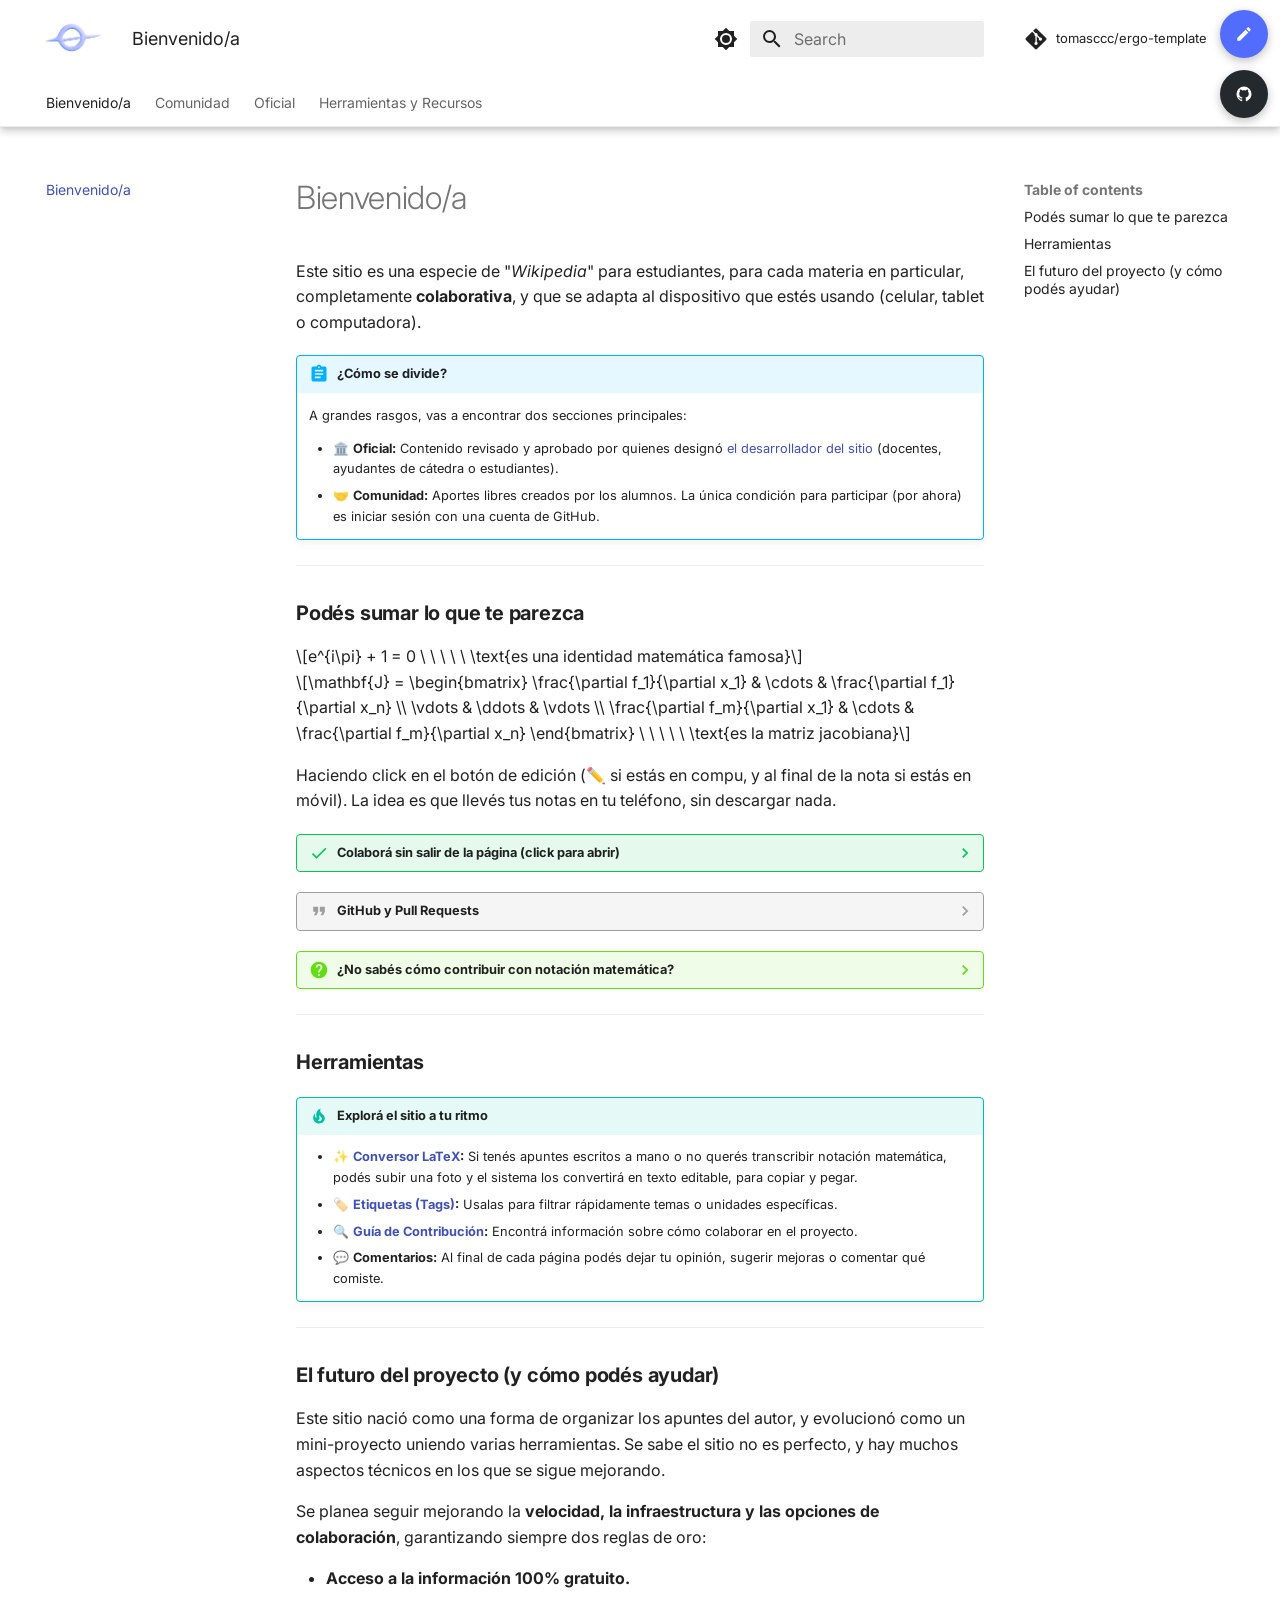
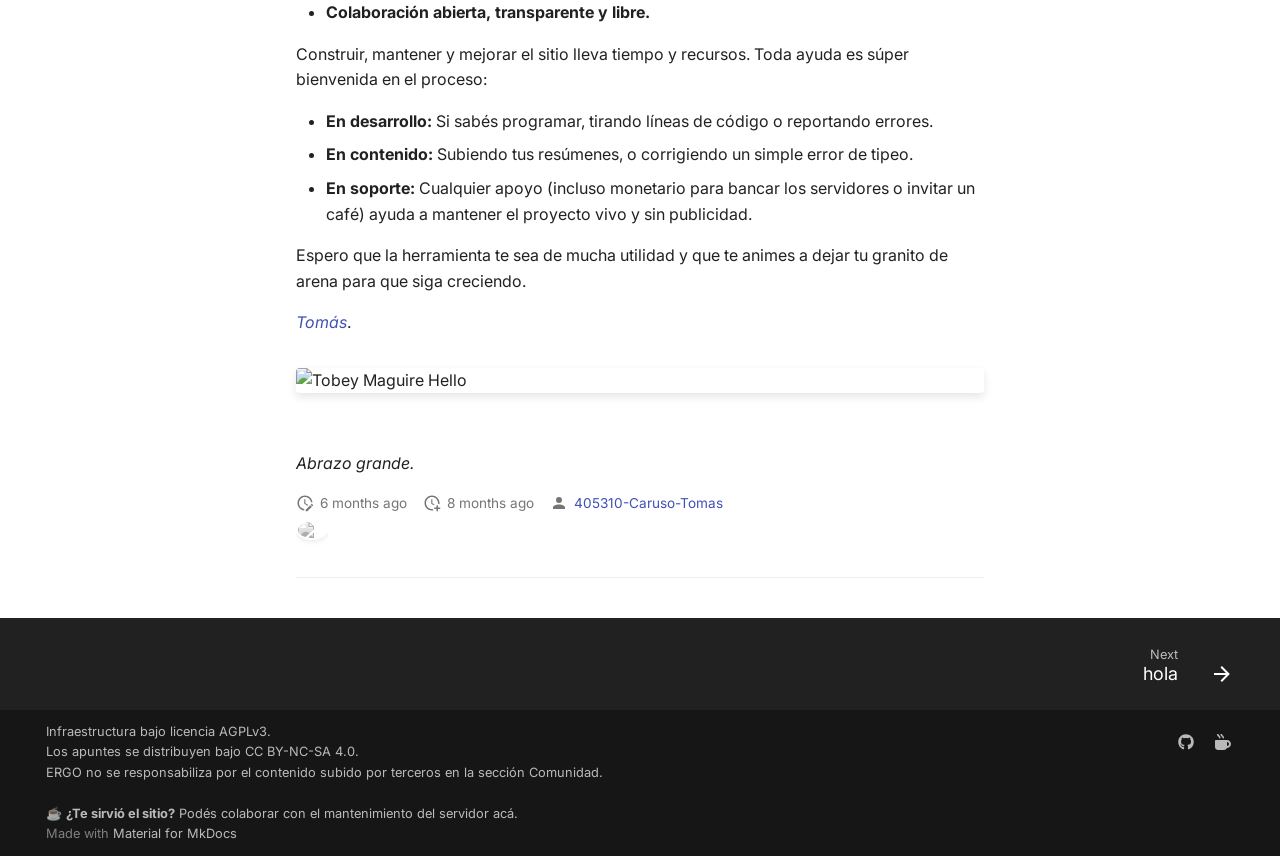
==== index.html @ b160c149 "Initialize gh-pages" ====
<!doctype html>
<html lang="en" class="no-js">
  <head>
    
      <meta charset="utf-8">
      <meta name="viewport" content="width=device-width,initial-scale=1">
      
        <meta name="description" content="Sitio estático para notas colaborativas">
      
      
      
        <link rel="canonical" href="https://tomasccc.github.io/ergo-template/">
      
      
      
        <link rel="next" href="comunidad/hola/">
      
      
        
      
      
      <link rel="icon" href="assets/logo2.png">
      <meta name="generator" content="mkdocs-1.6.1, mkdocs-material-9.7.3">
    
    
      
        <title>ERGO TEMPLATE</title>
      
    
    
      <link rel="stylesheet" href="assets/stylesheets/main.484c7ddc.min.css">
      
        
        <link rel="stylesheet" href="assets/stylesheets/palette.ab4e12ef.min.css">
      
      


    
    
      
    
    
      
        
        
        <link rel="preconnect" href="https://fonts.gstatic.com" crossorigin>
        <link rel="stylesheet" href="https://fonts.googleapis.com/css?family=Inter:300,300i,400,400i,700,700i%7CInter:400,400i,700,700i&display=fallback">
        <style>:root{--md-text-font:"Inter";--md-code-font:"Inter"}</style>
      
    
    
      <link rel="stylesheet" href="css/timeago.css">
    
      <link rel="stylesheet" href="stylesheets/extra.css">
    
    <script>__md_scope=new URL(".",location),__md_hash=e=>[...e].reduce(((e,_)=>(e<<5)-e+_.charCodeAt(0)),0),__md_get=(e,_=localStorage,t=__md_scope)=>JSON.parse(_.getItem(t.pathname+"."+e)),__md_set=(e,_,t=localStorage,a=__md_scope)=>{try{t.setItem(a.pathname+"."+e,JSON.stringify(_))}catch(e){}}</script>
    
      

    
    
  
<meta property="og:type" content="website" />
<meta property="og:title" content="ERGO TEMPLATE" />
<meta property="og:description" content="Sitio estático para notas colaborativas" />
<meta property="og:image" content="https://tomasccc.github.io/ergo-template/assets/images/social/index.png" />
<meta property="og:image:type" content="image/png" />
<meta property="og:image:width" content="1200" />
<meta property="og:image:height" content="630" />
<meta property="og:url" content="https://tomasccc.github.io/ergo-template/" />
<meta property="twitter:card" content="summary_large_image" />
<meta property="twitter:title" content="ERGO TEMPLATE" />
<meta property="twitter:description" content="Sitio estático para notas colaborativas" />
<meta property="twitter:image" content="https://tomasccc.github.io/ergo-template/assets/images/social/index.png" />
</head>
  
  
    
    
      
    
    
    
    
    <body dir="ltr" data-md-color-scheme="default" data-md-color-primary="white" data-md-color-accent="indigo">
  
    
    <input class="md-toggle" data-md-toggle="drawer" type="checkbox" id="__drawer" autocomplete="off">
    <input class="md-toggle" data-md-toggle="search" type="checkbox" id="__search" autocomplete="off">
    <label class="md-overlay" for="__drawer"></label>
    <div data-md-component="skip">
      
        
        <a href="#bienvenidoa" class="md-skip">
          Skip to content
        </a>
      
    </div>
    <div data-md-component="announce">
      
    </div>
    
    
      

  

<header class="md-header md-header--shadow md-header--lifted" data-md-component="header">
  <nav class="md-header__inner md-grid" aria-label="Header">
    <a href="." title="ERGO TEMPLATE" class="md-header__button md-logo" aria-label="ERGO TEMPLATE" data-md-component="logo">
      
  <img src="assets/logo.png" alt="logo">

    </a>
    <label class="md-header__button md-icon" for="__drawer">
      
      <svg xmlns="http://www.w3.org/2000/svg" viewBox="0 0 24 24"><path d="M3 6h18v2H3zm0 5h18v2H3zm0 5h18v2H3z"/></svg>
    </label>
    <div class="md-header__title" data-md-component="header-title">
      <div class="md-header__ellipsis">
        <div class="md-header__topic">
          <span class="md-ellipsis">
            ERGO TEMPLATE
          </span>
        </div>
        <div class="md-header__topic" data-md-component="header-topic">
          <span class="md-ellipsis">
            
              Bienvenido/a
            
          </span>
        </div>
      </div>
    </div>
    
      
        <form class="md-header__option" data-md-component="palette">
  
    
    
    
    <input class="md-option" data-md-color-media="" data-md-color-scheme="default" data-md-color-primary="white" data-md-color-accent="indigo"  aria-label="Cambiar a modo oscuro"  type="radio" name="__palette" id="__palette_0">
    
      <label class="md-header__button md-icon" title="Cambiar a modo oscuro" for="__palette_1" hidden>
        <svg xmlns="http://www.w3.org/2000/svg" viewBox="0 0 24 24"><path d="M12 8a4 4 0 0 0-4 4 4 4 0 0 0 4 4 4 4 0 0 0 4-4 4 4 0 0 0-4-4m0 10a6 6 0 0 1-6-6 6 6 0 0 1 6-6 6 6 0 0 1 6 6 6 6 0 0 1-6 6m8-9.31V4h-4.69L12 .69 8.69 4H4v4.69L.69 12 4 15.31V20h4.69L12 23.31 15.31 20H20v-4.69L23.31 12z"/></svg>
      </label>
    
  
    
    
    
    <input class="md-option" data-md-color-media="" data-md-color-scheme="slate" data-md-color-primary="black" data-md-color-accent="light-green"  aria-label="Cambiar a modo claro"  type="radio" name="__palette" id="__palette_1">
    
      <label class="md-header__button md-icon" title="Cambiar a modo claro" for="__palette_0" hidden>
        <svg xmlns="http://www.w3.org/2000/svg" viewBox="0 0 24 24"><path d="M12 18c-.89 0-1.74-.2-2.5-.55C11.56 16.5 13 14.42 13 12s-1.44-4.5-3.5-5.45C10.26 6.2 11.11 6 12 6a6 6 0 0 1 6 6 6 6 0 0 1-6 6m8-9.31V4h-4.69L12 .69 8.69 4H4v4.69L.69 12 4 15.31V20h4.69L12 23.31 15.31 20H20v-4.69L23.31 12z"/></svg>
      </label>
    
  
</form>
      
    
    
      <script>var palette=__md_get("__palette");if(palette&&palette.color){if("(prefers-color-scheme)"===palette.color.media){var media=matchMedia("(prefers-color-scheme: light)"),input=document.querySelector(media.matches?"[data-md-color-media='(prefers-color-scheme: light)']":"[data-md-color-media='(prefers-color-scheme: dark)']");palette.color.media=input.getAttribute("data-md-color-media"),palette.color.scheme=input.getAttribute("data-md-color-scheme"),palette.color.primary=input.getAttribute("data-md-color-primary"),palette.color.accent=input.getAttribute("data-md-color-accent")}for(var[key,value]of Object.entries(palette.color))document.body.setAttribute("data-md-color-"+key,value)}</script>
    
    
    
      
      
        <label class="md-header__button md-icon" for="__search">
          
          <svg xmlns="http://www.w3.org/2000/svg" viewBox="0 0 24 24"><path d="M9.5 3A6.5 6.5 0 0 1 16 9.5c0 1.61-.59 3.09-1.56 4.23l.27.27h.79l5 5-1.5 1.5-5-5v-.79l-.27-.27A6.52 6.52 0 0 1 9.5 16 6.5 6.5 0 0 1 3 9.5 6.5 6.5 0 0 1 9.5 3m0 2C7 5 5 7 5 9.5S7 14 9.5 14 14 12 14 9.5 12 5 9.5 5"/></svg>
        </label>
        <div class="md-search" data-md-component="search" role="dialog">
  <label class="md-search__overlay" for="__search"></label>
  <div class="md-search__inner" role="search">
    <form class="md-search__form" name="search">
      <input type="text" class="md-search__input" name="query" aria-label="Search" placeholder="Search" autocapitalize="off" autocorrect="off" autocomplete="off" spellcheck="false" data-md-component="search-query" required>
      <label class="md-search__icon md-icon" for="__search">
        
        <svg xmlns="http://www.w3.org/2000/svg" viewBox="0 0 24 24"><path d="M9.5 3A6.5 6.5 0 0 1 16 9.5c0 1.61-.59 3.09-1.56 4.23l.27.27h.79l5 5-1.5 1.5-5-5v-.79l-.27-.27A6.52 6.52 0 0 1 9.5 16 6.5 6.5 0 0 1 3 9.5 6.5 6.5 0 0 1 9.5 3m0 2C7 5 5 7 5 9.5S7 14 9.5 14 14 12 14 9.5 12 5 9.5 5"/></svg>
        
        <svg xmlns="http://www.w3.org/2000/svg" viewBox="0 0 24 24"><path d="M20 11v2H8l5.5 5.5-1.42 1.42L4.16 12l7.92-7.92L13.5 5.5 8 11z"/></svg>
      </label>
      <nav class="md-search__options" aria-label="Search">
        
          <a href="javascript:void(0)" class="md-search__icon md-icon" title="Share" aria-label="Share" data-clipboard data-clipboard-text="" data-md-component="search-share" tabindex="-1">
            
            <svg xmlns="http://www.w3.org/2000/svg" viewBox="0 0 24 24"><path d="M18 16.08c-.76 0-1.44.3-1.96.77L8.91 12.7c.05-.23.09-.46.09-.7s-.04-.47-.09-.7l7.05-4.11c.54.5 1.25.81 2.04.81a3 3 0 0 0 3-3 3 3 0 0 0-3-3 3 3 0 0 0-3 3c0 .24.04.47.09.7L8.04 9.81C7.5 9.31 6.79 9 6 9a3 3 0 0 0-3 3 3 3 0 0 0 3 3c.79 0 1.5-.31 2.04-.81l7.12 4.15c-.05.21-.08.43-.08.66 0 1.61 1.31 2.91 2.92 2.91s2.92-1.3 2.92-2.91A2.92 2.92 0 0 0 18 16.08"/></svg>
          </a>
        
        <button type="reset" class="md-search__icon md-icon" title="Clear" aria-label="Clear" tabindex="-1">
          
          <svg xmlns="http://www.w3.org/2000/svg" viewBox="0 0 24 24"><path d="M19 6.41 17.59 5 12 10.59 6.41 5 5 6.41 10.59 12 5 17.59 6.41 19 12 13.41 17.59 19 19 17.59 13.41 12z"/></svg>
        </button>
      </nav>
      
        <div class="md-search__suggest" data-md-component="search-suggest"></div>
      
    </form>
    <div class="md-search__output">
      <div class="md-search__scrollwrap" tabindex="0" data-md-scrollfix>
        <div class="md-search-result" data-md-component="search-result">
          <div class="md-search-result__meta">
            Initializing search
          </div>
          <ol class="md-search-result__list" role="presentation"></ol>
        </div>
      </div>
    </div>
  </div>
</div>
      
    
    
      <div class="md-header__source">
        <a href="https://github.com/tomasccc/ergo-template" title="Go to repository" class="md-source" data-md-component="source">
  <div class="md-source__icon md-icon">
    
    <svg xmlns="http://www.w3.org/2000/svg" viewBox="0 0 448 512"><!--! Font Awesome Free 7.1.0 by @fontawesome - https://fontawesome.com License - https://fontawesome.com/license/free (Icons: CC BY 4.0, Fonts: SIL OFL 1.1, Code: MIT License) Copyright 2025 Fonticons, Inc.--><path d="M439.6 236.1 244 40.5c-5.4-5.5-12.8-8.5-20.4-8.5s-15 3-20.4 8.4L162.5 81l51.5 51.5c27.1-9.1 52.7 16.8 43.4 43.7l49.7 49.7c34.2-11.8 61.2 31 35.5 56.7-26.5 26.5-70.2-2.9-56-37.3L240.3 199v121.9c25.3 12.5 22.3 41.8 9.1 55-6.4 6.4-15.2 10.1-24.3 10.1s-17.8-3.6-24.3-10.1c-17.6-17.6-11.1-46.9 11.2-56v-123c-20.8-8.5-24.6-30.7-18.6-45L142.6 101 8.5 235.1C3 240.6 0 247.9 0 255.5s3 15 8.5 20.4l195.6 195.7c5.4 5.4 12.7 8.4 20.4 8.4s15-3 20.4-8.4l194.7-194.7c5.4-5.4 8.4-12.8 8.4-20.4s-3-15-8.4-20.4"/></svg>
  </div>
  <div class="md-source__repository">
    tomasccc/ergo-template
  </div>
</a>
      </div>
    
  </nav>
  
    
      
<nav class="md-tabs" aria-label="Tabs" data-md-component="tabs">
  <div class="md-grid">
    <ul class="md-tabs__list">
      
        
  
  
  
    
  
  
    <li class="md-tabs__item md-tabs__item--active">
      <a href="." class="md-tabs__link">
        
  
  
    
  
  Bienvenido/a

      </a>
    </li>
  

      
        
  
  
  
  
    
    
      <li class="md-tabs__item">
        <a href="comunidad/hola/" class="md-tabs__link">
          
  
  
    
  
  Comunidad

        </a>
      </li>
    
  

      
        
  
  
  
  
    
    
      <li class="md-tabs__item">
        <a href="oficial/hola/" class="md-tabs__link">
          
  
  
    
  
  Oficial

        </a>
      </li>
    
  

      
        
  
  
  
  
    
    
      <li class="md-tabs__item">
        <a href="ocr/" class="md-tabs__link">
          
  
  
    
  
  Herramientas y Recursos

        </a>
      </li>
    
  

      
    </ul>
  </div>
</nav>
    
  
</header>
    
    <div class="md-container" data-md-component="container">
      
      
        
      
      <main class="md-main" data-md-component="main">
        <div class="md-main__inner md-grid">
          
            
              
              <div class="md-sidebar md-sidebar--primary" data-md-component="sidebar" data-md-type="navigation" >
                <div class="md-sidebar__scrollwrap">
                  <div class="md-sidebar__inner">
                    


  


<nav class="md-nav md-nav--primary md-nav--lifted" aria-label="Navigation" data-md-level="0">
  <label class="md-nav__title" for="__drawer">
    <a href="." title="ERGO TEMPLATE" class="md-nav__button md-logo" aria-label="ERGO TEMPLATE" data-md-component="logo">
      
  <img src="assets/logo.png" alt="logo">

    </a>
    ERGO TEMPLATE
  </label>
  
    <div class="md-nav__source">
      <a href="https://github.com/tomasccc/ergo-template" title="Go to repository" class="md-source" data-md-component="source">
  <div class="md-source__icon md-icon">
    
    <svg xmlns="http://www.w3.org/2000/svg" viewBox="0 0 448 512"><!--! Font Awesome Free 7.1.0 by @fontawesome - https://fontawesome.com License - https://fontawesome.com/license/free (Icons: CC BY 4.0, Fonts: SIL OFL 1.1, Code: MIT License) Copyright 2025 Fonticons, Inc.--><path d="M439.6 236.1 244 40.5c-5.4-5.5-12.8-8.5-20.4-8.5s-15 3-20.4 8.4L162.5 81l51.5 51.5c27.1-9.1 52.7 16.8 43.4 43.7l49.7 49.7c34.2-11.8 61.2 31 35.5 56.7-26.5 26.5-70.2-2.9-56-37.3L240.3 199v121.9c25.3 12.5 22.3 41.8 9.1 55-6.4 6.4-15.2 10.1-24.3 10.1s-17.8-3.6-24.3-10.1c-17.6-17.6-11.1-46.9 11.2-56v-123c-20.8-8.5-24.6-30.7-18.6-45L142.6 101 8.5 235.1C3 240.6 0 247.9 0 255.5s3 15 8.5 20.4l195.6 195.7c5.4 5.4 12.7 8.4 20.4 8.4s15-3 20.4-8.4l194.7-194.7c5.4-5.4 8.4-12.8 8.4-20.4s-3-15-8.4-20.4"/></svg>
  </div>
  <div class="md-source__repository">
    tomasccc/ergo-template
  </div>
</a>
    </div>
  
  <ul class="md-nav__list" data-md-scrollfix>
    
      
      
  
  
    
  
  
  
    <li class="md-nav__item md-nav__item--active">
      
      <input class="md-nav__toggle md-toggle" type="checkbox" id="__toc">
      
      
        
      
      
        <label class="md-nav__link md-nav__link--active" for="__toc">
          
  
  
  <span class="md-ellipsis">
    
  
    Bienvenido/a
  

    
  </span>
  
  

          <span class="md-nav__icon md-icon"></span>
        </label>
      
      <a href="." class="md-nav__link md-nav__link--active">
        
  
  
  <span class="md-ellipsis">
    
  
    Bienvenido/a
  

    
  </span>
  
  

      </a>
      
        

<nav class="md-nav md-nav--secondary" aria-label="Table of contents">
  
  
  
    
  
  
    <label class="md-nav__title" for="__toc">
      <span class="md-nav__icon md-icon"></span>
      Table of contents
    </label>
    <ul class="md-nav__list" data-md-component="toc" data-md-scrollfix>
      
        <li class="md-nav__item">
  <a href="#podes-sumar-lo-que-te-parezca" class="md-nav__link">
    <span class="md-ellipsis">
      
        Podés sumar lo que te parezca
      
    </span>
  </a>
  
</li>
      
        <li class="md-nav__item">
  <a href="#herramientas" class="md-nav__link">
    <span class="md-ellipsis">
      
        Herramientas
      
    </span>
  </a>
  
</li>
      
        <li class="md-nav__item">
  <a href="#el-futuro-del-proyecto-y-como-podes-ayudar" class="md-nav__link">
    <span class="md-ellipsis">
      
        El futuro del proyecto (y cómo podés ayudar)
      
    </span>
  </a>
  
</li>
      
    </ul>
  
</nav>
      
    </li>
  

    
      
      
  
  
  
  
    
    
      
        
      
    
    
    
      
      
        
      
    
    
    <li class="md-nav__item md-nav__item--nested">
      
        
        
        <input class="md-nav__toggle md-toggle " type="checkbox" id="__nav_2" >
        
          
          <label class="md-nav__link" for="__nav_2" id="__nav_2_label" tabindex="0">
            
  
  
  <span class="md-ellipsis">
    
  
    Comunidad
  

    
  </span>
  
  

            <span class="md-nav__icon md-icon"></span>
          </label>
        
        <nav class="md-nav" data-md-level="1" aria-labelledby="__nav_2_label" aria-expanded="false">
          <label class="md-nav__title" for="__nav_2">
            <span class="md-nav__icon md-icon"></span>
            
  
    Comunidad
  

          </label>
          <ul class="md-nav__list" data-md-scrollfix>
            
              
                
  
  
  
  
    <li class="md-nav__item">
      <a href="comunidad/hola/" class="md-nav__link">
        
  
  
  <span class="md-ellipsis">
    
  
    hola
  

    
  </span>
  
  

      </a>
    </li>
  

              
            
          </ul>
        </nav>
      
    </li>
  

    
      
      
  
  
  
  
    
    
      
        
      
    
    
    
      
      
        
      
    
    
    <li class="md-nav__item md-nav__item--nested">
      
        
        
        <input class="md-nav__toggle md-toggle " type="checkbox" id="__nav_3" >
        
          
          <label class="md-nav__link" for="__nav_3" id="__nav_3_label" tabindex="0">
            
  
  
  <span class="md-ellipsis">
    
  
    Oficial
  

    
  </span>
  
  

            <span class="md-nav__icon md-icon"></span>
          </label>
        
        <nav class="md-nav" data-md-level="1" aria-labelledby="__nav_3_label" aria-expanded="false">
          <label class="md-nav__title" for="__nav_3">
            <span class="md-nav__icon md-icon"></span>
            
  
    Oficial
  

          </label>
          <ul class="md-nav__list" data-md-scrollfix>
            
              
                
  
  
  
  
    <li class="md-nav__item">
      <a href="oficial/hola/" class="md-nav__link">
        
  
  
  <span class="md-ellipsis">
    
  
    Hola
  

    
  </span>
  
  

      </a>
    </li>
  

              
            
          </ul>
        </nav>
      
    </li>
  

    
      
      
  
  
  
  
    
    
      
        
      
        
      
        
      
    
    
    
      
      
        
      
    
    
    <li class="md-nav__item md-nav__item--nested">
      
        
        
        <input class="md-nav__toggle md-toggle " type="checkbox" id="__nav_4" >
        
          
          <label class="md-nav__link" for="__nav_4" id="__nav_4_label" tabindex="0">
            
  
  
  <span class="md-ellipsis">
    
  
    Herramientas y Recursos
  

    
  </span>
  
  

            <span class="md-nav__icon md-icon"></span>
          </label>
        
        <nav class="md-nav" data-md-level="1" aria-labelledby="__nav_4_label" aria-expanded="false">
          <label class="md-nav__title" for="__nav_4">
            <span class="md-nav__icon md-icon"></span>
            
  
    Herramientas y Recursos
  

          </label>
          <ul class="md-nav__list" data-md-scrollfix>
            
              
                
  
  
  
  
    <li class="md-nav__item">
      <a href="ocr/" class="md-nav__link">
        
  
  
  <span class="md-ellipsis">
    
  
    Conversor OCR
  

    
  </span>
  
  

      </a>
    </li>
  

              
            
              
                
  
  
  
  
    <li class="md-nav__item">
      <a href="contribution-guide/" class="md-nav__link">
        
  
  
  <span class="md-ellipsis">
    
  
    Guía de Contribución
  

    
  </span>
  
  

      </a>
    </li>
  

              
            
              
                
  
  
  
  
    <li class="md-nav__item">
      <a href="tags/" class="md-nav__link">
        
  
  
  <span class="md-ellipsis">
    
  
    Índice
  

    
  </span>
  
  

      </a>
    </li>
  

              
            
          </ul>
        </nav>
      
    </li>
  

    
  </ul>
</nav>
                  </div>
                </div>
              </div>
            
            
              
              <div class="md-sidebar md-sidebar--secondary" data-md-component="sidebar" data-md-type="toc" >
                <div class="md-sidebar__scrollwrap">
                  <div class="md-sidebar__inner">
                    

<nav class="md-nav md-nav--secondary" aria-label="Table of contents">
  
  
  
    
  
  
    <label class="md-nav__title" for="__toc">
      <span class="md-nav__icon md-icon"></span>
      Table of contents
    </label>
    <ul class="md-nav__list" data-md-component="toc" data-md-scrollfix>
      
        <li class="md-nav__item">
  <a href="#podes-sumar-lo-que-te-parezca" class="md-nav__link">
    <span class="md-ellipsis">
      
        Podés sumar lo que te parezca
      
    </span>
  </a>
  
</li>
      
        <li class="md-nav__item">
  <a href="#herramientas" class="md-nav__link">
    <span class="md-ellipsis">
      
        Herramientas
      
    </span>
  </a>
  
</li>
      
        <li class="md-nav__item">
  <a href="#el-futuro-del-proyecto-y-como-podes-ayudar" class="md-nav__link">
    <span class="md-ellipsis">
      
        El futuro del proyecto (y cómo podés ayudar)
      
    </span>
  </a>
  
</li>
      
    </ul>
  
</nav>
                  </div>
                </div>
              </div>
            
          
          
            <div class="md-content" data-md-component="content">
              
              <article class="md-content__inner md-typeset">
                

                  


  
  


<h1 id="bienvenidoa">Bienvenido/a<a class="headerlink" href="#bienvenidoa" title="Permanent link">&para;</a></h1>
<p>Este sitio es una especie de "<em>Wikipedia</em>" para estudiantes, para cada materia en particular, completamente <strong>colaborativa</strong>, y que se adapta al dispositivo que estés usando (celular, tablet o computadora).</p>
<div class="admonition abstract">
<p class="admonition-title"><strong>¿Cómo se divide?</strong></p>
<p>A grandes rasgos, vas a encontrar dos secciones principales:</p>
<ul>
<li>🏛️ <strong>Oficial:</strong> Contenido revisado y aprobado por quienes designó <a href="https://github.com/tomasccc">el desarrollador del sitio</a> (docentes, ayudantes de cátedra o estudiantes).</li>
<li>🤝 <strong>Comunidad:</strong> Aportes libres creados por los alumnos. La única condición para participar (por ahora) es iniciar sesión con una cuenta de GitHub.</li>
</ul>
</div>
<hr />
<h3 id="podes-sumar-lo-que-te-parezca"><strong>Podés sumar lo que te parezca</strong><a class="headerlink" href="#podes-sumar-lo-que-te-parezca" title="Permanent link">&para;</a></h3>
<div class="arithmatex">\[e^{i\pi} + 1 = 0 \ \ \ \ \  \text{es una identidad matemática famosa}\]</div>
<div class="arithmatex">\[\mathbf{J} = \begin{bmatrix} \frac{\partial f_1}{\partial x_1} &amp; \cdots &amp; \frac{\partial f_1}{\partial x_n} \\ \vdots &amp; \ddots &amp; \vdots \\ \frac{\partial f_m}{\partial x_1} &amp; \cdots &amp; \frac{\partial f_m}{\partial x_n} \end{bmatrix} \ \ \ \ \ \text{es la matriz jacobiana}\]</div>
<p>Haciendo click en el botón de edición (✏️ si estás en compu, y al final de la nota si estás en móvil).
La idea es que llevés tus notas en tu teléfono, sin descargar nada. </p>
<details class="success">
<summary><strong>Colaborá sin salir de la página</strong> (click para abrir)</summary>
<p><strong>¿No tenés idea de qué es Git y no querés descargar nada?</strong> </p>
<p>Se integró un <strong>editor web súper intuitivo</strong>, al que podés acceder tocando el botón de edición (✏️ si estás en compu, y al final de la nota si estás en móvil). Solo necesitás iniciar sesión en GitHub y vas a poder crear o editar apuntes directamente desde tu navegador. Dale vida a tus textos usando formatos atractivos:</p>
<ul>
<li><strong>Bloques desplegables</strong> (como este que estás leyendo), ideales para ocultar las respuestas de los ejercicios hasta que intentes resolverlos.</li>
<li><strong>Fórmulas matemáticas</strong> impecables.</li>
<li><strong>Alertas, resaltados, tablas, links</strong> y mucho más.</li>
</ul>
</details>
<details class="quote">
<summary>GitHub y Pull Requests</summary>
<p>Si ya estás familiarizado con Git, dentro de nuestro <strong><a href="https://github.com/tomasccc/ergo-template">repositorio oficial</a></strong> vas a encontrar todo el código fuente. Podés clonarlo, editarlo a tu gusto y enviar tus <em>Pull Requests</em>. El autor estará encantado de revisar tus aportes y fusionarlos en el código fuente del sitio, a la vez que podés decir que sos contribuyente de un proyecto open source ;) .</p>
</details>
<details class="question">
<summary>¿No sabés cómo contribuir con notación matemática?</summary>
<p>No hay problema, el sitio cuenta con un <strong>conversor de LaTeX</strong> integrado. Solo tenés que subir una foto de tus apuntes escritos a mano o una captura de pantalla de una fórmula/teorema, y el sistema los convertirá en texto editable con la notación matemática perfectamente formateada. Así, <strong>podés copiar y pegar directamente en el editor web sin tener que escribir código LaTeX manualmente</strong>.</p>
<p>Ojo que el conversor no es perfecto, así que siempre es buena idea revisar el resultado antes de pegarlo. Pero es una herramienta súper útil para agilizar la creación de contenido con fórmulas complejas sin necesidad de aprender LaTeX.</p>
</details>
<hr />
<h3 id="herramientas"><strong>Herramientas</strong><a class="headerlink" href="#herramientas" title="Permanent link">&para;</a></h3>
<div class="admonition tip">
<p class="admonition-title">Explorá el sitio a tu ritmo</p>
<ul>
<li>✨ <strong><a href="ocr/">Conversor LaTeX</a>:</strong> Si tenés apuntes escritos a mano o no querés transcribir notación matemática, podés subir una foto y el sistema los convertirá en texto editable, para copiar y pegar.</li>
<li>🏷️ <strong><a href="tags/">Etiquetas (Tags)</a>:</strong> Usalas para filtrar rápidamente temas o unidades específicas.</li>
<li>🔍 <strong><a href="contribution-guide/">Guía de Contribución</a>:</strong> Encontrá información sobre cómo colaborar en el proyecto.</li>
<li>💬 <strong>Comentarios:</strong> Al final de cada página podés dejar tu opinión, sugerir mejoras o comentar qué comiste.</li>
</ul>
</div>
<hr />
<h3 id="el-futuro-del-proyecto-y-como-podes-ayudar"><strong>El futuro del proyecto (y cómo podés ayudar)</strong><a class="headerlink" href="#el-futuro-del-proyecto-y-como-podes-ayudar" title="Permanent link">&para;</a></h3>
<p>Este sitio nació como una forma de organizar los apuntes del autor, y evolucionó como un mini-proyecto uniendo varias herramientas. Se sabe el sitio no es perfecto, y hay muchos aspectos técnicos en los que se sigue mejorando. </p>
<p>Se planea seguir mejorando la <strong>velocidad, la infraestructura y las opciones de colaboración</strong>, garantizando siempre dos reglas de oro: </p>
<ul>
<li><strong>Acceso a la información 100% gratuito.</strong></li>
<li><strong>Colaboración abierta, transparente y libre.</strong></li>
</ul>
<p>Construir, mantener y mejorar el sitio lleva tiempo y recursos. Toda ayuda es súper bienvenida en el proceso:</p>
<ul>
<li><strong>En desarrollo:</strong> Si sabés programar, tirando líneas de código o reportando errores.</li>
<li><strong>En contenido:</strong> Subiendo tus resúmenes, o corrigiendo un simple error de tipeo.</li>
<li><strong>En soporte:</strong> Cualquier apoyo (incluso monetario para bancar los servidores o invitar un café) ayuda a mantener el proyecto vivo y sin publicidad.</li>
</ul>
<p>Espero que la herramienta te sea de mucha utilidad y que te animes a dejar tu granito de arena para que siga creciendo. </p>
<p><em><a href="https://github.com/tomasccc">Tomás</a></em>.</p>
<p><img alt="Tobey Maguire Hello" src="https://media.tenor.com/N40-4WgNinAAAAAM/tobey-maguire-hello.gif" /><br />
<em>Abrazo grande.</em></p>







  
    
  
  
    
  


  <aside class="md-source-file">
    
      
  <span class="md-source-file__fact">
    <span class="md-icon" title="Last update">
      <svg xmlns="http://www.w3.org/2000/svg" viewBox="0 0 24 24"><path d="M21 13.1c-.1 0-.3.1-.4.2l-1 1 2.1 2.1 1-1c.2-.2.2-.6 0-.8l-1.3-1.3c-.1-.1-.2-.2-.4-.2m-1.9 1.8-6.1 6V23h2.1l6.1-6.1zM12.5 7v5.2l4 2.4-1 1L11 13V7zM11 21.9c-5.1-.5-9-4.8-9-9.9C2 6.5 6.5 2 12 2c5.3 0 9.6 4.1 10 9.3-.3-.1-.6-.2-1-.2s-.7.1-1 .2C19.6 7.2 16.2 4 12 4c-4.4 0-8 3.6-8 8 0 4.1 3.1 7.5 7.1 7.9l-.1.2z"/></svg>
    </span>
    <span class="git-revision-date-localized-plugin git-revision-date-localized-plugin-timeago" title="May 17, 2026 00:04:13 UTC"><span class="timeago" datetime="2026-05-17T00:04:13+00:00" locale="en"></span></span><span class="git-revision-date-localized-plugin git-revision-date-localized-plugin-iso_date" title="May 17, 2026 00:04:13 UTC">2026-05-17</span>
  </span>

    
    
      
  <span class="md-source-file__fact">
    <span class="md-icon" title="Created">
      <svg xmlns="http://www.w3.org/2000/svg" viewBox="0 0 24 24"><path d="M14.47 15.08 11 13V7h1.5v5.25l3.08 1.83c-.41.28-.79.62-1.11 1m-1.39 4.84c-.36.05-.71.08-1.08.08-4.42 0-8-3.58-8-8s3.58-8 8-8 8 3.58 8 8c0 .37-.03.72-.08 1.08.69.1 1.33.32 1.92.64.1-.56.16-1.13.16-1.72 0-5.5-4.5-10-10-10S2 6.5 2 12s4.47 10 10 10c.59 0 1.16-.06 1.72-.16-.32-.59-.54-1.23-.64-1.92M18 15v3h-3v2h3v3h2v-3h3v-2h-3v-3z"/></svg>
    </span>
    <span class="git-revision-date-localized-plugin git-revision-date-localized-plugin-timeago" title="March 7, 2026 23:27:40 UTC"><span class="timeago" datetime="2026-03-07T23:27:40+00:00" locale="en"></span></span><span class="git-revision-date-localized-plugin git-revision-date-localized-plugin-iso_date" title="March 7, 2026 23:27:40 UTC">2026-03-07</span>
  </span>

    
    
      
  
  <span class="md-source-file__fact">
    <span class="md-icon" title="Contributors">
      
        <svg xmlns="http://www.w3.org/2000/svg" viewBox="0 0 24 24"><path d="M12 4a4 4 0 0 1 4 4 4 4 0 0 1-4 4 4 4 0 0 1-4-4 4 4 0 0 1 4-4m0 10c4.42 0 8 1.79 8 4v2H4v-2c0-2.21 3.58-4 8-4"/></svg>
      
    </span>
    <nav>
      
        <a href="mailto:405310@tecnicatura.frc.utn.edu.ar">405310-Caruso-Tomas</a>
    </nav>
  </span>

    
    
      
  <span class="md-source-file__fact">
    
      
  <span class="md-icon" title="Contributors">
    <svg xmlns="http://www.w3.org/2000/svg" viewBox="0 0 24 24"><path d="M12 2A10 10 0 0 0 2 12c0 4.42 2.87 8.17 6.84 9.5.5.08.66-.23.66-.5v-1.69c-2.77.6-3.36-1.34-3.36-1.34-.46-1.16-1.11-1.47-1.11-1.47-.91-.62.07-.6.07-.6 1 .07 1.53 1.03 1.53 1.03.87 1.52 2.34 1.07 2.91.83.09-.65.35-1.09.63-1.34-2.22-.25-4.55-1.11-4.55-4.92 0-1.11.38-2 1.03-2.71-.1-.25-.45-1.29.1-2.64 0 0 .84-.27 2.75 1.02.79-.22 1.65-.33 2.5-.33s1.71.11 2.5.33c1.91-1.29 2.75-1.02 2.75-1.02.55 1.35.2 2.39.1 2.64.65.71 1.03 1.6 1.03 2.71 0 3.82-2.34 4.66-4.57 4.91.36.31.69.92.69 1.85V21c0 .27.16.59.67.5C19.14 20.16 22 16.42 22 12A10 10 0 0 0 12 2"/></svg>
  </span>
  <span>GitHub</span>

    
    <nav>
      
        <a href="https://github.com/tomasccc" class="md-author" title="@tomasccc">
          
          <img src="https://avatars.githubusercontent.com/u/143461944?v=4&size=72" alt="tomasccc">
        </a>
      
      
      
    </nav>
  </span>

    
  </aside>





                

<div class="famaf-floating-buttons">
  <a href="./admin/" 
     title="Mejorar con Decap CMS"
     class="famaf-btn-flotante decap-btn"
     target="_blank"
     rel="noopener">
    <span class="twemoji">
      <svg xmlns="http://www.w3.org/2000/svg" viewBox="0 0 24 24"><path d="M20.71,7.04C21.1,6.65 21.1,6 20.71,5.63L18.37,3.29C18,2.9 17.35,2.9 16.96,3.29L15.12,5.12L18.87,8.87M3,17.25V21H6.75L17.81,9.93L14.06,6.18L3,17.25Z"/></svg>
    </span>
  </a>

  <a href="https://github.com/tomasccc/ergo-template/edit/main/docs/index.md" 
     title="Editar en GitHub"
     class="famaf-btn-flotante github-btn"
     target="_blank"
     rel="noopener">
    <span class="twemoji">
      <svg xmlns="http://www.w3.org/2000/svg" viewBox="0 0 24 24"><path d="M12,2A10,10 0 0,0 2,12C2,16.42 4.87,20.17 8.84,21.5C9.34,21.58 9.5,21.27 9.5,21C9.5,20.77 9.5,20.14 9.5,19.31C6.73,19.91 6.14,17.97 6.14,17.97C5.68,16.81 5.03,16.5 5.03,16.5C4.12,15.88 5.1,15.9 5.1,15.9C6.1,15.97 6.63,16.93 6.63,16.93C7.5,18.45 8.97,18 9.54,17.76C9.63,17.11 9.89,16.67 10.17,16.42C7.95,16.17 5.62,15.31 5.62,11.5C5.62,10.39 6,9.5 6.65,8.79C6.55,8.54 6.2,7.5 6.75,6.15C6.75,6.15 7.59,5.88 9.5,7.17C10.29,6.95 11.15,6.84 12,6.84C12.85,6.84 13.71,6.95 14.5,7.17C16.41,5.88 17.25,6.15 17.25,6.15C17.8,7.5 17.45,8.54 17.35,8.79C18,9.5 18.38,10.39 18.38,11.5C18.38,15.32 16.04,16.16 13.81,16.41C14.17,16.72 14.5,17.33 14.5,18.26C14.5,19.6 14.5,20.68 14.5,21C14.5,21.27 14.66,21.59 15.17,21.5C19.14,20.16 22,16.42 22,12A10,10 0 0,0 12,2Z"/></svg>
    </span>
  </a>
</div>

<div class="famaf-inline-buttons">
  <a href="./admin/" class="famaf-btn-inline decap-btn-inline" target="_blank" rel="noopener">
    <svg xmlns="http://www.w3.org/2000/svg" viewBox="0 0 24 24"><path d="M20.71,7.04C21.1,6.65 21.1,6 20.71,5.63L18.37,3.29C18,2.9 17.35,2.9 16.96,3.29L15.12,5.12L18.87,8.87M3,17.25V21H6.75L17.81,9.93L14.06,6.18L3,17.25Z"/></svg>
    Editar con editor web (Decap CMS)
  </a>
  <a href="https://github.com/tomasccc/ergo-template/edit/main/docs/index.md" class="famaf-btn-inline github-btn-inline" target="_blank" rel="noopener">
    <svg xmlns="http://www.w3.org/2000/svg" viewBox="0 0 24 24"><path d="M12,2A10,10 0 0,0 2,12C2,16.42 4.87,20.17 8.84,21.5C9.34,21.58 9.5,21.27 9.5,21C9.5,20.77 9.5,20.14 9.5,19.31C6.73,19.91 6.14,17.97 6.14,17.97C5.68,16.81 5.03,16.5 5.03,16.5C4.12,15.88 5.1,15.9 5.1,15.9C6.1,15.97 6.63,16.93 6.63,16.93C7.5,18.45 8.97,18 9.54,17.76C9.63,17.11 9.89,16.67 10.17,16.42C7.95,16.17 5.62,15.31 5.62,11.5C5.62,10.39 6,9.5 6.65,8.79C6.55,8.54 6.2,7.5 6.75,6.15C6.75,6.15 7.59,5.88 9.5,7.17C10.29,6.95 11.15,6.84 12,6.84C12.85,6.84 13.71,6.95 14.5,7.17C16.41,5.88 17.25,6.15 17.25,6.15C17.8,7.5 17.45,8.54 17.35,8.79C18,9.5 18.38,10.39 18.38,11.5C18.38,15.32 16.04,16.16 13.81,16.41C14.17,16.72 14.5,17.33 14.5,18.26C14.5,19.6 14.5,20.68 14.5,21C14.5,21.27 14.66,21.59 15.17,21.5C19.14,20.16 22,16.42 22,12A10,10 0 0,0 12,2Z"/></svg>
    Editar en GitHub
  </a>
</div>

<hr>
<h2 id="__comments"></h2>
<div id="giscus-container">
  
  <script src="https://giscus.app/client.js"
        data-repo="tomasccc/ergo-template"
        data-repo-id="R_kgDOPuzt5g"
        data-category="Announcements"
        data-category-id="DIC_kwDOPuzt5s4C3jEL"
        data-mapping="title"
        data-strict="0"
        data-reactions-enabled="1"
        data-emit-metadata="0"
        data-input-position="top"
        data-theme="preferred_color_scheme"
        data-lang="es"
        data-loading="lazy"
        crossorigin="anonymous"
        async>
  </script>
  
</div>

<script>
  function updateGiscusTheme() {
    const theme = document.body.getAttribute('data-md-color-scheme') === 'slate' ? 'dark' : 'light';
    const iframe = document.querySelector('iframe.giscus-frame');
    if (iframe) {
      iframe.contentWindow.postMessage(
        { giscus: { setConfig: { theme: theme } } },
        'https://giscus.app'
      );
    }
  }

  const observer = new MutationObserver((mutations) => {
    mutations.forEach((mutation) => {
      if (mutation.attributeName === 'data-md-color-scheme') {
        updateGiscusTheme();
      }
    });
  });

  observer.observe(document.body, { attributes: true });
</script>


<div id="modal-compartir">
  <div class="modal-compartir__card">
    
    <div class="modal-compartir__icon">
      <svg xmlns="http://www.w3.org/2000/svg" viewBox="0 0 24 24">
        <path d="M18 16.08c-.76 0-1.44.3-1.96.77L8.91 12.7c.05-.23.09-.46.09-.7s-.04-.47-.09-.7l7.05-4.11c.54.5 1.25.81 2.04.81 1.66 0 3-1.34 3-3s-1.34-3-3-3-3 1.34-3 3c0 .24.04.47.09.7L8.04 9.81C7.5 9.31 6.79 9 6 9c-1.66 0-3 1.34-3 3s1.34 3 3 3c.79 0 1.5-.31 2.04-.81l7.12 4.16c-.05.21-.08.43-.08.65 0 1.61 1.31 2.92 2.92 2.92s2.92-1.31 2.92-2.92-1.31-2.92-2.92-2.92z"/>
      </svg>
    </div>

    <h3 class="modal-compartir__titulo">Compartir sección</h3>
    <p id="titulo-compartir" class="modal-compartir__seccion"></p>

    <div class="modal-compartir__grid">
      
      <button id="btn-copiar-link" class="modal-compartir__btn modal-compartir__btn--copiar">
        <svg xmlns="http://www.w3.org/2000/svg" viewBox="0 0 24 24">
          <path d="M16 1H4c-1.1 0-2 .9-2 2v14h2V3h12V1zm3 4H8c-1.1 0-2 .9-2 2v14c0 1.1.9 2 2 2h11c1.1 0 2-.9 2-2V7c0-1.1-.9-2-2-2zm0 16H8V7h11v14z"/>
        </svg>
        Copiar enlace
      </button>

      <a id="btn-wsp" class="modal-compartir__btn modal-compartir__btn--wsp" target="_blank" rel="noopener">
        <svg xmlns="http://www.w3.org/2000/svg" viewBox="0 0 24 24">
          <path d="M12.031 6.172c-3.181 0-5.767 2.586-5.768 5.766-.001 1.298.38 2.27 1.019 3.287l-.582 2.128 2.182-.573c.978.58 1.911.928 3.145.929 3.178 0 5.767-2.587 5.768-5.766.001-3.187-2.575-5.77-5.764-5.771zm3.392 8.244c-.144.405-.837.774-1.17.824-.299.045-.677.063-1.092-.069-.252-.08-.575-.187-.988-.365-1.739-.751-2.874-2.502-2.961-2.617-.087-.116-.708-.94-.708-1.793s.448-1.273.607-1.446c.159-.173.346-.217.462-.217l.332.006c.106.005.249-.04.39.298.144.347.491 1.2.534 1.287.043.087.072.188.014.304-.058.116-.087.188-.173.289l-.26.304c-.087.086-.177.18-.076.354.101.174.449.741.964 1.201.662.591 1.221.774 1.394.86s.274.072.376-.043c.101-.116.433-.506.549-.68.116-.173.231-.145.39-.087s1.011.477 1.184.564c.173.087.289.129.332.202.043.073.043.423-.101.827z"/>
        </svg>
        WhatsApp
      </a>

      <a id="btn-tg" class="modal-compartir__btn modal-compartir__btn--tg" target="_blank" rel="noopener">
        <svg xmlns="http://www.w3.org/2000/svg" viewBox="0 0 24 24">
          <path d="M11.944 0A12 12 0 0 0 0 12a12 12 0 0 0 12 12 12 12 0 0 0 12-12A12 12 0 0 0 12 0a12 12 0 0 0-.056 0zm4.962 7.224c.1-.002.321.023.465.14a.506.506 0 0 1 .171.325c.016.093.036.306.02.472-.18 1.898-.96 6.502-1.36 8.627-.168.9-.499 1.201-.82 1.23-.696.065-1.225-.46-1.9-.902-1.056-.693-1.653-1.124-2.678-1.8-1.185-.78-.417-1.21.258-1.91.177-.184 3.247-2.977 3.307-3.23.007-.032.014-.15-.056-.212s-.174-.041-.249-.024c-.106.024-1.793 1.14-5.061 3.345-.48.33-.913.49-1.302.48-.428-.008-1.252-.241-1.865-.44-.752-.245-1.349-.374-1.297-.789.027-.216.325-.437.893-.663 3.498-1.524 5.83-2.529 6.998-3.014 3.332-1.386 4.025-1.627 4.476-1.635z"/>
        </svg>
        Telegram
      </a>

      <a id="btn-tw" class="modal-compartir__btn modal-compartir__btn--tw" target="_blank" rel="noopener" style="grid-column: 1 / -1;">
        <svg xmlns="http://www.w3.org/2000/svg" viewBox="0 0 24 24" width="16" height="16">
          <path d="M18.244 2.25h3.308l-7.227 8.26 8.502 11.24H16.17l-5.214-6.817L4.99 21.75H1.68l7.73-8.835L1.254 2.25H8.08l4.713 6.231zm-1.161 17.52h1.833L7.084 4.126H5.117z"/>
        </svg>
        X (Twitter)
      </a>

    </div>

    <button id="btn-cerrar-modal" class="modal-compartir__cancelar">Cancelar</button>
  </div>
</div>

<script>
  document.addEventListener("DOMContentLoaded", function() {
    const modal = document.getElementById("modal-compartir");
    const btnCerrar = document.getElementById("btn-cerrar-modal");
    const btnCopiar = document.getElementById("btn-copiar-link");
    const btnWsp = document.getElementById("btn-wsp");
    const btnTg = document.getElementById("btn-tg");
    const btnTw = document.getElementById("btn-tw");
    
    let urlACompartir = "";

    const permalinks = document.querySelectorAll(".headerlink");
    
    permalinks.forEach(link => {
      link.addEventListener("click", function(e) {
        e.preventDefault();
        
        const href = this.getAttribute("href");
        history.pushState(null, null, href);
        document.querySelector(href).scrollIntoView({ behavior: 'smooth' });

        urlACompartir = window.location.origin + window.location.pathname + window.location.search + href;
        
        const textoTitulo = this.parentElement.textContent.replace(/[¶#∞]/g, "").trim();
        document.getElementById("titulo-compartir").innerText = textoTitulo;

        const mensaje = encodeURIComponent("¡Mirá este apunte de FAMAF! " + textoTitulo);
        const urlEncodeada = encodeURIComponent(urlACompartir);

        btnWsp.href = "https://api.whatsapp.com/send?text=" + mensaje + "%20" + urlEncodeada;
        btnTg.href = "https://t.me/share/url?url=" + urlEncodeada + "&text=" + mensaje;
        btnTw.href = "https://twitter.com/intent/tweet?text=" + mensaje + "&url=" + urlEncodeada;

        btnCopiar.classList.remove("copiado");
        btnCopiar.querySelector("svg").innerHTML = '<path d="M16 1H4c-1.1 0-2 .9-2 2v14h2V3h12V1zm3 4H8c-1.1 0-2 .9-2 2v14c0 1.1.9 2 2 2h11c1.1 0 2-.9 2-2V7c0-1.1-.9-2-2-2zm0 16H8V7h11v14z"/>';
        btnCopiar.lastChild.textContent = " Copiar enlace";

        modal.style.display = "flex";
      });
    });

    function cerrarModal() {
      modal.style.display = "none";
    }

    btnCerrar.addEventListener("click", cerrarModal);
    
    modal.addEventListener("click", (e) => {
      if (e.target === modal) cerrarModal();
    });

    document.addEventListener("keydown", (e) => {
      if (e.key === "Escape" && modal.style.display === "flex") cerrarModal();
    });

    btnCopiar.addEventListener("click", () => {
      navigator.clipboard.writeText(urlACompartir).then(() => {
        btnCopiar.classList.add("copiado");
        btnCopiar.querySelector("svg").innerHTML = '<path d="M9 16.17L4.83 12l-1.42 1.41L9 19 21 7l-1.41-1.41z"/>';
        btnCopiar.lastChild.textContent = " ¡Copiado!";
        setTimeout(cerrarModal, 1200);
      });
    });
  });
</script>


              </article>
            </div>
          
          
<script>var target=document.getElementById(location.hash.slice(1));target&&target.name&&(target.checked=target.name.startsWith("__tabbed_"))</script>
        </div>
        
          <button type="button" class="md-top md-icon" data-md-component="top" hidden>
  
  <svg xmlns="http://www.w3.org/2000/svg" viewBox="0 0 24 24"><path d="M13 20h-2V8l-5.5 5.5-1.42-1.42L12 4.16l7.92 7.92-1.42 1.42L13 8z"/></svg>
  Back to top
</button>
        
      </main>
      
        <footer class="md-footer">
  
    
      
      <nav class="md-footer__inner md-grid" aria-label="Footer" >
        
        
          
          <a href="comunidad/hola/" class="md-footer__link md-footer__link--next" aria-label="Next: hola">
            <div class="md-footer__title">
              <span class="md-footer__direction">
                Next
              </span>
              <div class="md-ellipsis">
                hola
              </div>
            </div>
            <div class="md-footer__button md-icon">
              
              <svg xmlns="http://www.w3.org/2000/svg" viewBox="0 0 24 24"><path d="M4 11v2h12l-5.5 5.5 1.42 1.42L19.84 12l-7.92-7.92L10.5 5.5 16 11z"/></svg>
            </div>
          </a>
        
      </nav>
    
  
  <div class="md-footer-meta md-typeset">
    <div class="md-footer-meta__inner md-grid">
      <div class="md-copyright">
  
    <div class="md-copyright__highlight">
      Infraestructura bajo licencia AGPLv3. <br>
Los apuntes se distribuyen bajo <a href="https://creativecommons.org/licenses/by-nc-sa/4.0/" target="_blank">CC BY-NC-SA 4.0</a>. <br>
ERGO no se responsabiliza por el contenido subido por terceros en la sección Comunidad. <br><br>
☕ <strong>¿Te sirvió el sitio?</strong> Podés <a href="https://cafecito.app/ergonotes" target="_blank">colaborar con el mantenimiento del servidor acá</a>. 

    </div>
  
  
    Made with
    <a href="https://squidfunk.github.io/mkdocs-material/" target="_blank" rel="noopener">
      Material for MkDocs
    </a>
  
</div>
      
        
<div class="md-social">
  
    
    
    
    
    <a href="https://github.com/tomasccc" target="_blank" rel="noopener" title="Mi GitHub" class="md-social__link">
      <svg xmlns="http://www.w3.org/2000/svg" viewBox="0 0 512 512"><!--! Font Awesome Free 7.1.0 by @fontawesome - https://fontawesome.com License - https://fontawesome.com/license/free (Icons: CC BY 4.0, Fonts: SIL OFL 1.1, Code: MIT License) Copyright 2025 Fonticons, Inc.--><path d="M173.9 397.4c0 2-2.3 3.6-5.2 3.6-3.3.3-5.6-1.3-5.6-3.6 0-2 2.3-3.6 5.2-3.6 3-.3 5.6 1.3 5.6 3.6m-31.1-4.5c-.7 2 1.3 4.3 4.3 4.9 2.6 1 5.6 0 6.2-2s-1.3-4.3-4.3-5.2c-2.6-.7-5.5.3-6.2 2.3m44.2-1.7c-2.9.7-4.9 2.6-4.6 4.9.3 2 2.9 3.3 5.9 2.6 2.9-.7 4.9-2.6 4.6-4.6-.3-1.9-3-3.2-5.9-2.9M252.8 8C114.1 8 8 113.3 8 252c0 110.9 69.8 205.8 169.5 239.2 12.8 2.3 17.3-5.6 17.3-12.1 0-6.2-.3-40.4-.3-61.4 0 0-70 15-84.7-29.8 0 0-11.4-29.1-27.8-36.6 0 0-22.9-15.7 1.6-15.4 0 0 24.9 2 38.6 25.8 21.9 38.6 58.6 27.5 72.9 20.9 2.3-16 8.8-27.1 16-33.7-55.9-6.2-112.3-14.3-112.3-110.5 0-27.5 7.6-41.3 23.6-58.9-2.6-6.5-11.1-33.3 2.6-67.9 20.9-6.5 69 27 69 27 20-5.6 41.5-8.5 62.8-8.5s42.8 2.9 62.8 8.5c0 0 48.1-33.6 69-27 13.7 34.7 5.2 61.4 2.6 67.9 16 17.7 25.8 31.5 25.8 58.9 0 96.5-58.9 104.2-114.8 110.5 9.2 7.9 17 22.9 17 46.4 0 33.7-.3 75.4-.3 83.6 0 6.5 4.6 14.4 17.3 12.1C436.2 457.8 504 362.9 504 252 504 113.3 391.5 8 252.8 8M105.2 352.9c-1.3 1-1 3.3.7 5.2 1.6 1.6 3.9 2.3 5.2 1 1.3-1 1-3.3-.7-5.2-1.6-1.6-3.9-2.3-5.2-1m-10.8-8.1c-.7 1.3.3 2.9 2.3 3.9 1.6 1 3.6.7 4.3-.7.7-1.3-.3-2.9-2.3-3.9-2-.6-3.6-.3-4.3.7m32.4 35.6c-1.6 1.3-1 4.3 1.3 6.2 2.3 2.3 5.2 2.6 6.5 1 1.3-1.3.7-4.3-1.3-6.2-2.2-2.3-5.2-2.6-6.5-1m-11.4-14.7c-1.6 1-1.6 3.6 0 5.9s4.3 3.3 5.6 2.3c1.6-1.3 1.6-3.9 0-6.2-1.4-2.3-4-3.3-5.6-2"/></svg>
    </a>
  
    
    
    
    
    <a href="https://cafecito.app/ergonotes" target="_blank" rel="noopener" title="Invitame un café / Colaborar" class="md-social__link">
      <svg xmlns="http://www.w3.org/2000/svg" viewBox="0 0 576 512"><!--! Font Awesome Free 7.1.0 by @fontawesome - https://fontawesome.com License - https://fontawesome.com/license/free (Icons: CC BY 4.0, Fonts: SIL OFL 1.1, Code: MIT License) Copyright 2025 Fonticons, Inc.--><path d="M152-16c-13.3 0-24 10.7-24 24 0 38.9 23.4 59.4 39.1 73.1l1.1 1C184.5 96.4 192 103.9 192 120c0 13.3 10.7 24 24 24s24-10.7 24-24c0-38.9-23.4-59.4-39.1-73.1l-1.1-1C183.5 31.7 176 24.1 176 8c0-13.3-10.7-24-24-24M96 192c-17.7 0-32 14.3-32 32v192c0 53 43 96 96 96h192c41.8 0 77.4-26.7 90.5-64h5.5c70.7 0 128-57.3 128-128s-57.3-128-128-128zm352 192V256c35.3 0 64 28.7 64 64s-28.7 64-64 64M288 8c0-13.3-10.7-24-24-24S240-5.3 240 8c0 38.9 23.4 59.4 39.1 73.1l1.1 1C296.5 96.4 304 103.9 304 120c0 13.3 10.7 24 24 24s24-10.7 24-24c0-38.9-23.4-59.4-39.1-73.1l-1.1-1C295.5 31.7 288 24.1 288 8"/></svg>
    </a>
  
</div>
      
    </div>
  </div>
</footer>
      
    </div>
    <div class="md-dialog" data-md-component="dialog">
      <div class="md-dialog__inner md-typeset"></div>
    </div>
    
    
    
      
      
      <script id="__config" type="application/json">{"annotate": null, "base": ".", "features": ["navigation.tabs", "navigation.tabs.sticky", "navigation.sections", "navigation.top", "navigation.footer", "navigation.tracking", "navigation.prerender", "search.highlight", "search.share", "search.full_text", "search.math", "search.suggest", "navigation.indexes"], "search": "assets/javascripts/workers/search.2c215733.min.js", "tags": null, "translations": {"clipboard.copied": "Copied to clipboard", "clipboard.copy": "Copy to clipboard", "search.result.more.one": "1 more on this page", "search.result.more.other": "# more on this page", "search.result.none": "No matching documents", "search.result.one": "1 matching document", "search.result.other": "# matching documents", "search.result.placeholder": "Type to start searching", "search.result.term.missing": "Missing", "select.version": "Select version"}, "version": null}</script>
    
    
      <script src="assets/javascripts/bundle.79ae519e.min.js"></script>
      
        <script src="js/timeago.min.js"></script>
      
        <script src="js/timeago_mkdocs_material.js"></script>
      
        <script src="javascripts/mathjax.js"></script>
      
        <script src="https://polyfill.io/v3/polyfill.min.js?features=es6"></script>
      
        <script src="https://cdn.jsdelivr.net/npm/mathjax@3/es5/tex-mml-chtml.js"></script>
      
    
  </body>
</html>
---- assets/stylesheets/main.484c7ddc.min.css ----
@charset "UTF-8";html{-webkit-text-size-adjust:none;-moz-text-size-adjust:none;text-size-adjust:none;box-sizing:border-box}*,:after,:before{box-sizing:inherit}@media (prefers-reduced-motion){*,:after,:before{transition:none!important}}body{margin:0}a,button,input,label{-webkit-tap-highlight-color:transparent}a{color:inherit;text-decoration:none}hr{border:0;box-sizing:initial;display:block;height:.05rem;overflow:visible;padding:0}small{font-size:80%}sub,sup{line-height:1em}img{border-style:none}table{border-collapse:initial;border-spacing:0}td,th{font-weight:400;vertical-align:top}button{background:#0000;border:0;font-family:inherit;font-size:inherit;margin:0;padding:0}input{border:0;outline:none}:root{--md-primary-fg-color:#4051b5;--md-primary-fg-color--light:#5d6cc0;--md-primary-fg-color--dark:#303fa1;--md-primary-bg-color:#fff;--md-primary-bg-color--light:#ffffffb3;--md-accent-fg-color:#526cfe;--md-accent-fg-color--transparent:#526cfe1a;--md-accent-bg-color:#fff;--md-accent-bg-color--light:#ffffffb3}[data-md-color-scheme=default]{color-scheme:light}[data-md-color-scheme=default] img[src$="#gh-dark-mode-only"],[data-md-color-scheme=default] img[src$="#only-dark"]{display:none}:root,[data-md-color-scheme=default]{--md-hue:225deg;--md-default-fg-color:#000000de;--md-default-fg-color--light:#0000008a;--md-default-fg-color--lighter:#00000052;--md-default-fg-color--lightest:#00000012;--md-default-bg-color:#fff;--md-default-bg-color--light:#ffffffb3;--md-default-bg-color--lighter:#ffffff4d;--md-default-bg-color--lightest:#ffffff1f;--md-code-fg-color:#36464e;--md-code-bg-color:#f5f5f5;--md-code-bg-color--light:#f5f5f5b3;--md-code-bg-color--lighter:#f5f5f54d;--md-code-hl-color:#4287ff;--md-code-hl-color--light:#4287ff1a;--md-code-hl-number-color:#d52a2a;--md-code-hl-special-color:#db1457;--md-code-hl-function-color:#a846b9;--md-code-hl-constant-color:#6e59d9;--md-code-hl-keyword-color:#3f6ec6;--md-code-hl-string-color:#1c7d4d;--md-code-hl-name-color:var(--md-code-fg-color);--md-code-hl-operator-color:var(--md-default-fg-color--light);--md-code-hl-punctuation-color:var(--md-default-fg-color--light);--md-code-hl-comment-color:var(--md-default-fg-color--light);--md-code-hl-generic-color:var(--md-default-fg-color--light);--md-code-hl-variable-color:var(--md-default-fg-color--light);--md-typeset-color:var(--md-default-fg-color);--md-typeset-a-color:var(--md-primary-fg-color);--md-typeset-del-color:#f5503d26;--md-typeset-ins-color:#0bd57026;--md-typeset-kbd-color:#fafafa;--md-typeset-kbd-accent-color:#fff;--md-typeset-kbd-border-color:#b8b8b8;--md-typeset-mark-color:#ffff0080;--md-typeset-table-color:#0000001f;--md-typeset-table-color--light:rgba(0,0,0,.035);--md-admonition-fg-color:var(--md-default-fg-color);--md-admonition-bg-color:var(--md-default-bg-color);--md-warning-fg-color:#000000de;--md-warning-bg-color:#ff9;--md-footer-fg-color:#fff;--md-footer-fg-color--light:#ffffffb3;--md-footer-fg-color--lighter:#ffffff73;--md-footer-bg-color:#000000de;--md-footer-bg-color--dark:#00000052;--md-shadow-z1:0 0.2rem 0.5rem #0000000d,0 0 0.05rem #0000001a;--md-shadow-z2:0 0.2rem 0.5rem #0000001a,0 0 0.05rem #00000040;--md-shadow-z3:0 0.2rem 0.5rem #0003,0 0 0.05rem #00000059}.md-icon svg{fill:currentcolor;display:block;height:1.2rem;width:1.2rem}body{-webkit-font-smoothing:antialiased;-moz-osx-font-smoothing:grayscale;--md-text-font-family:var(--md-text-font,_),-apple-system,BlinkMacSystemFont,Helvetica,Arial,sans-serif;--md-code-font-family:var(--md-code-font,_),SFMono-Regular,Consolas,Menlo,monospace}aside,body,input{font-feature-settings:"kern","liga";color:var(--md-typeset-color);font-family:var(--md-text-font-family)}code,kbd,pre{font-feature-settings:"kern";font-family:var(--md-code-font-family)}:root{--md-typeset-table-sort-icon:url('data:image/svg+xml;charset=utf-8,<svg xmlns="http://www.w3.org/2000/svg" viewBox="0 0 24 24"><path d="m18 21-4-4h3V7h-3l4-4 4 4h-3v10h3M2 19v-2h10v2M2 13v-2h7v2M2 7V5h4v2z"/></svg>');--md-typeset-table-sort-icon--asc:url('data:image/svg+xml;charset=utf-8,<svg xmlns="http://www.w3.org/2000/svg" viewBox="0 0 24 24"><path d="M19 17h3l-4 4-4-4h3V3h2M2 17h10v2H2M6 5v2H2V5m0 6h7v2H2z"/></svg>');--md-typeset-table-sort-icon--desc:url('data:image/svg+xml;charset=utf-8,<svg xmlns="http://www.w3.org/2000/svg" viewBox="0 0 24 24"><path d="M19 7h3l-4-4-4 4h3v14h2M2 17h10v2H2M6 5v2H2V5m0 6h7v2H2z"/></svg>')}.md-typeset{-webkit-print-color-adjust:exact;color-adjust:exact;font-size:.8rem;line-height:1.6;overflow-wrap:break-word}@media print{.md-typeset{font-size:.68rem}}.md-typeset blockquote,.md-typeset dl,.md-typeset figure,.md-typeset ol,.md-typeset pre,.md-typeset ul{margin-bottom:1em;margin-top:1em}.md-typeset h1{color:var(--md-default-fg-color--light);font-size:2em;line-height:1.3;margin:0 0 1.25em}.md-typeset h1,.md-typeset h2{font-weight:300;letter-spacing:-.01em}.md-typeset h2{font-size:1.5625em;line-height:1.4;margin:1.6em 0 .64em}.md-typeset h3{font-size:1.25em;font-weight:400;letter-spacing:-.01em;line-height:1.5;margin:1.6em 0 .8em}.md-typeset h2+h3{margin-top:.8em}.md-typeset h4{font-weight:700;letter-spacing:-.01em;margin:1em 0}.md-typeset h5,.md-typeset h6{color:var(--md-default-fg-color--light);font-size:.8em;font-weight:700;letter-spacing:-.01em;margin:1.25em 0}.md-typeset h5{text-transform:uppercase}.md-typeset h5 code{text-transform:none}.md-typeset hr{border-bottom:.05rem solid var(--md-default-fg-color--lightest);display:flow-root;margin:1.5em 0}.md-typeset a{color:var(--md-typeset-a-color);word-break:break-word}.md-typeset a,.md-typeset a:before{transition:color 125ms}.md-typeset a:focus,.md-typeset a:hover{color:var(--md-accent-fg-color)}.md-typeset a:focus code,.md-typeset a:hover code{background-color:var(--md-accent-fg-color--transparent);color:var(--md-accent-fg-color)}.md-typeset a code{color:var(--md-typeset-a-color)}.md-typeset a.focus-visible{outline-color:var(--md-accent-fg-color);outline-offset:.2rem}.md-typeset code,.md-typeset kbd,.md-typeset pre{color:var(--md-code-fg-color);direction:ltr;font-variant-ligatures:none;transition:background-color 125ms}@media print{.md-typeset code,.md-typeset kbd,.md-typeset pre{white-space:pre-wrap}}.md-typeset code{background-color:var(--md-code-bg-color);border-radius:.1rem;-webkit-box-decoration-break:clone;box-decoration-break:clone;font-size:.85em;padding:0 .2941176471em;transition:color 125ms,background-color 125ms;word-break:break-word}.md-typeset code:not(.focus-visible){-webkit-tap-highlight-color:transparent;outline:none}.md-typeset pre{display:flow-root;line-height:1.4;position:relative}.md-typeset pre>code{-webkit-box-decoration-break:slice;box-decoration-break:slice;box-shadow:none;display:block;margin:0;outline-color:var(--md-accent-fg-color);overflow:auto;padding:.7720588235em 1.1764705882em;scrollbar-color:var(--md-default-fg-color--lighter) #0000;scrollbar-width:thin;touch-action:auto;word-break:normal}.md-typeset pre>code:hover{scrollbar-color:var(--md-accent-fg-color) #0000}.md-typeset pre>code::-webkit-scrollbar{height:.2rem;width:.2rem}.md-typeset pre>code::-webkit-scrollbar-thumb{background-color:var(--md-default-fg-color--lighter)}.md-typeset pre>code::-webkit-scrollbar-thumb:hover{background-color:var(--md-accent-fg-color)}.md-typeset kbd{background-color:var(--md-typeset-kbd-color);border-radius:.1rem;box-shadow:0 .1rem 0 .05rem var(--md-typeset-kbd-border-color),0 .1rem 0 var(--md-typeset-kbd-border-color),0 -.1rem .2rem var(--md-typeset-kbd-accent-color) inset;color:var(--md-default-fg-color);display:inline-block;font-size:.75em;padding:0 .6666666667em;vertical-align:text-top;word-break:break-word}.md-typeset mark{background-color:var(--md-typeset-mark-color);-webkit-box-decoration-break:clone;box-decoration-break:clone;color:inherit;word-break:break-word}.md-typeset abbr{cursor:help;text-decoration:none}.md-typeset [data-preview],.md-typeset abbr{border-bottom:.05rem dotted var(--md-default-fg-color--light)}.md-typeset small{opacity:.75}[dir=ltr] .md-typeset sub,[dir=ltr] .md-typeset sup{margin-left:.078125em}[dir=rtl] .md-typeset sub,[dir=rtl] .md-typeset sup{margin-right:.078125em}[dir=ltr] .md-typeset blockquote{padding-left:.6rem}[dir=rtl] .md-typeset blockquote{padding-right:.6rem}[dir=ltr] .md-typeset blockquote{border-left:.2rem solid var(--md-default-fg-color--lighter)}[dir=rtl] .md-typeset blockquote{border-right:.2rem solid var(--md-default-fg-color--lighter)}.md-typeset blockquote{color:var(--md-default-fg-color--light);margin-left:0;margin-right:0}.md-typeset ul{list-style-type:disc}.md-typeset ul[type]{list-style-type:revert-layer}[dir=ltr] .md-typeset ol,[dir=ltr] .md-typeset ul{margin-left:.625em}[dir=rtl] .md-typeset ol,[dir=rtl] .md-typeset ul{margin-right:.625em}.md-typeset ol,.md-typeset ul{padding:0}.md-typeset ol:not([hidden]),.md-typeset ul:not([hidden]){display:flow-root}.md-typeset ol ol,.md-typeset ul ol{list-style-type:lower-alpha}.md-typeset ol ol ol,.md-typeset ul ol ol{list-style-type:lower-roman}.md-typeset ol ol ol ol,.md-typeset ul ol ol ol{list-style-type:upper-alpha}.md-typeset ol ol ol ol ol,.md-typeset ul ol ol ol ol{list-style-type:upper-roman}.md-typeset ol[type],.md-typeset ul[type]{list-style-type:revert-layer}[dir=ltr] .md-typeset ol li,[dir=ltr] .md-typeset ul li{margin-left:1.25em}[dir=rtl] .md-typeset ol li,[dir=rtl] .md-typeset ul li{margin-right:1.25em}.md-typeset ol li,.md-typeset ul li{margin-bottom:.5em}.md-typeset ol li blockquote,.md-typeset ol li p,.md-typeset ul li blockquote,.md-typeset ul li p{margin:.5em 0}.md-typeset ol li:last-child,.md-typeset ul li:last-child{margin-bottom:0}[dir=ltr] .md-typeset ol li ol,[dir=ltr] .md-typeset ol li ul,[dir=ltr] .md-typeset ul li ol,[dir=ltr] .md-typeset ul li ul{margin-left:.625em}[dir=rtl] .md-typeset ol li ol,[dir=rtl] .md-typeset ol li ul,[dir=rtl] .md-typeset ul li ol,[dir=rtl] .md-typeset ul li ul{margin-right:.625em}.md-typeset ol li ol,.md-typeset ol li ul,.md-typeset ul li ol,.md-typeset ul li ul{margin-bottom:.5em;margin-top:.5em}[dir=ltr] .md-typeset dd{margin-left:1.875em}[dir=rtl] .md-typeset dd{margin-right:1.875em}.md-typeset dd{margin-bottom:1.5em;margin-top:1em}.md-typeset img,.md-typeset svg,.md-typeset video{height:auto;max-width:100%}.md-typeset img[align=left]{margin:1em 1em 1em 0}.md-typeset img[align=right]{margin:1em 0 1em 1em}.md-typeset img[align]:only-child{margin-top:0}.md-typeset figure{display:flow-root;margin:1em auto;max-width:100%;text-align:center;width:fit-content}.md-typeset figure img{display:block;margin:0 auto}.md-typeset figcaption{font-style:italic;margin:1em auto;max-width:24rem}.md-typeset iframe{max-width:100%}.md-typeset table:not([class]){background-color:var(--md-default-bg-color);border:.05rem solid var(--md-typeset-table-color);border-radius:.1rem;display:inline-block;font-size:.64rem;max-width:100%;overflow:auto;touch-action:auto}@media print{.md-typeset table:not([class]){display:table}}.md-typeset table:not([class])+*{margin-top:1.5em}.md-typeset table:not([class]) td>:first-child,.md-typeset table:not([class]) th>:first-child{margin-top:0}.md-typeset table:not([class]) td>:last-child,.md-typeset table:not([class]) th>:last-child{margin-bottom:0}.md-typeset table:not([class]) td:not([align]),.md-typeset table:not([class]) th:not([align]){text-align:left}[dir=rtl] .md-typeset table:not([class]) td:not([align]),[dir=rtl] .md-typeset table:not([class]) th:not([align]){text-align:right}.md-typeset table:not([class]) th{font-weight:700;min-width:5rem;padding:.9375em 1.25em;vertical-align:top}.md-typeset table:not([class]) td{border-top:.05rem solid var(--md-typeset-table-color);padding:.9375em 1.25em;vertical-align:top}.md-typeset table:not([class]) tbody tr{transition:background-color 125ms}.md-typeset table:not([class]) tbody tr:hover{background-color:var(--md-typeset-table-color--light);box-shadow:0 .05rem 0 var(--md-default-bg-color) inset}.md-typeset table:not([class]) a{word-break:normal}.md-typeset table th[role=columnheader]{cursor:pointer}[dir=ltr] .md-typeset table th[role=columnheader]:after{margin-left:.5em}[dir=rtl] .md-typeset table th[role=columnheader]:after{margin-right:.5em}.md-typeset table th[role=columnheader]:after{content:"";display:inline-block;height:1.2em;-webkit-mask-image:var(--md-typeset-table-sort-icon);mask-image:var(--md-typeset-table-sort-icon);-webkit-mask-repeat:no-repeat;mask-repeat:no-repeat;-webkit-mask-size:contain;mask-size:contain;transition:background-color 125ms;vertical-align:text-bottom;width:1.2em}.md-typeset table th[role=columnheader]:hover:after{background-color:var(--md-default-fg-color--lighter)}.md-typeset table th[role=columnheader][aria-sort=ascending]:after{background-color:var(--md-default-fg-color--light);-webkit-mask-image:var(--md-typeset-table-sort-icon--asc);mask-image:var(--md-typeset-table-sort-icon--asc)}.md-typeset table th[role=columnheader][aria-sort=descending]:after{background-color:var(--md-default-fg-color--light);-webkit-mask-image:var(--md-typeset-table-sort-icon--desc);mask-image:var(--md-typeset-table-sort-icon--desc)}.md-typeset__scrollwrap{margin:1em -.8rem;overflow-x:auto;touch-action:auto}.md-typeset__table{display:inline-block;margin-bottom:.5em;padding:0 .8rem}@media print{.md-typeset__table{display:block}}html .md-typeset__table table{display:table;margin:0;overflow:hidden;width:100%}@media screen and (max-width:44.984375em){.md-content__inner>pre{margin:1em -.8rem}.md-content__inner>pre code{border-radius:0}}.md-typeset .md-author{border-radius:100%;display:block;flex-shrink:0;height:1.6rem;overflow:hidden;position:relative;transition:color 125ms,transform 125ms;width:1.6rem}.md-typeset .md-author img{display:block}.md-typeset .md-author--more{background:var(--md-default-fg-color--lightest);color:var(--md-default-fg-color--lighter);font-size:.6rem;font-weight:700;line-height:1.6rem;text-align:center}.md-typeset .md-author--long{height:2.4rem;width:2.4rem}.md-typeset a.md-author{transform:scale(1)}.md-typeset a.md-author img{border-radius:100%;filter:grayscale(100%) opacity(75%);transition:filter 125ms}.md-typeset a.md-author:focus,.md-typeset a.md-author:hover{transform:scale(1.1);z-index:1}.md-typeset a.md-author:focus img,.md-typeset a.md-author:hover img{filter:grayscale(0)}.md-banner{background-color:var(--md-footer-bg-color);color:var(--md-footer-fg-color);overflow:auto}@media print{.md-banner{display:none}}.md-banner--warning{background-color:var(--md-warning-bg-color);color:var(--md-warning-fg-color)}.md-banner__inner{font-size:.7rem;margin:.6rem auto;padding:0 .8rem}[dir=ltr] .md-banner__button{float:right}[dir=rtl] .md-banner__button{float:left}.md-banner__button{color:inherit;cursor:pointer;transition:opacity .25s}.no-js .md-banner__button{display:none}.md-banner__button:hover{opacity:.7}html{font-size:125%;height:100%;overflow-x:hidden}@media screen and (min-width:100em){html{font-size:137.5%}}@media screen and (min-width:125em){html{font-size:150%}}body{background-color:var(--md-default-bg-color);display:flex;flex-direction:column;font-size:.5rem;min-height:100%;position:relative;width:100%}@media print{body{display:block}}@media screen and (max-width:59.984375em){body[data-md-scrolllock]{position:fixed}}.md-grid{margin-left:auto;margin-right:auto;max-width:61rem}.md-container{display:flex;flex-direction:column;flex-grow:1}@media print{.md-container{display:block}}.md-main{flex-grow:1}.md-main__inner{display:flex;height:100%;margin-top:1.5rem}.md-ellipsis{overflow:hidden;text-overflow:ellipsis}.md-toggle{display:none}.md-option{height:0;opacity:0;position:absolute;width:0}.md-option:checked+label:not([hidden]){display:block}.md-option.focus-visible+label{outline-color:var(--md-accent-fg-color);outline-style:auto}.md-skip{background-color:var(--md-default-fg-color);border-radius:.1rem;color:var(--md-default-bg-color);font-size:.64rem;margin:.5rem;opacity:0;outline-color:var(--md-accent-fg-color);padding:.3rem .5rem;position:fixed;transform:translateY(.4rem);z-index:-1}.md-skip:focus{opacity:1;transform:translateY(0);transition:transform .25s cubic-bezier(.4,0,.2,1),opacity 175ms 75ms;z-index:10}@page{margin:25mm}:root{--md-clipboard-icon:url('data:image/svg+xml;charset=utf-8,<svg xmlns="http://www.w3.org/2000/svg" viewBox="0 0 24 24"><path d="M19 21H8V7h11m0-2H8a2 2 0 0 0-2 2v14a2 2 0 0 0 2 2h11a2 2 0 0 0 2-2V7a2 2 0 0 0-2-2m-3-4H4a2 2 0 0 0-2 2v14h2V3h12z"/></svg>')}.md-clipboard{border-radius:.1rem;color:var(--md-default-fg-color--lightest);cursor:pointer;height:1.5em;outline-color:var(--md-accent-fg-color);outline-offset:.1rem;transition:color .25s;width:1.5em;z-index:1}@media print{.md-clipboard{display:none}}.md-clipboard:not(.focus-visible){-webkit-tap-highlight-color:transparent;outline:none}:hover>.md-clipboard{color:var(--md-default-fg-color--light)}.md-clipboard:focus,.md-clipboard:hover{color:var(--md-accent-fg-color)}.md-clipboard:after{background-color:currentcolor;content:"";display:block;height:1.125em;margin:0 auto;-webkit-mask-image:var(--md-clipboard-icon);mask-image:var(--md-clipboard-icon);-webkit-mask-position:center;mask-position:center;-webkit-mask-repeat:no-repeat;mask-repeat:no-repeat;-webkit-mask-size:contain;mask-size:contain;width:1.125em}.md-clipboard--inline{cursor:pointer}.md-clipboard--inline code{transition:color .25s,background-color .25s}.md-clipboard--inline:focus code,.md-clipboard--inline:hover code{background-color:var(--md-accent-fg-color--transparent);color:var(--md-accent-fg-color)}:root{--md-code-select-icon:url('data:image/svg+xml;charset=utf-8,<svg xmlns="http://www.w3.org/2000/svg" viewBox="0 0 24 24"><path d="M19 19h-4v2h4c1.1 0 2-.9 2-2v-4h-2m0-12h-4v2h4v4h2V5c0-1.1-.9-2-2-2M5 5h4V3H5c-1.1 0-2 .9-2 2v4h2m0 6H3v4c0 1.1.9 2 2 2h4v-2H5zm2-4h2v2H7zm4 0h2v2h-2zm4 0h2v2h-2zM7 7h2v2H7zm4 0h2v2h-2zm4 0h2v2h-2zm-8 8h2v2H7zm4 0h2v2h-2zm4 0h2v2h-2z"/></svg>');--md-code-copy-icon:url('data:image/svg+xml;charset=utf-8,<svg xmlns="http://www.w3.org/2000/svg" viewBox="0 0 24 24"><path d="M19 21H8V7h11m0-2H8a2 2 0 0 0-2 2v14a2 2 0 0 0 2 2h11a2 2 0 0 0 2-2V7a2 2 0 0 0-2-2m-3-4H4a2 2 0 0 0-2 2v14h2V3h12z"/></svg>')}.md-typeset .md-code__content{display:grid}.md-code__nav{background-color:var(--md-code-bg-color--lighter);border-radius:.1rem;display:flex;gap:.2rem;padding:.2rem;position:absolute;right:.25em;top:.25em;transition:background-color .25s;z-index:1}:hover>.md-code__nav{background-color:var(--md-code-bg-color--light)}.md-code__button{color:var(--md-default-fg-color--lightest);cursor:pointer;display:block;height:1.5em;outline-color:var(--md-accent-fg-color);outline-offset:.1rem;transition:color .25s;width:1.5em}:hover>*>.md-code__button{color:var(--md-default-fg-color--light)}.md-code__button.focus-visible,.md-code__button:hover{color:var(--md-accent-fg-color)}.md-code__button--active{color:var(--md-default-fg-color)!important}.md-code__button:after{background-color:currentcolor;content:"";display:block;height:1.125em;margin:0 auto;-webkit-mask-position:center;mask-position:center;-webkit-mask-repeat:no-repeat;mask-repeat:no-repeat;-webkit-mask-size:contain;mask-size:contain;width:1.125em}.md-code__button[data-md-type=select]:after{-webkit-mask-image:var(--md-code-select-icon);mask-image:var(--md-code-select-icon)}.md-code__button[data-md-type=copy]:after{-webkit-mask-image:var(--md-code-copy-icon);mask-image:var(--md-code-copy-icon)}@keyframes consent{0%{opacity:0;transform:translateY(100%)}to{opacity:1;transform:translateY(0)}}@keyframes overlay{0%{opacity:0}to{opacity:1}}.md-consent__overlay{animation:overlay .25s both;-webkit-backdrop-filter:blur(.1rem);backdrop-filter:blur(.1rem);background-color:#0000008a;height:100%;opacity:1;position:fixed;top:0;width:100%;z-index:5}.md-consent__inner{animation:consent .5s cubic-bezier(.1,.7,.1,1) both;background-color:var(--md-default-bg-color);border:0;border-radius:.1rem;bottom:0;box-shadow:0 0 .2rem #0000001a,0 .2rem .4rem #0003;max-height:100%;overflow:auto;padding:0;position:fixed;width:100%;z-index:5}.md-consent__form{padding:.8rem}.md-consent__settings{display:none;margin:1em 0}input:checked+.md-consent__settings{display:block}.md-consent__controls{margin-bottom:.8rem}.md-typeset .md-consent__controls .md-button{display:inline}@media screen and (max-width:44.984375em){.md-typeset .md-consent__controls .md-button{display:block;margin-top:.4rem;text-align:center;width:100%}}.md-consent label{cursor:pointer}.md-content{flex-grow:1;min-width:0}.md-content__inner{margin:0 .8rem 1.2rem;padding-top:.6rem}@media screen and (min-width:76.25em){[dir=ltr] .md-sidebar--primary:not([hidden])~.md-content>.md-content__inner{margin-left:1.2rem}[dir=ltr] .md-sidebar--secondary:not([hidden])~.md-content>.md-content__inner,[dir=rtl] .md-sidebar--primary:not([hidden])~.md-content>.md-content__inner{margin-right:1.2rem}[dir=rtl] .md-sidebar--secondary:not([hidden])~.md-content>.md-content__inner{margin-left:1.2rem}}.md-content__inner:before{content:"";display:block;height:.4rem}.md-content__inner>:last-child{margin-bottom:0}[dir=ltr] .md-content__button{float:right}[dir=rtl] .md-content__button{float:left}[dir=ltr] .md-content__button{margin-left:.4rem}[dir=rtl] .md-content__button{margin-right:.4rem}.md-content__button{margin:.4rem 0;padding:0}@media print{.md-content__button{display:none}}.md-typeset .md-content__button{color:var(--md-default-fg-color--lighter)}.md-content__button svg{display:inline;vertical-align:top}[dir=rtl] .md-content__button svg{transform:scaleX(-1)}[dir=ltr] .md-dialog{right:.8rem}[dir=rtl] .md-dialog{left:.8rem}.md-dialog{background-color:var(--md-default-fg-color);border-radius:.1rem;bottom:.8rem;box-shadow:var(--md-shadow-z3);min-width:11.1rem;opacity:0;padding:.4rem .6rem;pointer-events:none;position:fixed;transform:translateY(100%);transition:transform 0ms .4s,opacity .4s;z-index:4}@media print{.md-dialog{display:none}}.md-dialog--active{opacity:1;pointer-events:auto;transform:translateY(0);transition:transform .4s cubic-bezier(.075,.85,.175,1),opacity .4s}.md-dialog__inner{color:var(--md-default-bg-color);font-size:.7rem}.md-feedback{margin:2em 0 1em;text-align:center}.md-feedback fieldset{border:none;margin:0;padding:0}.md-feedback__title{font-weight:700;margin:1em auto}.md-feedback__inner{position:relative}.md-feedback__list{display:flex;flex-wrap:wrap;place-content:baseline center;position:relative}.md-feedback__list:hover .md-icon:not(:disabled){color:var(--md-default-fg-color--lighter)}:disabled .md-feedback__list{min-height:1.8rem}.md-feedback__icon{color:var(--md-default-fg-color--light);cursor:pointer;flex-shrink:0;margin:0 .1rem;transition:color 125ms}.md-feedback__icon:not(:disabled).md-icon:hover{color:var(--md-accent-fg-color)}.md-feedback__icon:disabled{color:var(--md-default-fg-color--lightest);pointer-events:none}.md-feedback__note{opacity:0;position:relative;transform:translateY(.4rem);transition:transform .4s cubic-bezier(.1,.7,.1,1),opacity .15s}.md-feedback__note>*{margin:0 auto;max-width:16rem}:disabled .md-feedback__note{opacity:1;transform:translateY(0)}@media print{.md-feedback{display:none}}.md-footer{background-color:var(--md-footer-bg-color);color:var(--md-footer-fg-color)}@media print{.md-footer{display:none}}.md-footer__inner{justify-content:space-between;overflow:auto;padding:.2rem}.md-footer__inner:not([hidden]){display:flex}.md-footer__link{align-items:end;display:flex;flex-grow:0.01;margin-bottom:.4rem;margin-top:1rem;max-width:100%;outline-color:var(--md-accent-fg-color);overflow:hidden;transition:opacity .25s}.md-footer__link:focus,.md-footer__link:hover{opacity:.7}[dir=rtl] .md-footer__link svg{transform:scaleX(-1)}@media screen and (max-width:44.984375em){.md-footer__link--prev{flex-shrink:0}.md-footer__link--prev .md-footer__title{display:none}}[dir=ltr] .md-footer__link--next{margin-left:auto}[dir=rtl] .md-footer__link--next{margin-right:auto}.md-footer__link--next{text-align:right}[dir=rtl] .md-footer__link--next{text-align:left}.md-footer__title{flex-grow:1;font-size:.9rem;margin-bottom:.7rem;max-width:calc(100% - 2.4rem);padding:0 1rem;white-space:nowrap}.md-footer__button{margin:.2rem;padding:.4rem}.md-footer__direction{font-size:.64rem;opacity:.7}.md-footer-meta{background-color:var(--md-footer-bg-color--dark)}.md-footer-meta__inner{display:flex;flex-wrap:wrap;justify-content:space-between;padding:.2rem}html .md-footer-meta.md-typeset a{color:var(--md-footer-fg-color--light)}html .md-footer-meta.md-typeset a:focus,html .md-footer-meta.md-typeset a:hover{color:var(--md-footer-fg-color)}.md-copyright{color:var(--md-footer-fg-color--lighter);font-size:.64rem;margin:auto .6rem;padding:.4rem 0;width:100%}@media screen and (min-width:45em){.md-copyright{width:auto}}.md-copyright__highlight{color:var(--md-footer-fg-color--light)}.md-social{display:inline-flex;gap:.2rem;margin:0 .4rem;padding:.2rem 0 .6rem}@media screen and (min-width:45em){.md-social{padding:.6rem 0}}.md-social__link{display:inline-block;height:1.6rem;text-align:center;width:1.6rem}.md-social__link:before{line-height:1.9}.md-social__link svg{fill:currentcolor;max-height:.8rem;vertical-align:-25%}.md-typeset .md-button{border:.1rem solid;border-radius:.1rem;color:var(--md-primary-fg-color);cursor:pointer;display:inline-block;font-weight:700;padding:.625em 2em;transition:color 125ms,background-color 125ms,border-color 125ms}.md-typeset .md-button--primary{background-color:var(--md-primary-fg-color);border-color:var(--md-primary-fg-color);color:var(--md-primary-bg-color)}.md-typeset .md-button:focus,.md-typeset .md-button:hover{background-color:var(--md-accent-fg-color);border-color:var(--md-accent-fg-color);color:var(--md-accent-bg-color)}[dir=ltr] .md-typeset .md-input{border-top-left-radius:.1rem}[dir=ltr] .md-typeset .md-input,[dir=rtl] .md-typeset .md-input{border-top-right-radius:.1rem}[dir=rtl] .md-typeset .md-input{border-top-left-radius:.1rem}.md-typeset .md-input{border-bottom:.1rem solid var(--md-default-fg-color--lighter);box-shadow:var(--md-shadow-z1);font-size:.8rem;height:1.8rem;padding:0 .6rem;transition:border .25s,box-shadow .25s}.md-typeset .md-input:focus,.md-typeset .md-input:hover{border-bottom-color:var(--md-accent-fg-color);box-shadow:var(--md-shadow-z2)}.md-typeset .md-input--stretch{width:100%}.md-header{background-color:var(--md-primary-fg-color);box-shadow:0 0 .2rem #0000,0 .2rem .4rem #0000;color:var(--md-primary-bg-color);display:block;left:0;position:sticky;right:0;top:0;z-index:4}@media print{.md-header{display:none}}.md-header[hidden]{transform:translateY(-100%);transition:transform .25s cubic-bezier(.8,0,.6,1),box-shadow .25s}.md-header--shadow{box-shadow:0 0 .2rem #0000001a,0 .2rem .4rem #0003;transition:transform .25s cubic-bezier(.1,.7,.1,1),box-shadow .25s}.md-header__inner{align-items:center;display:flex;padding:0 .2rem}.md-header__button{color:currentcolor;cursor:pointer;margin:.2rem;outline-color:var(--md-accent-fg-color);padding:.4rem;position:relative;transition:opacity .25s;vertical-align:middle;z-index:1}.md-header__button:hover{opacity:.7}.md-header__button:not([hidden]){display:inline-block}.md-header__button:not(.focus-visible){-webkit-tap-highlight-color:transparent;outline:none}.md-header__button.md-logo{margin:.2rem;padding:.4rem}@media screen and (max-width:76.234375em){.md-header__button.md-logo{display:none}}.md-header__button.md-logo img,.md-header__button.md-logo svg{fill:currentcolor;display:block;height:1.2rem;width:auto}@media screen and (min-width:60em){.md-header__button[for=__search]{display:none}}.no-js .md-header__button[for=__search]{display:none}[dir=rtl] .md-header__button[for=__search] svg{transform:scaleX(-1)}@media screen and (min-width:76.25em){.md-header__button[for=__drawer]{display:none}}.md-header__topic{display:flex;max-width:100%;position:absolute;transition:transform .4s cubic-bezier(.1,.7,.1,1),opacity .15s;white-space:nowrap}.md-header__topic+.md-header__topic{opacity:0;pointer-events:none;transform:translateX(1.25rem);transition:transform .4s cubic-bezier(1,.7,.1,.1),opacity .15s;z-index:-1}[dir=rtl] .md-header__topic+.md-header__topic{transform:translateX(-1.25rem)}.md-header__topic:first-child{font-weight:700}[dir=ltr] .md-header__title{margin-left:1rem;margin-right:.4rem}[dir=rtl] .md-header__title{margin-left:.4rem;margin-right:1rem}.md-header__title{flex-grow:1;font-size:.9rem;height:2.4rem;line-height:2.4rem}.md-header__title--active .md-header__topic{opacity:0;pointer-events:none;transform:translateX(-1.25rem);transition:transform .4s cubic-bezier(1,.7,.1,.1),opacity .15s;z-index:-1}[dir=rtl] .md-header__title--active .md-header__topic{transform:translateX(1.25rem)}.md-header__title--active .md-header__topic+.md-header__topic{opacity:1;pointer-events:auto;transform:translateX(0);transition:transform .4s cubic-bezier(.1,.7,.1,1),opacity .15s;z-index:0}.md-header__title>.md-header__ellipsis{height:100%;position:relative;width:100%}.md-header__option{display:flex;flex-shrink:0;max-width:100%;transition:max-width 0ms .25s,opacity .25s .25s;white-space:nowrap}[data-md-toggle=search]:checked~.md-header .md-header__option{max-width:0;opacity:0;transition:max-width 0ms,opacity 0ms}.md-header__option>input{bottom:0}.md-header__source{display:none}@media screen and (min-width:60em){[dir=ltr] .md-header__source{margin-left:1rem}[dir=rtl] .md-header__source{margin-right:1rem}.md-header__source{display:block;max-width:11.7rem;width:11.7rem}}@media screen and (min-width:76.25em){[dir=ltr] .md-header__source{margin-left:1.4rem}[dir=rtl] .md-header__source{margin-right:1.4rem}}.md-meta{color:var(--md-default-fg-color--light);font-size:.7rem;line-height:1.3}.md-meta__list{display:inline-flex;flex-wrap:wrap;list-style:none;margin:0;padding:0}.md-meta__item:not(:last-child):after{content:"·";margin-left:.2rem;margin-right:.2rem}.md-meta__link{color:var(--md-typeset-a-color)}.md-meta__link:focus,.md-meta__link:hover{color:var(--md-accent-fg-color)}.md-draft{background-color:#ff1744;border-radius:.125em;color:#fff;display:inline-block;font-weight:700;padding-left:.5714285714em;padding-right:.5714285714em}:root{--md-nav-icon--prev:url('data:image/svg+xml;charset=utf-8,<svg xmlns="http://www.w3.org/2000/svg" viewBox="0 0 24 24"><path d="M20 11v2H8l5.5 5.5-1.42 1.42L4.16 12l7.92-7.92L13.5 5.5 8 11z"/></svg>');--md-nav-icon--next:url('data:image/svg+xml;charset=utf-8,<svg xmlns="http://www.w3.org/2000/svg" viewBox="0 0 24 24"><path d="M8.59 16.58 13.17 12 8.59 7.41 10 6l6 6-6 6z"/></svg>');--md-toc-icon:url('data:image/svg+xml;charset=utf-8,<svg xmlns="http://www.w3.org/2000/svg" viewBox="0 0 24 24"><path d="M3 9h14V7H3zm0 4h14v-2H3zm0 4h14v-2H3zm16 0h2v-2h-2zm0-10v2h2V7zm0 6h2v-2h-2z"/></svg>')}.md-nav{font-size:.7rem;line-height:1.3}.md-nav__title{color:var(--md-default-fg-color--light);display:block;font-weight:700;overflow:hidden;padding:0 .6rem;text-overflow:ellipsis}.md-nav__title .md-nav__button{display:none}.md-nav__title .md-nav__button img{height:100%;width:auto}.md-nav__title .md-nav__button.md-logo img,.md-nav__title .md-nav__button.md-logo svg{fill:currentcolor;display:block;height:2.4rem;max-width:100%;object-fit:contain;width:auto}.md-nav__list{list-style:none;margin:0;padding:0}.md-nav__link{align-items:flex-start;display:flex;gap:.4rem;margin-top:.625em;scroll-snap-align:start;transition:color 125ms}.md-nav__link--passed,.md-nav__link--passed code{color:var(--md-default-fg-color--light)}.md-nav__item .md-nav__link--active,.md-nav__item .md-nav__link--active code{color:var(--md-typeset-a-color)}.md-nav__link .md-ellipsis{position:relative}.md-nav__link .md-ellipsis code{word-break:normal}[dir=ltr] .md-nav__link .md-icon:last-child{margin-left:auto}[dir=rtl] .md-nav__link .md-icon:last-child{margin-right:auto}.md-nav__link .md-typeset{font-size:.7rem;line-height:1.3}.md-nav__link svg{fill:currentcolor;flex-shrink:0;height:1.3em;position:relative}.md-nav__link[for]:focus,.md-nav__link[for]:hover,.md-nav__link[href]:focus,.md-nav__link[href]:hover{color:var(--md-accent-fg-color);cursor:pointer}.md-nav__link[for]:focus code,.md-nav__link[for]:hover code,.md-nav__link[href]:focus code,.md-nav__link[href]:hover code{background-color:var(--md-accent-fg-color--transparent);color:var(--md-accent-fg-color)}.md-nav__link.focus-visible{outline-color:var(--md-accent-fg-color);outline-offset:.2rem}.md-nav--primary .md-nav__link[for=__toc]{display:none}.md-nav--primary .md-nav__link[for=__toc] .md-icon:after{background-color:currentcolor;display:block;height:100%;-webkit-mask-image:var(--md-toc-icon);mask-image:var(--md-toc-icon);width:100%}.md-nav--primary .md-nav__link[for=__toc]~.md-nav{display:none}.md-nav__container>.md-nav__link{margin-top:0}.md-nav__container>.md-nav__link:first-child{flex-grow:1;min-width:0}.md-nav__icon{flex-shrink:0}.md-nav__source{display:none}@media screen and (max-width:76.234375em){.md-nav--primary,.md-nav--primary .md-nav{background-color:var(--md-default-bg-color);display:flex;flex-direction:column;height:100%;left:0;position:absolute;right:0;top:0;z-index:1}.md-nav--primary .md-nav__item,.md-nav--primary .md-nav__title{font-size:.8rem;line-height:1.5}.md-nav--primary .md-nav__title{background-color:var(--md-default-fg-color--lightest);color:var(--md-default-fg-color--light);cursor:pointer;height:5.6rem;line-height:2.4rem;padding:3rem .8rem .2rem;position:relative;white-space:nowrap}[dir=ltr] .md-nav--primary .md-nav__title .md-nav__icon{left:.4rem}[dir=rtl] .md-nav--primary .md-nav__title .md-nav__icon{right:.4rem}.md-nav--primary .md-nav__title .md-nav__icon{display:block;height:1.2rem;margin:.2rem;position:absolute;top:.4rem;width:1.2rem}.md-nav--primary .md-nav__title .md-nav__icon:after{background-color:currentcolor;content:"";display:block;height:100%;-webkit-mask-image:var(--md-nav-icon--prev);mask-image:var(--md-nav-icon--prev);-webkit-mask-position:center;mask-position:center;-webkit-mask-repeat:no-repeat;mask-repeat:no-repeat;-webkit-mask-size:contain;mask-size:contain;width:100%}.md-nav--primary .md-nav__title~.md-nav__list{background-color:var(--md-default-bg-color);box-shadow:0 .05rem 0 var(--md-default-fg-color--lightest) inset;overflow-y:auto;scroll-snap-type:y mandatory;touch-action:pan-y}.md-nav--primary .md-nav__title~.md-nav__list>:first-child{border-top:0}.md-nav--primary .md-nav__title[for=__drawer]{background-color:var(--md-primary-fg-color);color:var(--md-primary-bg-color);font-weight:700}.md-nav--primary .md-nav__title .md-logo{display:block;left:.2rem;margin:.2rem;padding:.4rem;position:absolute;right:.2rem;top:.2rem}.md-nav--primary .md-nav__list{flex:1}.md-nav--primary .md-nav__item{border-top:.05rem solid var(--md-default-fg-color--lightest)}.md-nav--primary .md-nav__item--active>.md-nav__link{color:var(--md-typeset-a-color)}.md-nav--primary .md-nav__item--active>.md-nav__link:focus,.md-nav--primary .md-nav__item--active>.md-nav__link:hover{color:var(--md-accent-fg-color)}.md-nav--primary .md-nav__link{margin-top:0;padding:.6rem .8rem}.md-nav--primary .md-nav__link svg{margin-top:.1em}.md-nav--primary .md-nav__link>.md-nav__link{padding:0}[dir=ltr] .md-nav--primary .md-nav__link .md-nav__icon{margin-right:-.2rem}[dir=rtl] .md-nav--primary .md-nav__link .md-nav__icon{margin-left:-.2rem}.md-nav--primary .md-nav__link .md-nav__icon{font-size:1.2rem;height:1.2rem;width:1.2rem}.md-nav--primary .md-nav__link .md-nav__icon:after{background-color:currentcolor;content:"";display:block;height:100%;-webkit-mask-image:var(--md-nav-icon--next);mask-image:var(--md-nav-icon--next);-webkit-mask-position:center;mask-position:center;-webkit-mask-repeat:no-repeat;mask-repeat:no-repeat;-webkit-mask-size:contain;mask-size:contain;width:100%}[dir=rtl] .md-nav--primary .md-nav__icon:after{transform:scale(-1)}.md-nav--primary .md-nav--secondary .md-nav{background-color:initial;position:static}[dir=ltr] .md-nav--primary .md-nav--secondary .md-nav .md-nav__link{padding-left:1.4rem}[dir=rtl] .md-nav--primary .md-nav--secondary .md-nav .md-nav__link{padding-right:1.4rem}[dir=ltr] .md-nav--primary .md-nav--secondary .md-nav .md-nav .md-nav__link{padding-left:2rem}[dir=rtl] .md-nav--primary .md-nav--secondary .md-nav .md-nav .md-nav__link{padding-right:2rem}[dir=ltr] .md-nav--primary .md-nav--secondary .md-nav .md-nav .md-nav .md-nav__link{padding-left:2.6rem}[dir=rtl] .md-nav--primary .md-nav--secondary .md-nav .md-nav .md-nav .md-nav__link{padding-right:2.6rem}[dir=ltr] .md-nav--primary .md-nav--secondary .md-nav .md-nav .md-nav .md-nav .md-nav__link{padding-left:3.2rem}[dir=rtl] .md-nav--primary .md-nav--secondary .md-nav .md-nav .md-nav .md-nav .md-nav__link{padding-right:3.2rem}.md-nav--secondary{background-color:initial}.md-nav__toggle~.md-nav{display:flex;opacity:0;transform:translateX(100%);transition:transform .25s cubic-bezier(.8,0,.6,1),opacity 125ms 50ms}[dir=rtl] .md-nav__toggle~.md-nav{transform:translateX(-100%)}.md-nav__toggle:checked~.md-nav{opacity:1;transform:translateX(0);transition:transform .25s cubic-bezier(.4,0,.2,1),opacity 125ms 125ms}.md-nav__toggle:checked~.md-nav>.md-nav__list{backface-visibility:hidden}}@media screen and (max-width:59.984375em){.md-nav--primary .md-nav__link[for=__toc]{display:flex}.md-nav--primary .md-nav__link[for=__toc] .md-icon:after{content:""}.md-nav--primary .md-nav__link[for=__toc]+.md-nav__link{display:none}.md-nav--primary .md-nav__link[for=__toc]~.md-nav{display:flex}.md-nav__source{background-color:var(--md-primary-fg-color--dark);color:var(--md-primary-bg-color);display:block;padding:0 .2rem}}@media screen and (min-width:60em) and (max-width:76.234375em){.md-nav--integrated .md-nav__link[for=__toc]{display:flex}.md-nav--integrated .md-nav__link[for=__toc] .md-icon:after{content:""}.md-nav--integrated .md-nav__link[for=__toc]+.md-nav__link{display:none}.md-nav--integrated .md-nav__link[for=__toc]~.md-nav{display:flex}}@media screen and (min-width:60em){.md-nav{margin-bottom:-.4rem}.md-nav--secondary .md-nav__title{background:var(--md-default-bg-color);box-shadow:0 0 .4rem .4rem var(--md-default-bg-color);position:sticky;top:0;z-index:1}.md-nav--secondary .md-nav__title[for=__toc]{scroll-snap-align:start}.md-nav--secondary .md-nav__title .md-nav__icon{display:none}[dir=ltr] .md-nav--secondary .md-nav__list{padding-left:.6rem}[dir=rtl] .md-nav--secondary .md-nav__list{padding-right:.6rem}.md-nav--secondary .md-nav__list{padding-bottom:.4rem}[dir=ltr] .md-nav--secondary .md-nav__item>.md-nav__link{margin-right:.4rem}[dir=rtl] .md-nav--secondary .md-nav__item>.md-nav__link{margin-left:.4rem}}@media screen and (min-width:76.25em){.md-nav{margin-bottom:-.4rem;transition:max-height .25s cubic-bezier(.86,0,.07,1)}.md-nav--primary .md-nav__title{background:var(--md-default-bg-color);box-shadow:0 0 .4rem .4rem var(--md-default-bg-color);position:sticky;top:0;z-index:1}.md-nav--primary .md-nav__title[for=__drawer]{scroll-snap-align:start}.md-nav--primary .md-nav__title .md-nav__icon{display:none}[dir=ltr] .md-nav--primary .md-nav__list{padding-left:.6rem}[dir=rtl] .md-nav--primary .md-nav__list{padding-right:.6rem}.md-nav--primary .md-nav__list{padding-bottom:.4rem}[dir=ltr] .md-nav--primary .md-nav__item>.md-nav__link{margin-right:.4rem}[dir=rtl] .md-nav--primary .md-nav__item>.md-nav__link{margin-left:.4rem}.md-nav__toggle~.md-nav{display:grid;grid-template-rows:minmax(.4rem,0fr);opacity:0;transition:grid-template-rows .25s cubic-bezier(.86,0,.07,1),opacity .25s,visibility 0ms .25s;visibility:collapse}.md-nav__toggle~.md-nav>.md-nav__list{overflow:hidden}.md-nav__toggle.md-toggle--indeterminate~.md-nav,.md-nav__toggle:checked~.md-nav{grid-template-rows:minmax(.4rem,1fr);opacity:1;transition:grid-template-rows .25s cubic-bezier(.86,0,.07,1),opacity .15s .1s,visibility 0ms;visibility:visible}.md-nav__toggle.md-toggle--indeterminate~.md-nav{transition:none}.md-nav__item--nested>.md-nav>.md-nav__title{display:none}.md-nav__item--section{display:block;margin:1.25em 0}.md-nav__item--section:last-child{margin-bottom:0}.md-nav__item--section>.md-nav__link{font-weight:700}.md-nav__item--section>.md-nav__link[for]{color:var(--md-default-fg-color--light)}.md-nav__item--section>.md-nav__link:not(.md-nav__container){pointer-events:none}.md-nav__item--section>.md-nav__link .md-icon,.md-nav__item--section>.md-nav__link>[for]{display:none}[dir=ltr] .md-nav__item--section>.md-nav{margin-left:-.6rem}[dir=rtl] .md-nav__item--section>.md-nav{margin-right:-.6rem}.md-nav__item--section>.md-nav{display:block;opacity:1;visibility:visible}.md-nav__item--section>.md-nav>.md-nav__list>.md-nav__item{padding:0}.md-nav__icon{border-radius:100%;height:.9rem;transition:background-color .25s;width:.9rem}.md-nav__icon:hover{background-color:var(--md-accent-fg-color--transparent)}.md-nav__icon:after{background-color:currentcolor;border-radius:100%;content:"";display:inline-block;height:100%;-webkit-mask-image:var(--md-nav-icon--next);mask-image:var(--md-nav-icon--next);-webkit-mask-position:center;mask-position:center;-webkit-mask-repeat:no-repeat;mask-repeat:no-repeat;-webkit-mask-size:contain;mask-size:contain;transition:transform .25s;vertical-align:-.1rem;width:100%}[dir=rtl] .md-nav__icon:after{transform:rotate(180deg)}.md-nav__item--nested .md-nav__toggle:checked~.md-nav__link .md-nav__icon:after,.md-nav__item--nested .md-toggle--indeterminate~.md-nav__link .md-nav__icon:after{transform:rotate(90deg)}.md-nav--lifted>.md-nav__list>.md-nav__item,.md-nav--lifted>.md-nav__title{display:none}.md-nav--lifted>.md-nav__list>.md-nav__item--active{display:block}.md-nav--lifted>.md-nav__list>.md-nav__item--active>.md-nav__link{background:var(--md-default-bg-color);box-shadow:0 0 .4rem .4rem var(--md-default-bg-color);margin-top:0;position:sticky;top:0;z-index:1}.md-nav--lifted>.md-nav__list>.md-nav__item--active>.md-nav__link:not(.md-nav__container){pointer-events:none}.md-nav--lifted>.md-nav__list>.md-nav__item--active.md-nav__item--section{margin:0}[dir=ltr] .md-nav--lifted>.md-nav__list>.md-nav__item>.md-nav:not(.md-nav--secondary){margin-left:-.6rem}[dir=rtl] .md-nav--lifted>.md-nav__list>.md-nav__item>.md-nav:not(.md-nav--secondary){margin-right:-.6rem}.md-nav--lifted>.md-nav__list>.md-nav__item>[for]{color:var(--md-default-fg-color--light)}.md-nav--lifted .md-nav[data-md-level="1"]{grid-template-rows:minmax(.4rem,1fr);opacity:1;visibility:visible}[dir=ltr] .md-nav--integrated>.md-nav__list>.md-nav__item--active .md-nav--secondary{border-left:.05rem solid var(--md-primary-fg-color)}[dir=rtl] .md-nav--integrated>.md-nav__list>.md-nav__item--active .md-nav--secondary{border-right:.05rem solid var(--md-primary-fg-color)}.md-nav--integrated>.md-nav__list>.md-nav__item--active .md-nav--secondary{display:block;margin-bottom:1.25em;opacity:1;visibility:visible}.md-nav--integrated>.md-nav__list>.md-nav__item--active .md-nav--secondary>.md-nav__list{overflow:visible;padding-bottom:0}.md-nav--integrated>.md-nav__list>.md-nav__item--active .md-nav--secondary>.md-nav__title{display:none}}.md-pagination{font-size:.8rem;font-weight:700;gap:.4rem}.md-pagination,.md-pagination>*{align-items:center;display:flex;justify-content:center}.md-pagination>*{border-radius:.2rem;height:1.8rem;min-width:1.8rem;text-align:center}.md-pagination__current{background-color:var(--md-default-fg-color--lightest);color:var(--md-default-fg-color--light)}.md-pagination__link{transition:color 125ms,background-color 125ms}.md-pagination__link:focus,.md-pagination__link:hover{background-color:var(--md-accent-fg-color--transparent);color:var(--md-accent-fg-color)}.md-pagination__link:focus svg,.md-pagination__link:hover svg{color:var(--md-accent-fg-color)}.md-pagination__link.focus-visible{outline-color:var(--md-accent-fg-color);outline-offset:.2rem}.md-pagination__link svg{fill:currentcolor;color:var(--md-default-fg-color--lighter);display:block;max-height:100%;width:1.2rem}:root{--md-path-icon:url('data:image/svg+xml;charset=utf-8,<svg xmlns="http://www.w3.org/2000/svg" viewBox="0 0 24 24"><path d="M8.59 16.58 13.17 12 8.59 7.41 10 6l6 6-6 6z"/></svg>')}.md-path{font-size:.7rem;margin:0 .8rem;overflow:auto;padding-top:1.2rem}.md-path:not([hidden]){display:block}@media screen and (min-width:76.25em){.md-path{margin:0 1.2rem}}.md-path__list{align-items:center;display:flex;gap:.2rem;list-style:none;margin:0;padding:0}.md-path__item:not(:first-child){display:inline-flex;gap:.2rem;white-space:nowrap}.md-path__item:not(:first-child):before{background-color:var(--md-default-fg-color--lighter);content:"";display:inline;height:.8rem;-webkit-mask-image:var(--md-path-icon);mask-image:var(--md-path-icon);width:.8rem}.md-path__link{align-items:center;color:var(--md-default-fg-color--light);display:flex}.md-path__link:focus,.md-path__link:hover{color:var(--md-accent-fg-color)}:root{--md-post-pin-icon:url('data:image/svg+xml;charset=utf-8,<svg xmlns="http://www.w3.org/2000/svg" viewBox="0 0 24 24"><path d="M16 12V4h1V2H7v2h1v8l-2 2v2h5.2v6h1.6v-6H18v-2z"/></svg>')}.md-post__back{border-bottom:.05rem solid var(--md-default-fg-color--lightest);margin-bottom:1.2rem;padding-bottom:1.2rem}@media screen and (max-width:76.234375em){.md-post__back{display:none}}[dir=rtl] .md-post__back svg{transform:scaleX(-1)}.md-post__authors{display:flex;flex-direction:column;gap:.6rem;margin:0 .6rem 1.2rem}.md-post .md-post__meta a{transition:color 125ms}.md-post .md-post__meta a:focus,.md-post .md-post__meta a:hover{color:var(--md-accent-fg-color)}.md-post__title{color:var(--md-default-fg-color--light);font-weight:700}.md-post--excerpt{margin-bottom:3.2rem}.md-post--excerpt .md-post__header{align-items:center;display:flex;gap:.6rem;min-height:1.6rem}.md-post--excerpt .md-post__authors{align-items:center;display:inline-flex;flex-direction:row;gap:.2rem;margin:0;min-height:2.4rem}[dir=ltr] .md-post--excerpt .md-post__meta .md-meta__list{margin-right:.4rem}[dir=rtl] .md-post--excerpt .md-post__meta .md-meta__list{margin-left:.4rem}.md-post--excerpt .md-post__content>:first-child{--md-scroll-margin:6rem;margin-top:0}.md-post>.md-nav--secondary{margin:1em 0}.md-pin{background:var(--md-default-fg-color--lightest);border-radius:1rem;margin-top:-.05rem;padding:.2rem}.md-pin:after{background-color:currentcolor;content:"";display:block;height:.6rem;margin:0 auto;-webkit-mask-image:var(--md-post-pin-icon);mask-image:var(--md-post-pin-icon);-webkit-mask-position:center;mask-position:center;-webkit-mask-repeat:no-repeat;mask-repeat:no-repeat;-webkit-mask-size:contain;mask-size:contain;width:.6rem}.md-profile{align-items:center;display:flex;font-size:.7rem;gap:.6rem;line-height:1.4;width:100%}.md-profile__description{flex-grow:1}.md-content--post{display:flex}@media screen and (max-width:76.234375em){.md-content--post{flex-flow:column-reverse}}.md-content--post>.md-content__inner{flex-grow:1;min-width:0}@media screen and (min-width:76.25em){[dir=ltr] .md-content--post>.md-content__inner{margin-left:1.2rem}[dir=rtl] .md-content--post>.md-content__inner{margin-right:1.2rem}}@media screen and (max-width:76.234375em){.md-sidebar.md-sidebar--post{padding:0;position:static;width:100%}.md-sidebar.md-sidebar--post .md-sidebar__scrollwrap{overflow:visible}.md-sidebar.md-sidebar--post .md-sidebar__inner{padding:0}.md-sidebar.md-sidebar--post .md-post__meta{margin-left:.6rem;margin-right:.6rem}.md-sidebar.md-sidebar--post .md-nav__item{border:none;display:inline}.md-sidebar.md-sidebar--post .md-nav__list{display:inline-flex;flex-wrap:wrap;gap:.6rem;padding-bottom:.6rem;padding-top:.6rem}.md-sidebar.md-sidebar--post .md-nav__link{padding:0}.md-sidebar.md-sidebar--post .md-nav{height:auto;margin-bottom:0;position:static}}:root{--md-progress-value:0;--md-progress-delay:400ms}.md-progress{background:var(--md-primary-bg-color);height:.075rem;opacity:min(clamp(0,var(--md-progress-value),1),clamp(0,100 - var(--md-progress-value),1));position:fixed;top:0;transform:scaleX(calc(var(--md-progress-value)*1%));transform-origin:left;transition:transform .5s cubic-bezier(.19,1,.22,1),opacity .25s var(--md-progress-delay);width:100%;z-index:4}:root{--md-search-result-icon:url('data:image/svg+xml;charset=utf-8,<svg xmlns="http://www.w3.org/2000/svg" viewBox="0 0 24 24"><path d="M14 2H6a2 2 0 0 0-2 2v16a2 2 0 0 0 2 2h7c-.41-.25-.8-.56-1.14-.9-.33-.33-.61-.7-.86-1.1H6V4h7v5h5v1.18c.71.16 1.39.43 2 .82V8zm6.31 16.9c1.33-2.11.69-4.9-1.4-6.22-2.11-1.33-4.91-.68-6.22 1.4-1.34 2.11-.69 4.89 1.4 6.22 1.46.93 3.32.93 4.79.02L22 23.39 23.39 22zm-3.81.1a2.5 2.5 0 0 1-2.5-2.5 2.5 2.5 0 0 1 2.5-2.5 2.5 2.5 0 0 1 2.5 2.5 2.5 2.5 0 0 1-2.5 2.5"/></svg>')}.md-search{position:relative}@media screen and (min-width:60em){.md-search{padding:.2rem 0}}.no-js .md-search{display:none}.md-search__overlay{opacity:0;z-index:1}@media screen and (max-width:59.984375em){[dir=ltr] .md-search__overlay{left:-2.2rem}[dir=rtl] .md-search__overlay{right:-2.2rem}.md-search__overlay{background-color:var(--md-default-bg-color);border-radius:1rem;height:2rem;overflow:hidden;pointer-events:none;position:absolute;top:-1rem;transform-origin:center;transition:transform .3s .1s,opacity .2s .2s;width:2rem}[data-md-toggle=search]:checked~.md-header .md-search__overlay{opacity:1;transition:transform .4s,opacity .1s}}@media screen and (min-width:60em){[dir=ltr] .md-search__overlay{left:0}[dir=rtl] .md-search__overlay{right:0}.md-search__overlay{background-color:#0000008a;cursor:pointer;height:0;position:fixed;top:0;transition:width 0ms .25s,height 0ms .25s,opacity .25s;width:0}[data-md-toggle=search]:checked~.md-header .md-search__overlay{height:200vh;opacity:1;transition:width 0ms,height 0ms,opacity .25s;width:100%}}@media screen and (max-width:29.984375em){[data-md-toggle=search]:checked~.md-header .md-search__overlay{transform:scale(45)}}@media screen and (min-width:30em) and (max-width:44.984375em){[data-md-toggle=search]:checked~.md-header .md-search__overlay{transform:scale(60)}}@media screen and (min-width:45em) and (max-width:59.984375em){[data-md-toggle=search]:checked~.md-header .md-search__overlay{transform:scale(75)}}.md-search__inner{backface-visibility:hidden}@media screen and (max-width:59.984375em){[dir=ltr] .md-search__inner{left:0}[dir=rtl] .md-search__inner{right:0}.md-search__inner{height:0;opacity:0;overflow:hidden;position:fixed;top:0;transform:translateX(5%);transition:width 0ms .3s,height 0ms .3s,transform .15s cubic-bezier(.4,0,.2,1) .15s,opacity .15s .15s;width:0;z-index:2}[dir=rtl] .md-search__inner{transform:translateX(-5%)}[data-md-toggle=search]:checked~.md-header .md-search__inner{height:100%;opacity:1;transform:translateX(0);transition:width 0ms 0ms,height 0ms 0ms,transform .15s cubic-bezier(.1,.7,.1,1) .15s,opacity .15s .15s;width:100%}}@media screen and (min-width:60em){[dir=ltr] .md-search__inner{float:right}[dir=rtl] .md-search__inner{float:left}.md-search__inner{padding:.1rem 0;position:relative;transition:width .25s cubic-bezier(.1,.7,.1,1);width:11.7rem}}@media screen and (min-width:60em) and (max-width:76.234375em){[data-md-toggle=search]:checked~.md-header .md-search__inner{width:23.4rem}}@media screen and (min-width:76.25em){[data-md-toggle=search]:checked~.md-header .md-search__inner{width:34.4rem}}.md-search__form{background-color:var(--md-default-bg-color);box-shadow:0 0 .6rem #0000;height:2.4rem;position:relative;transition:color .25s,background-color .25s;z-index:2}@media screen and (min-width:60em){.md-search__form{background-color:#00000042;border-radius:.1rem;height:1.8rem}.md-search__form:hover{background-color:#ffffff1f}}[data-md-toggle=search]:checked~.md-header .md-search__form{background-color:var(--md-default-bg-color);border-radius:.1rem .1rem 0 0;box-shadow:0 0 .6rem #00000012;color:var(--md-default-fg-color)}[dir=ltr] .md-search__input{padding-left:3.6rem;padding-right:2.2rem}[dir=rtl] .md-search__input{padding-left:2.2rem;padding-right:3.6rem}.md-search__input{background:#0000;font-size:.9rem;height:100%;position:relative;text-overflow:ellipsis;width:100%;z-index:2}.md-search__input::placeholder{transition:color .25s}.md-search__input::placeholder,.md-search__input~.md-search__icon{color:var(--md-default-fg-color--light)}.md-search__input::-ms-clear{display:none}@media screen and (max-width:59.984375em){.md-search__input{font-size:.9rem;height:2.4rem;width:100%}}@media screen and (min-width:60em){[dir=ltr] .md-search__input{padding-left:2.2rem}[dir=rtl] .md-search__input{padding-right:2.2rem}.md-search__input{color:inherit;font-size:.8rem}.md-search__input::placeholder{color:var(--md-primary-bg-color--light)}.md-search__input+.md-search__icon{color:var(--md-primary-bg-color)}[data-md-toggle=search]:checked~.md-header .md-search__input{text-overflow:clip}[data-md-toggle=search]:checked~.md-header .md-search__input+.md-search__icon{color:var(--md-default-fg-color--light)}[data-md-toggle=search]:checked~.md-header .md-search__input::placeholder{color:#0000}}.md-search__icon{cursor:pointer;display:inline-block;height:1.2rem;transition:color .25s,opacity .25s;width:1.2rem}.md-search__icon:hover{opacity:.7}[dir=ltr] .md-search__icon[for=__search]{left:.5rem}[dir=rtl] .md-search__icon[for=__search]{right:.5rem}.md-search__icon[for=__search]{position:absolute;top:.3rem;z-index:2}[dir=rtl] .md-search__icon[for=__search] svg{transform:scaleX(-1)}@media screen and (max-width:59.984375em){[dir=ltr] .md-search__icon[for=__search]{left:.8rem}[dir=rtl] .md-search__icon[for=__search]{right:.8rem}.md-search__icon[for=__search]{top:.6rem}.md-search__icon[for=__search] svg:first-child{display:none}}@media screen and (min-width:60em){.md-search__icon[for=__search]{pointer-events:none}.md-search__icon[for=__search] svg:last-child{display:none}}[dir=ltr] .md-search__options{right:.5rem}[dir=rtl] .md-search__options{left:.5rem}.md-search__options{pointer-events:none;position:absolute;top:.3rem;z-index:2}@media screen and (max-width:59.984375em){[dir=ltr] .md-search__options{right:.8rem}[dir=rtl] .md-search__options{left:.8rem}.md-search__options{top:.6rem}}[dir=ltr] .md-search__options>.md-icon{margin-left:.2rem}[dir=rtl] .md-search__options>.md-icon{margin-right:.2rem}.md-search__options>.md-icon{color:var(--md-default-fg-color--light);opacity:0;transform:scale(.75);transition:transform .15s cubic-bezier(.1,.7,.1,1),opacity .15s}.md-search__options>.md-icon:not(.focus-visible){-webkit-tap-highlight-color:transparent;outline:none}[data-md-toggle=search]:checked~.md-header .md-search__input:valid~.md-search__options>.md-icon{opacity:1;pointer-events:auto;transform:scale(1)}[data-md-toggle=search]:checked~.md-header .md-search__input:valid~.md-search__options>.md-icon:hover{opacity:.7}[dir=ltr] .md-search__suggest{padding-left:3.6rem;padding-right:2.2rem}[dir=rtl] .md-search__suggest{padding-left:2.2rem;padding-right:3.6rem}.md-search__suggest{align-items:center;color:var(--md-default-fg-color--lighter);display:flex;font-size:.9rem;height:100%;opacity:0;position:absolute;top:0;transition:opacity 50ms;white-space:nowrap;width:100%}@media screen and (min-width:60em){[dir=ltr] .md-search__suggest{padding-left:2.2rem}[dir=rtl] .md-search__suggest{padding-right:2.2rem}.md-search__suggest{font-size:.8rem}}[data-md-toggle=search]:checked~.md-header .md-search__suggest{opacity:1;transition:opacity .3s .1s}[dir=ltr] .md-search__output{border-bottom-left-radius:.1rem}[dir=ltr] .md-search__output,[dir=rtl] .md-search__output{border-bottom-right-radius:.1rem}[dir=rtl] .md-search__output{border-bottom-left-radius:.1rem}.md-search__output{overflow:hidden;position:absolute;width:100%;z-index:1}@media screen and (max-width:59.984375em){.md-search__output{bottom:0;top:2.4rem}}@media screen and (min-width:60em){.md-search__output{opacity:0;top:1.9rem;transition:opacity .4s}[data-md-toggle=search]:checked~.md-header .md-search__output{box-shadow:var(--md-shadow-z3);opacity:1}}.md-search__scrollwrap{backface-visibility:hidden;background-color:var(--md-default-bg-color);height:100%;overflow-y:auto;touch-action:pan-y}@media (-webkit-max-device-pixel-ratio:1),(max-resolution:1dppx){.md-search__scrollwrap{transform:translateZ(0)}}@media screen and (min-width:60em) and (max-width:76.234375em){.md-search__scrollwrap{width:23.4rem}}@media screen and (min-width:76.25em){.md-search__scrollwrap{width:34.4rem}}@media screen and (min-width:60em){.md-search__scrollwrap{max-height:0;scrollbar-color:var(--md-default-fg-color--lighter) #0000;scrollbar-width:thin}[data-md-toggle=search]:checked~.md-header .md-search__scrollwrap{max-height:75vh}.md-search__scrollwrap:hover{scrollbar-color:var(--md-accent-fg-color) #0000}.md-search__scrollwrap::-webkit-scrollbar{height:.2rem;width:.2rem}.md-search__scrollwrap::-webkit-scrollbar-thumb{background-color:var(--md-default-fg-color--lighter)}.md-search__scrollwrap::-webkit-scrollbar-thumb:hover{background-color:var(--md-accent-fg-color)}}.md-search-result{color:var(--md-default-fg-color);word-break:break-word}.md-search-result__meta{background-color:var(--md-default-fg-color--lightest);color:var(--md-default-fg-color--light);font-size:.64rem;line-height:1.8rem;padding:0 .8rem;scroll-snap-align:start}@media screen and (min-width:60em){[dir=ltr] .md-search-result__meta{padding-left:2.2rem}[dir=rtl] .md-search-result__meta{padding-right:2.2rem}}.md-search-result__list{list-style:none;margin:0;padding:0;-webkit-user-select:none;user-select:none}.md-search-result__item{box-shadow:0 -.05rem var(--md-default-fg-color--lightest)}.md-search-result__item:first-child{box-shadow:none}.md-search-result__link{display:block;outline:none;scroll-snap-align:start;transition:background-color .25s}.md-search-result__link:focus,.md-search-result__link:hover{background-color:var(--md-accent-fg-color--transparent)}.md-search-result__link:last-child p:last-child{margin-bottom:.6rem}.md-search-result__more>summary{cursor:pointer;display:block;outline:none;position:sticky;scroll-snap-align:start;top:0;z-index:1}.md-search-result__more>summary::marker{display:none}.md-search-result__more>summary::-webkit-details-marker{display:none}.md-search-result__more>summary>div{color:var(--md-typeset-a-color);font-size:.64rem;padding:.75em .8rem;transition:color .25s,background-color .25s}@media screen and (min-width:60em){[dir=ltr] .md-search-result__more>summary>div{padding-left:2.2rem}[dir=rtl] .md-search-result__more>summary>div{padding-right:2.2rem}}.md-search-result__more>summary:focus>div,.md-search-result__more>summary:hover>div{background-color:var(--md-accent-fg-color--transparent);color:var(--md-accent-fg-color)}.md-search-result__more[open]>summary{background-color:var(--md-default-bg-color)}.md-search-result__article{overflow:hidden;padding:0 .8rem;position:relative}@media screen and (min-width:60em){[dir=ltr] .md-search-result__article{padding-left:2.2rem}[dir=rtl] .md-search-result__article{padding-right:2.2rem}}[dir=ltr] .md-search-result__icon{left:0}[dir=rtl] .md-search-result__icon{right:0}.md-search-result__icon{color:var(--md-default-fg-color--light);height:1.2rem;margin:.5rem;position:absolute;width:1.2rem}@media screen and (max-width:59.984375em){.md-search-result__icon{display:none}}.md-search-result__icon:after{background-color:currentcolor;content:"";display:inline-block;height:100%;-webkit-mask-image:var(--md-search-result-icon);mask-image:var(--md-search-result-icon);-webkit-mask-position:center;mask-position:center;-webkit-mask-repeat:no-repeat;mask-repeat:no-repeat;-webkit-mask-size:contain;mask-size:contain;width:100%}[dir=rtl] .md-search-result__icon:after{transform:scaleX(-1)}.md-search-result .md-typeset{color:var(--md-default-fg-color--light);font-size:.64rem;line-height:1.6}.md-search-result .md-typeset h1{color:var(--md-default-fg-color);font-size:.8rem;font-weight:400;line-height:1.4;margin:.55rem 0}.md-search-result .md-typeset h1 mark{text-decoration:none}.md-search-result .md-typeset h2{color:var(--md-default-fg-color);font-size:.64rem;font-weight:700;line-height:1.6;margin:.5em 0}.md-search-result .md-typeset h2 mark{text-decoration:none}.md-search-result__terms{color:var(--md-default-fg-color);display:block;font-size:.64rem;font-style:italic;margin:.5em 0}.md-search-result mark{background-color:initial;color:var(--md-accent-fg-color);text-decoration:underline}.md-select{position:relative;z-index:1}.md-select__inner{background-color:var(--md-default-bg-color);border-radius:.1rem;box-shadow:var(--md-shadow-z2);color:var(--md-default-fg-color);left:50%;margin-top:.2rem;max-height:0;opacity:0;position:absolute;top:calc(100% - .2rem);transform:translate3d(-50%,.3rem,0);transition:transform .25s 375ms,opacity .25s .25s,max-height 0ms .5s}.md-select:focus-within .md-select__inner,.md-select:hover .md-select__inner{max-height:10rem;opacity:1;transform:translate3d(-50%,0,0);transition:transform .25s cubic-bezier(.1,.7,.1,1),opacity .25s,max-height 0ms}.md-select__inner:after{border-bottom:.2rem solid #0000;border-bottom-color:var(--md-default-bg-color);border-left:.2rem solid #0000;border-right:.2rem solid #0000;border-top:0;content:"";height:0;left:50%;margin-left:-.2rem;margin-top:-.2rem;position:absolute;top:0;width:0}.md-select__list{border-radius:.1rem;font-size:.8rem;list-style-type:none;margin:0;max-height:inherit;overflow:auto;padding:0}.md-select__item{line-height:1.8rem}[dir=ltr] .md-select__link{padding-left:.6rem;padding-right:1.2rem}[dir=rtl] .md-select__link{padding-left:1.2rem;padding-right:.6rem}.md-select__link{cursor:pointer;display:block;outline:none;scroll-snap-align:start;transition:background-color .25s,color .25s;width:100%}.md-select__link:focus,.md-select__link:hover{color:var(--md-accent-fg-color)}.md-select__link:focus{background-color:var(--md-default-fg-color--lightest)}.md-sidebar{align-self:flex-start;flex-shrink:0;padding:1.2rem 0;position:sticky;top:2.4rem;width:12.1rem}@media print{.md-sidebar{display:none}}@media screen and (max-width:76.234375em){[dir=ltr] .md-sidebar--primary{left:-12.1rem}[dir=rtl] .md-sidebar--primary{right:-12.1rem}.md-sidebar--primary{background-color:var(--md-default-bg-color);display:block;height:100%;position:fixed;top:0;transform:translateX(0);transition:transform .25s cubic-bezier(.4,0,.2,1),box-shadow .25s;width:12.1rem;z-index:5}[data-md-toggle=drawer]:checked~.md-container .md-sidebar--primary{box-shadow:var(--md-shadow-z3);transform:translateX(12.1rem)}[dir=rtl] [data-md-toggle=drawer]:checked~.md-container .md-sidebar--primary{transform:translateX(-12.1rem)}.md-sidebar--primary .md-sidebar__scrollwrap{bottom:0;left:0;margin:0;overflow:hidden;position:absolute;right:0;scroll-snap-type:none;top:0}}@media screen and (min-width:76.25em){.md-sidebar{height:0}.no-js .md-sidebar{height:auto}.md-header--lifted~.md-container .md-sidebar{top:4.8rem}}.md-sidebar--secondary{display:none;order:2}@media screen and (min-width:60em){.md-sidebar--secondary{height:0}.no-js .md-sidebar--secondary{height:auto}.md-sidebar--secondary:not([hidden]){display:block}.md-sidebar--secondary .md-sidebar__scrollwrap{touch-action:pan-y}}.md-sidebar__scrollwrap{backface-visibility:hidden;margin:0 .2rem;overflow-y:auto;scrollbar-color:var(--md-default-fg-color--lighter) #0000}@media screen and (min-width:60em){.md-sidebar__scrollwrap{scrollbar-gutter:stable;scrollbar-width:thin}}.md-sidebar__scrollwrap::-webkit-scrollbar{height:.2rem;width:.2rem}.md-sidebar__scrollwrap:focus-within,.md-sidebar__scrollwrap:hover{scrollbar-color:var(--md-accent-fg-color) #0000}.md-sidebar__scrollwrap:focus-within::-webkit-scrollbar-thumb,.md-sidebar__scrollwrap:hover::-webkit-scrollbar-thumb{background-color:var(--md-default-fg-color--lighter)}.md-sidebar__scrollwrap:focus-within::-webkit-scrollbar-thumb:hover,.md-sidebar__scrollwrap:hover::-webkit-scrollbar-thumb:hover{background-color:var(--md-accent-fg-color)}@supports selector(::-webkit-scrollbar){.md-sidebar__scrollwrap{scrollbar-gutter:auto}[dir=ltr] .md-sidebar__inner{padding-right:calc(100% - 11.5rem)}[dir=rtl] .md-sidebar__inner{padding-left:calc(100% - 11.5rem)}}@media screen and (max-width:76.234375em){.md-overlay{background-color:#0000008a;height:0;opacity:0;position:fixed;top:0;transition:width 0ms .25s,height 0ms .25s,opacity .25s;width:0;z-index:5}[data-md-toggle=drawer]:checked~.md-overlay{height:100%;opacity:1;transition:width 0ms,height 0ms,opacity .25s;width:100%}}@keyframes facts{0%{height:0}to{height:.65rem}}@keyframes fact{0%{opacity:0;transform:translateY(100%)}50%{opacity:0}to{opacity:1;transform:translateY(0)}}:root{--md-source-forks-icon:url('data:image/svg+xml;charset=utf-8,<svg xmlns="http://www.w3.org/2000/svg" viewBox="0 0 16 16"><path d="M5 5.372v.878c0 .414.336.75.75.75h4.5a.75.75 0 0 0 .75-.75v-.878a2.25 2.25 0 1 1 1.5 0v.878a2.25 2.25 0 0 1-2.25 2.25h-1.5v2.128a2.251 2.251 0 1 1-1.5 0V8.5h-1.5A2.25 2.25 0 0 1 3.5 6.25v-.878a2.25 2.25 0 1 1 1.5 0M5 3.25a.75.75 0 1 0-1.5 0 .75.75 0 0 0 1.5 0m6.75.75a.75.75 0 1 0 0-1.5.75.75 0 0 0 0 1.5m-3 8.75a.75.75 0 1 0-1.5 0 .75.75 0 0 0 1.5 0"/></svg>');--md-source-repositories-icon:url('data:image/svg+xml;charset=utf-8,<svg xmlns="http://www.w3.org/2000/svg" viewBox="0 0 16 16"><path d="M2 2.5A2.5 2.5 0 0 1 4.5 0h8.75a.75.75 0 0 1 .75.75v12.5a.75.75 0 0 1-.75.75h-2.5a.75.75 0 0 1 0-1.5h1.75v-2h-8a1 1 0 0 0-.714 1.7.75.75 0 1 1-1.072 1.05A2.5 2.5 0 0 1 2 11.5Zm10.5-1h-8a1 1 0 0 0-1 1v6.708A2.5 2.5 0 0 1 4.5 9h8ZM5 12.25a.25.25 0 0 1 .25-.25h3.5a.25.25 0 0 1 .25.25v3.25a.25.25 0 0 1-.4.2l-1.45-1.087a.25.25 0 0 0-.3 0L5.4 15.7a.25.25 0 0 1-.4-.2Z"/></svg>');--md-source-stars-icon:url('data:image/svg+xml;charset=utf-8,<svg xmlns="http://www.w3.org/2000/svg" viewBox="0 0 16 16"><path d="M8 .25a.75.75 0 0 1 .673.418l1.882 3.815 4.21.612a.75.75 0 0 1 .416 1.279l-3.046 2.97.719 4.192a.751.751 0 0 1-1.088.791L8 12.347l-3.766 1.98a.75.75 0 0 1-1.088-.79l.72-4.194L.818 6.374a.75.75 0 0 1 .416-1.28l4.21-.611L7.327.668A.75.75 0 0 1 8 .25m0 2.445L6.615 5.5a.75.75 0 0 1-.564.41l-3.097.45 2.24 2.184a.75.75 0 0 1 .216.664l-.528 3.084 2.769-1.456a.75.75 0 0 1 .698 0l2.77 1.456-.53-3.084a.75.75 0 0 1 .216-.664l2.24-2.183-3.096-.45a.75.75 0 0 1-.564-.41z"/></svg>');--md-source-version-icon:url('data:image/svg+xml;charset=utf-8,<svg xmlns="http://www.w3.org/2000/svg" viewBox="0 0 16 16"><path d="M1 7.775V2.75C1 1.784 1.784 1 2.75 1h5.025c.464 0 .91.184 1.238.513l6.25 6.25a1.75 1.75 0 0 1 0 2.474l-5.026 5.026a1.75 1.75 0 0 1-2.474 0l-6.25-6.25A1.75 1.75 0 0 1 1 7.775m1.5 0c0 .066.026.13.073.177l6.25 6.25a.25.25 0 0 0 .354 0l5.025-5.025a.25.25 0 0 0 0-.354l-6.25-6.25a.25.25 0 0 0-.177-.073H2.75a.25.25 0 0 0-.25.25ZM6 5a1 1 0 1 1 0 2 1 1 0 0 1 0-2"/></svg>')}.md-source{backface-visibility:hidden;display:block;font-size:.65rem;line-height:1.2;outline-color:var(--md-accent-fg-color);transition:opacity .25s;white-space:nowrap}.md-source:hover{opacity:.7}.md-source__icon{display:inline-block;height:2.4rem;vertical-align:middle;width:2rem}[dir=ltr] .md-source__icon svg{margin-left:.6rem}[dir=rtl] .md-source__icon svg{margin-right:.6rem}.md-source__icon svg{margin-top:.6rem}[dir=ltr] .md-source__icon+.md-source__repository{padding-left:2rem}[dir=rtl] .md-source__icon+.md-source__repository{padding-right:2rem}[dir=ltr] .md-source__icon+.md-source__repository{margin-left:-2rem}[dir=rtl] .md-source__icon+.md-source__repository{margin-right:-2rem}[dir=ltr] .md-source__repository{margin-left:.6rem}[dir=rtl] .md-source__repository{margin-right:.6rem}.md-source__repository{display:inline-block;max-width:calc(100% - 1.2rem);overflow:hidden;text-overflow:ellipsis;vertical-align:middle}.md-source__facts{display:flex;font-size:.55rem;gap:.4rem;list-style-type:none;margin:.1rem 0 0;opacity:.75;overflow:hidden;padding:0;width:100%}.md-source__repository--active .md-source__facts{animation:facts .25s ease-in}.md-source__fact{overflow:hidden;text-overflow:ellipsis}.md-source__repository--active .md-source__fact{animation:fact .4s ease-out}[dir=ltr] .md-source__fact:before{margin-right:.1rem}[dir=rtl] .md-source__fact:before{margin-left:.1rem}.md-source__fact:before{background-color:currentcolor;content:"";display:inline-block;height:.6rem;-webkit-mask-position:center;mask-position:center;-webkit-mask-repeat:no-repeat;mask-repeat:no-repeat;-webkit-mask-size:contain;mask-size:contain;vertical-align:text-top;width:.6rem}.md-source__fact:nth-child(1n+2){flex-shrink:0}.md-source__fact--version:before{-webkit-mask-image:var(--md-source-version-icon);mask-image:var(--md-source-version-icon)}.md-source__fact--stars:before{-webkit-mask-image:var(--md-source-stars-icon);mask-image:var(--md-source-stars-icon)}.md-source__fact--forks:before{-webkit-mask-image:var(--md-source-forks-icon);mask-image:var(--md-source-forks-icon)}.md-source__fact--repositories:before{-webkit-mask-image:var(--md-source-repositories-icon);mask-image:var(--md-source-repositories-icon)}.md-source-file{margin:1em 0}[dir=ltr] .md-source-file__fact{margin-right:.6rem}[dir=rtl] .md-source-file__fact{margin-left:.6rem}.md-source-file__fact{align-items:center;color:var(--md-default-fg-color--light);display:inline-flex;font-size:.68rem;gap:.3rem}.md-source-file__fact .md-icon{flex-shrink:0;margin-bottom:.05rem}[dir=ltr] .md-source-file__fact .md-author{float:left}[dir=rtl] .md-source-file__fact .md-author{float:right}.md-source-file__fact .md-author{margin-right:.2rem}.md-source-file__fact svg{width:.9rem}:root{--md-status:url('data:image/svg+xml;charset=utf-8,<svg xmlns="http://www.w3.org/2000/svg" viewBox="0 0 24 24"><path d="M11 9h2V7h-2m1 13c-4.41 0-8-3.59-8-8s3.59-8 8-8 8 3.59 8 8-3.59 8-8 8m0-18A10 10 0 0 0 2 12a10 10 0 0 0 10 10 10 10 0 0 0 10-10A10 10 0 0 0 12 2m-1 15h2v-6h-2z"/></svg>');--md-status--new:url('data:image/svg+xml;charset=utf-8,<svg xmlns="http://www.w3.org/2000/svg" viewBox="0 0 24 24"><path d="m23 12-2.44-2.78.34-3.68-3.61-.82-1.89-3.18L12 3 8.6 1.54 6.71 4.72l-3.61.81.34 3.68L1 12l2.44 2.78-.34 3.69 3.61.82 1.89 3.18L12 21l3.4 1.46 1.89-3.18 3.61-.82-.34-3.68zm-10 5h-2v-2h2zm0-4h-2V7h2z"/></svg>');--md-status--deprecated:url('data:image/svg+xml;charset=utf-8,<svg xmlns="http://www.w3.org/2000/svg" viewBox="0 0 24 24"><path d="M9 3v1H4v2h1v13a2 2 0 0 0 2 2h10a2 2 0 0 0 2-2V6h1V4h-5V3zm0 5h2v9H9zm4 0h2v9h-2z"/></svg>');--md-status--encrypted:url('data:image/svg+xml;charset=utf-8,<svg xmlns="http://www.w3.org/2000/svg" viewBox="0 0 24 24"><path d="M12 1 3 5v6c0 5.55 3.84 10.74 9 12 5.16-1.26 9-6.45 9-12V5zm0 6c1.4 0 2.8 1.1 2.8 2.5V11c.6 0 1.2.6 1.2 1.3v3.5c0 .6-.6 1.2-1.3 1.2H9.2c-.6 0-1.2-.6-1.2-1.3v-3.5c0-.6.6-1.2 1.2-1.2V9.5C9.2 8.1 10.6 7 12 7m0 1.2c-.8 0-1.5.5-1.5 1.3V11h3V9.5c0-.8-.7-1.3-1.5-1.3"/></svg>')}.md-status:after{background-color:var(--md-default-fg-color--light);content:"";display:inline-block;height:1.125em;-webkit-mask-image:var(--md-status);mask-image:var(--md-status);-webkit-mask-position:center;mask-position:center;-webkit-mask-repeat:no-repeat;mask-repeat:no-repeat;-webkit-mask-size:contain;mask-size:contain;vertical-align:text-bottom;width:1.125em}.md-status:hover:after{background-color:currentcolor}.md-status--new:after{-webkit-mask-image:var(--md-status--new);mask-image:var(--md-status--new)}.md-status--deprecated:after{-webkit-mask-image:var(--md-status--deprecated);mask-image:var(--md-status--deprecated)}.md-status--encrypted:after{-webkit-mask-image:var(--md-status--encrypted);mask-image:var(--md-status--encrypted)}.md-tabs{background-color:var(--md-primary-fg-color);color:var(--md-primary-bg-color);display:block;line-height:1.3;overflow:auto;width:100%;z-index:3}@media print{.md-tabs{display:none}}@media screen and (max-width:76.234375em){.md-tabs{display:none}}.md-tabs[hidden]{pointer-events:none}[dir=ltr] .md-tabs__list{margin-left:.2rem}[dir=rtl] .md-tabs__list{margin-right:.2rem}.md-tabs__list{contain:content;display:flex;list-style:none;margin:0;overflow:auto;padding:0;scrollbar-width:none;white-space:nowrap}.md-tabs__list::-webkit-scrollbar{display:none}.md-tabs__item{height:2.4rem;padding-left:.6rem;padding-right:.6rem}.md-tabs__item--active .md-tabs__link{color:inherit;opacity:1}.md-tabs__link{backface-visibility:hidden;display:flex;font-size:.7rem;margin-top:.8rem;opacity:.7;outline-color:var(--md-accent-fg-color);outline-offset:.2rem;transition:transform .4s cubic-bezier(.1,.7,.1,1),opacity .25s}.md-tabs__link:focus,.md-tabs__link:hover{color:inherit;opacity:1}[dir=ltr] .md-tabs__link svg{margin-right:.4rem}[dir=rtl] .md-tabs__link svg{margin-left:.4rem}.md-tabs__link svg{fill:currentcolor;height:1.3em}.md-tabs__item:nth-child(2) .md-tabs__link{transition-delay:20ms}.md-tabs__item:nth-child(3) .md-tabs__link{transition-delay:40ms}.md-tabs__item:nth-child(4) .md-tabs__link{transition-delay:60ms}.md-tabs__item:nth-child(5) .md-tabs__link{transition-delay:80ms}.md-tabs__item:nth-child(6) .md-tabs__link{transition-delay:.1s}.md-tabs__item:nth-child(7) .md-tabs__link{transition-delay:.12s}.md-tabs__item:nth-child(8) .md-tabs__link{transition-delay:.14s}.md-tabs__item:nth-child(9) .md-tabs__link{transition-delay:.16s}.md-tabs__item:nth-child(10) .md-tabs__link{transition-delay:.18s}.md-tabs__item:nth-child(11) .md-tabs__link{transition-delay:.2s}.md-tabs__item:nth-child(12) .md-tabs__link{transition-delay:.22s}.md-tabs__item:nth-child(13) .md-tabs__link{transition-delay:.24s}.md-tabs__item:nth-child(14) .md-tabs__link{transition-delay:.26s}.md-tabs__item:nth-child(15) .md-tabs__link{transition-delay:.28s}.md-tabs__item:nth-child(16) .md-tabs__link{transition-delay:.3s}.md-tabs[hidden] .md-tabs__link{opacity:0;transform:translateY(50%);transition:transform 0ms .1s,opacity .1s}:root{--md-tag-icon:url('data:image/svg+xml;charset=utf-8,<svg xmlns="http://www.w3.org/2000/svg" viewBox="0 0 24 24"><path d="m5.41 21 .71-4h-4l.35-2h4l1.06-6h-4l.35-2h4l.71-4h2l-.71 4h6l.71-4h2l-.71 4h4l-.35 2h-4l-1.06 6h4l-.35 2h-4l-.71 4h-2l.71-4h-6l-.71 4zM9.53 9l-1.06 6h6l1.06-6z"/></svg>')}.md-typeset .md-tags:not([hidden]){display:inline-flex;flex-wrap:wrap;gap:.5em;margin-bottom:.75em;margin-top:-.125em}.md-typeset .md-tag{align-items:center;background:var(--md-default-fg-color--lightest);border-radius:2.4rem;display:inline-flex;font-size:.64rem;font-size:min(.8em,.64rem);font-weight:700;gap:.5em;letter-spacing:normal;line-height:1.6;padding:.3125em .78125em}.md-typeset .md-tag[href]{-webkit-tap-highlight-color:transparent;color:inherit;outline:none;transition:color 125ms,background-color 125ms}.md-typeset .md-tag[href]:focus,.md-typeset .md-tag[href]:hover{background-color:var(--md-accent-fg-color);color:var(--md-accent-bg-color)}[id]>.md-typeset .md-tag{vertical-align:text-top}.md-typeset .md-tag-shadow{opacity:.5}.md-typeset .md-tag-icon:before{background-color:var(--md-default-fg-color--lighter);content:"";display:inline-block;height:1.2em;-webkit-mask-image:var(--md-tag-icon);mask-image:var(--md-tag-icon);-webkit-mask-position:center;mask-position:center;-webkit-mask-repeat:no-repeat;mask-repeat:no-repeat;-webkit-mask-size:contain;mask-size:contain;transition:background-color 125ms;vertical-align:text-bottom;width:1.2em}.md-typeset .md-tag-icon[href]:focus:before,.md-typeset .md-tag-icon[href]:hover:before{background-color:var(--md-accent-bg-color)}@keyframes pulse{0%{transform:scale(.95)}75%{transform:scale(1)}to{transform:scale(.95)}}:root{--md-annotation-bg-icon:url('data:image/svg+xml;charset=utf-8,<svg xmlns="http://www.w3.org/2000/svg" viewBox="0 0 24 24"><path d="M12 2A10 10 0 0 0 2 12a10 10 0 0 0 10 10 10 10 0 0 0 10-10A10 10 0 0 0 12 2"/></svg>');--md-annotation-icon:url('data:image/svg+xml;charset=utf-8,<svg xmlns="http://www.w3.org/2000/svg" viewBox="0 0 24 24"><path d="M17 13h-4v4h-2v-4H7v-2h4V7h2v4h4m-5-9A10 10 0 0 0 2 12a10 10 0 0 0 10 10 10 10 0 0 0 10-10A10 10 0 0 0 12 2"/></svg>')}.md-tooltip{backface-visibility:hidden;background-color:var(--md-default-bg-color);border-radius:.1rem;box-shadow:var(--md-shadow-z2);color:var(--md-default-fg-color);font-family:var(--md-text-font-family);left:clamp(var(--md-tooltip-0,0rem) + .8rem,var(--md-tooltip-x),100vw + var(--md-tooltip-0,0rem) + .8rem - var(--md-tooltip-width) - 2 * .8rem);max-width:calc(100vw - 1.6rem);opacity:0;position:absolute;top:var(--md-tooltip-y);transform:translateY(-.4rem);transition:transform 0ms .25s,opacity .25s,z-index .25s;width:var(--md-tooltip-width);z-index:0}.md-tooltip--active{opacity:1;transform:translateY(0);transition:transform .25s cubic-bezier(.1,.7,.1,1),opacity .25s,z-index 0ms;z-index:2}.md-tooltip--inline{font-weight:700;-webkit-user-select:none;user-select:none;width:auto}.md-tooltip--inline:not(.md-tooltip--active){transform:translateY(.2rem) scale(.9)}.md-tooltip--inline .md-tooltip__inner{font-size:.5rem;padding:.2rem .4rem}[hidden]+.md-tooltip--inline{display:none}.focus-visible>.md-tooltip,.md-tooltip:target{outline:var(--md-accent-fg-color) auto}.md-tooltip__inner{font-size:.64rem;padding:.8rem}.md-tooltip__inner.md-typeset>:first-child{margin-top:0}.md-tooltip__inner.md-typeset>:last-child{margin-bottom:0}.md-annotation{font-style:normal;font-weight:400;outline:none;text-align:initial;vertical-align:text-bottom;white-space:normal}[dir=rtl] .md-annotation{direction:rtl}code .md-annotation{font-family:var(--md-code-font-family);font-size:inherit}.md-annotation:not([hidden]){display:inline-block;line-height:1.25}.md-annotation__index{border-radius:.01px;cursor:pointer;display:inline-block;margin-left:.4ch;margin-right:.4ch;outline:none;overflow:hidden;position:relative;-webkit-user-select:none;user-select:none;vertical-align:text-top;z-index:0}.md-annotation .md-annotation__index{transition:z-index .25s}@media screen{.md-annotation__index{width:2.2ch}[data-md-visible]>.md-annotation__index{animation:pulse 2s infinite}.md-annotation__index:before{background:var(--md-default-bg-color);-webkit-mask-image:var(--md-annotation-bg-icon);mask-image:var(--md-annotation-bg-icon)}.md-annotation__index:after,.md-annotation__index:before{content:"";height:2.2ch;-webkit-mask-position:center;mask-position:center;-webkit-mask-repeat:no-repeat;mask-repeat:no-repeat;-webkit-mask-size:contain;mask-size:contain;position:absolute;top:-.1ch;width:2.2ch;z-index:-1}.md-annotation__index:after{background-color:var(--md-default-fg-color--lighter);-webkit-mask-image:var(--md-annotation-icon);mask-image:var(--md-annotation-icon);transform:scale(1.0001);transition:background-color .25s,transform .25s}.md-tooltip--active+.md-annotation__index:after{transform:rotate(45deg)}.md-tooltip--active+.md-annotation__index:after,:hover>.md-annotation__index:after{background-color:var(--md-accent-fg-color)}}.md-tooltip--active+.md-annotation__index{animation-play-state:paused;transition-duration:0ms;z-index:2}.md-annotation__index [data-md-annotation-id]{display:inline-block}@media print{.md-annotation__index [data-md-annotation-id]{background:var(--md-default-fg-color--lighter);border-radius:2ch;color:var(--md-default-bg-color);font-weight:700;padding:0 .6ch;white-space:nowrap}.md-annotation__index [data-md-annotation-id]:after{content:attr(data-md-annotation-id)}}.md-typeset .md-annotation-list{counter-reset:annotation;list-style:none!important}.md-typeset .md-annotation-list li{position:relative}[dir=ltr] .md-typeset .md-annotation-list li:before{left:-2.125em}[dir=rtl] .md-typeset .md-annotation-list li:before{right:-2.125em}.md-typeset .md-annotation-list li:before{background:var(--md-default-fg-color--lighter);border-radius:2ch;color:var(--md-default-bg-color);content:counter(annotation);counter-increment:annotation;font-size:.8875em;font-weight:700;height:2ch;line-height:1.25;min-width:2ch;padding:0 .6ch;position:absolute;text-align:center;top:.25em}:root{--md-tooltip-width:20rem;--md-tooltip-tail:0.3rem}.md-tooltip2{backface-visibility:hidden;color:var(--md-default-fg-color);font-family:var(--md-text-font-family);opacity:0;pointer-events:none;position:absolute;top:calc(var(--md-tooltip-host-y) + var(--md-tooltip-y));transform:translateY(-.4rem);transform-origin:calc(var(--md-tooltip-host-x) + var(--md-tooltip-x)) 0;transition:transform 0ms .25s,opacity .25s,z-index .25s;width:100%;z-index:0}.md-tooltip2:before{border-left:var(--md-tooltip-tail) solid #0000;border-right:var(--md-tooltip-tail) solid #0000;content:"";display:block;left:clamp(1.5 * .8rem,var(--md-tooltip-host-x) + var(--md-tooltip-x) - var(--md-tooltip-tail),100vw - 2 * var(--md-tooltip-tail) - 1.5 * .8rem);position:absolute;z-index:1}.md-tooltip2--top:before{border-top:var(--md-tooltip-tail) solid var(--md-default-bg-color);bottom:calc(var(--md-tooltip-tail)*-1 + .025rem);filter:drop-shadow(0 1px 0 hsla(0,0%,0%,.05))}.md-tooltip2--bottom:before{border-bottom:var(--md-tooltip-tail) solid var(--md-default-bg-color);filter:drop-shadow(0 -1px 0 hsla(0,0%,0%,.05));top:calc(var(--md-tooltip-tail)*-1 + .025rem)}.md-tooltip2--active{opacity:1;transform:translateY(0);transition:transform .4s cubic-bezier(0,1,.5,1),opacity .25s,z-index 0ms;z-index:2}.md-tooltip2__inner{scrollbar-gutter:stable;background-color:var(--md-default-bg-color);border-radius:.1rem;box-shadow:var(--md-shadow-z2);left:clamp(.8rem,var(--md-tooltip-host-x) - .8rem,100vw - var(--md-tooltip-width) - .8rem);max-height:40vh;max-width:calc(100vw - 1.6rem);position:relative;scrollbar-width:thin}.md-tooltip2__inner::-webkit-scrollbar{height:.2rem;width:.2rem}.md-tooltip2__inner::-webkit-scrollbar-thumb{background-color:var(--md-default-fg-color--lighter)}.md-tooltip2__inner::-webkit-scrollbar-thumb:hover{background-color:var(--md-accent-fg-color)}[role=dialog]>.md-tooltip2__inner{font-size:.64rem;overflow:auto;padding:0 .8rem;pointer-events:auto;width:var(--md-tooltip-width)}[role=dialog]>.md-tooltip2__inner:after,[role=dialog]>.md-tooltip2__inner:before{content:"";display:block;height:.8rem;position:sticky;width:100%;z-index:10}[role=dialog]>.md-tooltip2__inner:before{background:linear-gradient(var(--md-default-bg-color),#0000 75%);top:0}[role=dialog]>.md-tooltip2__inner:after{background:linear-gradient(#0000,var(--md-default-bg-color) 75%);bottom:0}[role=tooltip]>.md-tooltip2__inner{font-size:.5rem;font-weight:700;left:clamp(.8rem,var(--md-tooltip-host-x) + var(--md-tooltip-x) - var(--md-tooltip-width)/2,100vw - var(--md-tooltip-width) - .8rem);max-width:min(100vw - 2 * .8rem,400px);padding:.2rem .4rem;-webkit-user-select:none;user-select:none;width:fit-content}.md-tooltip2__inner.md-typeset>:first-child{margin-top:0}.md-tooltip2__inner.md-typeset>:last-child{margin-bottom:0}[dir=ltr] .md-top{margin-left:50%}[dir=rtl] .md-top{margin-right:50%}.md-top{background-color:var(--md-default-bg-color);border-radius:1.6rem;box-shadow:var(--md-shadow-z2);color:var(--md-default-fg-color--light);cursor:pointer;display:block;font-size:.7rem;outline:none;padding:.4rem .8rem;position:fixed;top:3.2rem;transform:translate(-50%);transition:color 125ms,background-color 125ms,transform 125ms cubic-bezier(.4,0,.2,1),opacity 125ms;z-index:2}@media print{.md-top{display:none}}[dir=rtl] .md-top{transform:translate(50%)}.md-top[hidden]{opacity:0;pointer-events:none;transform:translate(-50%,.2rem);transition-duration:0ms}[dir=rtl] .md-top[hidden]{transform:translate(50%,.2rem)}.md-top:focus,.md-top:hover{background-color:var(--md-accent-fg-color);color:var(--md-accent-bg-color)}.md-top svg{display:inline-block;vertical-align:-.5em}@keyframes hoverfix{0%{pointer-events:none}}:root{--md-version-icon:url('data:image/svg+xml;charset=utf-8,<svg xmlns="http://www.w3.org/2000/svg" viewBox="0 0 320 512"><!--! Font Awesome Free 7.1.0 by @fontawesome - https://fontawesome.com License - https://fontawesome.com/license/free (Icons: CC BY 4.0, Fonts: SIL OFL 1.1, Code: MIT License) Copyright 2025 Fonticons, Inc.--><path d="M140.3 376.8c12.6 10.2 31.1 9.5 42.8-2.2l128-128c9.2-9.2 11.9-22.9 6.9-34.9S301.4 192 288.5 192h-256c-12.9 0-24.6 7.8-29.6 19.8s-2.2 25.7 7 34.8l128 128z"/></svg>')}.md-version{flex-shrink:0;font-size:.8rem;height:2.4rem}[dir=ltr] .md-version__current{margin-left:1.4rem;margin-right:.4rem}[dir=rtl] .md-version__current{margin-left:.4rem;margin-right:1.4rem}.md-version__current{color:inherit;cursor:pointer;outline:none;position:relative;top:.05rem}[dir=ltr] .md-version__current:after{margin-left:.4rem}[dir=rtl] .md-version__current:after{margin-right:.4rem}.md-version__current:after{background-color:currentcolor;content:"";display:inline-block;height:.6rem;-webkit-mask-image:var(--md-version-icon);mask-image:var(--md-version-icon);-webkit-mask-position:center;mask-position:center;-webkit-mask-repeat:no-repeat;mask-repeat:no-repeat;-webkit-mask-size:contain;mask-size:contain;width:.4rem}.md-version__alias{margin-left:.3rem;opacity:.7}.md-version__list{background-color:var(--md-default-bg-color);border-radius:.1rem;box-shadow:var(--md-shadow-z2);color:var(--md-default-fg-color);list-style-type:none;margin:.2rem .8rem;max-height:0;opacity:0;overflow:auto;padding:0;position:absolute;scroll-snap-type:y mandatory;top:.15rem;transition:max-height 0ms .5s,opacity .25s .25s;z-index:3}.md-version:focus-within .md-version__list,.md-version:hover .md-version__list{max-height:10rem;opacity:1;transition:max-height 0ms,opacity .25s}@media (hover:none),(pointer:coarse){.md-version:hover .md-version__list{animation:hoverfix .25s forwards}.md-version:focus-within .md-version__list{animation:none}}.md-version__item{line-height:1.8rem}[dir=ltr] .md-version__link{padding-left:.6rem;padding-right:1.2rem}[dir=rtl] .md-version__link{padding-left:1.2rem;padding-right:.6rem}.md-version__link{cursor:pointer;display:block;outline:none;scroll-snap-align:start;transition:color .25s,background-color .25s;white-space:nowrap;width:100%}.md-version__link:focus,.md-version__link:hover{color:var(--md-accent-fg-color)}.md-version__link:focus{background-color:var(--md-default-fg-color--lightest)}:root{--md-admonition-icon--note:url('data:image/svg+xml;charset=utf-8,<svg xmlns="http://www.w3.org/2000/svg" viewBox="0 0 24 24"><path d="M12 2C6.47 2 2 6.47 2 12s4.47 10 10 10 10-4.47 10-10S17.53 2 12 2m3.1 5.07c.14 0 .28.05.4.16l1.27 1.27c.23.22.23.57 0 .78l-1 1-2.05-2.05 1-1c.1-.11.24-.16.38-.16m-1.97 1.74 2.06 2.06-6.06 6.06H7.07v-2.06z"/></svg>');--md-admonition-icon--abstract:url('data:image/svg+xml;charset=utf-8,<svg xmlns="http://www.w3.org/2000/svg" viewBox="0 0 24 24"><path d="M17 9H7V7h10m0 6H7v-2h10m-3 6H7v-2h7M12 3a1 1 0 0 1 1 1 1 1 0 0 1-1 1 1 1 0 0 1-1-1 1 1 0 0 1 1-1m7 0h-4.18C14.4 1.84 13.3 1 12 1s-2.4.84-2.82 2H5a2 2 0 0 0-2 2v14a2 2 0 0 0 2 2h14a2 2 0 0 0 2-2V5a2 2 0 0 0-2-2"/></svg>');--md-admonition-icon--info:url('data:image/svg+xml;charset=utf-8,<svg xmlns="http://www.w3.org/2000/svg" viewBox="0 0 24 24"><path d="M13 9h-2V7h2m0 10h-2v-6h2m-1-9A10 10 0 0 0 2 12a10 10 0 0 0 10 10 10 10 0 0 0 10-10A10 10 0 0 0 12 2"/></svg>');--md-admonition-icon--tip:url('data:image/svg+xml;charset=utf-8,<svg xmlns="http://www.w3.org/2000/svg" viewBox="0 0 24 24"><path d="M17.66 11.2c-.23-.3-.51-.56-.77-.82-.67-.6-1.43-1.03-2.07-1.66C13.33 7.26 13 4.85 13.95 3c-.95.23-1.78.75-2.49 1.32-2.59 2.08-3.61 5.75-2.39 8.9.04.1.08.2.08.33 0 .22-.15.42-.35.5-.23.1-.47.04-.66-.12a.6.6 0 0 1-.14-.17c-1.13-1.43-1.31-3.48-.55-5.12C5.78 10 4.87 12.3 5 14.47c.06.5.12 1 .29 1.5.14.6.41 1.2.71 1.73 1.08 1.73 2.95 2.97 4.96 3.22 2.14.27 4.43-.12 6.07-1.6 1.83-1.66 2.47-4.32 1.53-6.6l-.13-.26c-.21-.46-.77-1.26-.77-1.26m-3.16 6.3c-.28.24-.74.5-1.1.6-1.12.4-2.24-.16-2.9-.82 1.19-.28 1.9-1.16 2.11-2.05.17-.8-.15-1.46-.28-2.23-.12-.74-.1-1.37.17-2.06.19.38.39.76.63 1.06.77 1 1.98 1.44 2.24 2.8.04.14.06.28.06.43.03.82-.33 1.72-.93 2.27"/></svg>');--md-admonition-icon--success:url('data:image/svg+xml;charset=utf-8,<svg xmlns="http://www.w3.org/2000/svg" viewBox="0 0 24 24"><path d="M21 7 9 19l-5.5-5.5 1.41-1.41L9 16.17 19.59 5.59z"/></svg>');--md-admonition-icon--question:url('data:image/svg+xml;charset=utf-8,<svg xmlns="http://www.w3.org/2000/svg" viewBox="0 0 24 24"><path d="m15.07 11.25-.9.92C13.45 12.89 13 13.5 13 15h-2v-.5c0-1.11.45-2.11 1.17-2.83l1.24-1.26c.37-.36.59-.86.59-1.41a2 2 0 0 0-2-2 2 2 0 0 0-2 2H8a4 4 0 0 1 4-4 4 4 0 0 1 4 4 3.2 3.2 0 0 1-.93 2.25M13 19h-2v-2h2M12 2A10 10 0 0 0 2 12a10 10 0 0 0 10 10 10 10 0 0 0 10-10c0-5.53-4.5-10-10-10"/></svg>');--md-admonition-icon--warning:url('data:image/svg+xml;charset=utf-8,<svg xmlns="http://www.w3.org/2000/svg" viewBox="0 0 24 24"><path d="M13 14h-2V9h2m0 9h-2v-2h2M1 21h22L12 2z"/></svg>');--md-admonition-icon--failure:url('data:image/svg+xml;charset=utf-8,<svg xmlns="http://www.w3.org/2000/svg" viewBox="0 0 24 24"><path d="M19 6.41 17.59 5 12 10.59 6.41 5 5 6.41 10.59 12 5 17.59 6.41 19 12 13.41 17.59 19 19 17.59 13.41 12z"/></svg>');--md-admonition-icon--danger:url('data:image/svg+xml;charset=utf-8,<svg xmlns="http://www.w3.org/2000/svg" viewBox="0 0 24 24"><path d="m11.5 20 4.86-9.73H13V4l-5 9.73h3.5zM12 2c2.75 0 5.1 1 7.05 2.95S22 9.25 22 12s-1 5.1-2.95 7.05S14.75 22 12 22s-5.1-1-7.05-2.95S2 14.75 2 12s1-5.1 2.95-7.05S9.25 2 12 2"/></svg>');--md-admonition-icon--bug:url('data:image/svg+xml;charset=utf-8,<svg xmlns="http://www.w3.org/2000/svg" viewBox="0 0 24 24"><path d="M11 13h2v1h-2zm10-8v6c0 5.5-3.8 10.7-9 12-5.2-1.3-9-6.5-9-12V5l9-4zm-4 5h-2.2c-.2-.6-.6-1.1-1.1-1.5l1.2-1.2-.7-.7L12.8 8H12c-.2 0-.5 0-.7.1L9.9 6.6l-.8.8 1.2 1.2c-.5.3-.9.8-1.1 1.4H7v1h2v1H7v1h2v1H7v1h2.2c.4 1.2 1.5 2 2.8 2s2.4-.8 2.8-2H17v-1h-2v-1h2v-1h-2v-1h2zm-6 2h2v-1h-2z"/></svg>');--md-admonition-icon--example:url('data:image/svg+xml;charset=utf-8,<svg xmlns="http://www.w3.org/2000/svg" viewBox="0 0 24 24"><path d="M7 2v2h1v14a4 4 0 0 0 4 4 4 4 0 0 0 4-4V4h1V2zm4 14c-.6 0-1-.4-1-1s.4-1 1-1 1 .4 1 1-.4 1-1 1m2-4c-.6 0-1-.4-1-1s.4-1 1-1 1 .4 1 1-.4 1-1 1m1-5h-4V4h4z"/></svg>');--md-admonition-icon--quote:url('data:image/svg+xml;charset=utf-8,<svg xmlns="http://www.w3.org/2000/svg" viewBox="0 0 24 24"><path d="M14 17h3l2-4V7h-6v6h3M6 17h3l2-4V7H5v6h3z"/></svg>')}.md-typeset .admonition,.md-typeset details{background-color:var(--md-admonition-bg-color);border:.075rem solid #448aff;border-radius:.2rem;box-shadow:var(--md-shadow-z1);color:var(--md-admonition-fg-color);display:flow-root;font-size:.64rem;margin:1.5625em 0;padding:0 .6rem;page-break-inside:avoid;transition:box-shadow 125ms}@media print{.md-typeset .admonition,.md-typeset details{box-shadow:none}}.md-typeset .admonition:focus-within,.md-typeset details:focus-within{box-shadow:0 0 0 .2rem #448aff1a}.md-typeset .admonition>*,.md-typeset details>*{box-sizing:border-box}.md-typeset .admonition .admonition,.md-typeset .admonition details,.md-typeset details .admonition,.md-typeset details details{margin-bottom:1em;margin-top:1em}.md-typeset .admonition .md-typeset__scrollwrap,.md-typeset details .md-typeset__scrollwrap{margin:1em -.6rem}.md-typeset .admonition .md-typeset__table,.md-typeset details .md-typeset__table{padding:0 .6rem}.md-typeset .admonition>.tabbed-set:only-child,.md-typeset details>.tabbed-set:only-child{margin-top:0}html .md-typeset .admonition>:last-child,html .md-typeset details>:last-child{margin-bottom:.6rem}[dir=ltr] .md-typeset .admonition-title,[dir=ltr] .md-typeset summary{padding-left:2rem;padding-right:.6rem}[dir=rtl] .md-typeset .admonition-title,[dir=rtl] .md-typeset summary{padding-left:.6rem;padding-right:2rem}[dir=ltr] .md-typeset .admonition-title,[dir=ltr] .md-typeset summary{border-left-width:.2rem}[dir=rtl] .md-typeset .admonition-title,[dir=rtl] .md-typeset summary{border-right-width:.2rem}[dir=ltr] .md-typeset .admonition-title,[dir=ltr] .md-typeset summary{border-top-left-radius:.1rem}[dir=ltr] .md-typeset .admonition-title,[dir=ltr] .md-typeset summary,[dir=rtl] .md-typeset .admonition-title,[dir=rtl] .md-typeset summary{border-top-right-radius:.1rem}[dir=rtl] .md-typeset .admonition-title,[dir=rtl] .md-typeset summary{border-top-left-radius:.1rem}.md-typeset .admonition-title,.md-typeset summary{background-color:#448aff1a;border:none;font-weight:700;margin:0 -.6rem;padding-bottom:.4rem;padding-top:.4rem;position:relative}html .md-typeset .admonition-title:last-child,html .md-typeset summary:last-child{margin-bottom:0}[dir=ltr] .md-typeset .admonition-title:before,[dir=ltr] .md-typeset summary:before{left:.6rem}[dir=rtl] .md-typeset .admonition-title:before,[dir=rtl] .md-typeset summary:before{right:.6rem}.md-typeset .admonition-title:before,.md-typeset summary:before{background-color:#448aff;content:"";height:1rem;-webkit-mask-image:var(--md-admonition-icon--note);mask-image:var(--md-admonition-icon--note);-webkit-mask-position:center;mask-position:center;-webkit-mask-repeat:no-repeat;mask-repeat:no-repeat;-webkit-mask-size:contain;mask-size:contain;position:absolute;top:.625em;width:1rem}.md-typeset .admonition-title code,.md-typeset summary code{box-shadow:0 0 0 .05rem var(--md-default-fg-color--lightest)}.md-typeset .admonition.note,.md-typeset details.note{border-color:#448aff}.md-typeset .admonition.note:focus-within,.md-typeset details.note:focus-within{box-shadow:0 0 0 .2rem #448aff1a}.md-typeset .note>.admonition-title,.md-typeset .note>summary{background-color:#448aff1a}.md-typeset .note>.admonition-title:before,.md-typeset .note>summary:before{background-color:#448aff;-webkit-mask-image:var(--md-admonition-icon--note);mask-image:var(--md-admonition-icon--note)}.md-typeset .note>.admonition-title:after,.md-typeset .note>summary:after{color:#448aff}.md-typeset .admonition.abstract,.md-typeset details.abstract{border-color:#00b0ff}.md-typeset .admonition.abstract:focus-within,.md-typeset details.abstract:focus-within{box-shadow:0 0 0 .2rem #00b0ff1a}.md-typeset .abstract>.admonition-title,.md-typeset .abstract>summary{background-color:#00b0ff1a}.md-typeset .abstract>.admonition-title:before,.md-typeset .abstract>summary:before{background-color:#00b0ff;-webkit-mask-image:var(--md-admonition-icon--abstract);mask-image:var(--md-admonition-icon--abstract)}.md-typeset .abstract>.admonition-title:after,.md-typeset .abstract>summary:after{color:#00b0ff}.md-typeset .admonition.info,.md-typeset details.info{border-color:#00b8d4}.md-typeset .admonition.info:focus-within,.md-typeset details.info:focus-within{box-shadow:0 0 0 .2rem #00b8d41a}.md-typeset .info>.admonition-title,.md-typeset .info>summary{background-color:#00b8d41a}.md-typeset .info>.admonition-title:before,.md-typeset .info>summary:before{background-color:#00b8d4;-webkit-mask-image:var(--md-admonition-icon--info);mask-image:var(--md-admonition-icon--info)}.md-typeset .info>.admonition-title:after,.md-typeset .info>summary:after{color:#00b8d4}.md-typeset .admonition.tip,.md-typeset details.tip{border-color:#00bfa5}.md-typeset .admonition.tip:focus-within,.md-typeset details.tip:focus-within{box-shadow:0 0 0 .2rem #00bfa51a}.md-typeset .tip>.admonition-title,.md-typeset .tip>summary{background-color:#00bfa51a}.md-typeset .tip>.admonition-title:before,.md-typeset .tip>summary:before{background-color:#00bfa5;-webkit-mask-image:var(--md-admonition-icon--tip);mask-image:var(--md-admonition-icon--tip)}.md-typeset .tip>.admonition-title:after,.md-typeset .tip>summary:after{color:#00bfa5}.md-typeset .admonition.success,.md-typeset details.success{border-color:#00c853}.md-typeset .admonition.success:focus-within,.md-typeset details.success:focus-within{box-shadow:0 0 0 .2rem #00c8531a}.md-typeset .success>.admonition-title,.md-typeset .success>summary{background-color:#00c8531a}.md-typeset .success>.admonition-title:before,.md-typeset .success>summary:before{background-color:#00c853;-webkit-mask-image:var(--md-admonition-icon--success);mask-image:var(--md-admonition-icon--success)}.md-typeset .success>.admonition-title:after,.md-typeset .success>summary:after{color:#00c853}.md-typeset .admonition.question,.md-typeset details.question{border-color:#64dd17}.md-typeset .admonition.question:focus-within,.md-typeset details.question:focus-within{box-shadow:0 0 0 .2rem #64dd171a}.md-typeset .question>.admonition-title,.md-typeset .question>summary{background-color:#64dd171a}.md-typeset .question>.admonition-title:before,.md-typeset .question>summary:before{background-color:#64dd17;-webkit-mask-image:var(--md-admonition-icon--question);mask-image:var(--md-admonition-icon--question)}.md-typeset .question>.admonition-title:after,.md-typeset .question>summary:after{color:#64dd17}.md-typeset .admonition.warning,.md-typeset details.warning{border-color:#ff9100}.md-typeset .admonition.warning:focus-within,.md-typeset details.warning:focus-within{box-shadow:0 0 0 .2rem #ff91001a}.md-typeset .warning>.admonition-title,.md-typeset .warning>summary{background-color:#ff91001a}.md-typeset .warning>.admonition-title:before,.md-typeset .warning>summary:before{background-color:#ff9100;-webkit-mask-image:var(--md-admonition-icon--warning);mask-image:var(--md-admonition-icon--warning)}.md-typeset .warning>.admonition-title:after,.md-typeset .warning>summary:after{color:#ff9100}.md-typeset .admonition.failure,.md-typeset details.failure{border-color:#ff5252}.md-typeset .admonition.failure:focus-within,.md-typeset details.failure:focus-within{box-shadow:0 0 0 .2rem #ff52521a}.md-typeset .failure>.admonition-title,.md-typeset .failure>summary{background-color:#ff52521a}.md-typeset .failure>.admonition-title:before,.md-typeset .failure>summary:before{background-color:#ff5252;-webkit-mask-image:var(--md-admonition-icon--failure);mask-image:var(--md-admonition-icon--failure)}.md-typeset .failure>.admonition-title:after,.md-typeset .failure>summary:after{color:#ff5252}.md-typeset .admonition.danger,.md-typeset details.danger{border-color:#ff1744}.md-typeset .admonition.danger:focus-within,.md-typeset details.danger:focus-within{box-shadow:0 0 0 .2rem #ff17441a}.md-typeset .danger>.admonition-title,.md-typeset .danger>summary{background-color:#ff17441a}.md-typeset .danger>.admonition-title:before,.md-typeset .danger>summary:before{background-color:#ff1744;-webkit-mask-image:var(--md-admonition-icon--danger);mask-image:var(--md-admonition-icon--danger)}.md-typeset .danger>.admonition-title:after,.md-typeset .danger>summary:after{color:#ff1744}.md-typeset .admonition.bug,.md-typeset details.bug{border-color:#f50057}.md-typeset .admonition.bug:focus-within,.md-typeset details.bug:focus-within{box-shadow:0 0 0 .2rem #f500571a}.md-typeset .bug>.admonition-title,.md-typeset .bug>summary{background-color:#f500571a}.md-typeset .bug>.admonition-title:before,.md-typeset .bug>summary:before{background-color:#f50057;-webkit-mask-image:var(--md-admonition-icon--bug);mask-image:var(--md-admonition-icon--bug)}.md-typeset .bug>.admonition-title:after,.md-typeset .bug>summary:after{color:#f50057}.md-typeset .admonition.example,.md-typeset details.example{border-color:#7c4dff}.md-typeset .admonition.example:focus-within,.md-typeset details.example:focus-within{box-shadow:0 0 0 .2rem #7c4dff1a}.md-typeset .example>.admonition-title,.md-typeset .example>summary{background-color:#7c4dff1a}.md-typeset .example>.admonition-title:before,.md-typeset .example>summary:before{background-color:#7c4dff;-webkit-mask-image:var(--md-admonition-icon--example);mask-image:var(--md-admonition-icon--example)}.md-typeset .example>.admonition-title:after,.md-typeset .example>summary:after{color:#7c4dff}.md-typeset .admonition.quote,.md-typeset details.quote{border-color:#9e9e9e}.md-typeset .admonition.quote:focus-within,.md-typeset details.quote:focus-within{box-shadow:0 0 0 .2rem #9e9e9e1a}.md-typeset .quote>.admonition-title,.md-typeset .quote>summary{background-color:#9e9e9e1a}.md-typeset .quote>.admonition-title:before,.md-typeset .quote>summary:before{background-color:#9e9e9e;-webkit-mask-image:var(--md-admonition-icon--quote);mask-image:var(--md-admonition-icon--quote)}.md-typeset .quote>.admonition-title:after,.md-typeset .quote>summary:after{color:#9e9e9e}:root{--md-footnotes-icon:url('data:image/svg+xml;charset=utf-8,<svg xmlns="http://www.w3.org/2000/svg" viewBox="0 0 24 24"><path d="M19 7v4H5.83l3.58-3.59L8 6l-6 6 6 6 1.41-1.42L5.83 13H21V7z"/></svg>')}.md-typeset .footnote{color:var(--md-default-fg-color--light);font-size:.64rem}[dir=ltr] .md-typeset .footnote>ol{margin-left:0}[dir=rtl] .md-typeset .footnote>ol{margin-right:0}.md-typeset .footnote>ol>li{transition:color 125ms}.md-typeset .footnote>ol>li:target{color:var(--md-default-fg-color)}.md-typeset .footnote>ol>li:focus-within .footnote-backref{opacity:1;transform:translateX(0);transition:none}.md-typeset .footnote>ol>li:hover .footnote-backref,.md-typeset .footnote>ol>li:target .footnote-backref{opacity:1;transform:translateX(0)}.md-typeset .footnote>ol>li>:first-child{margin-top:0}.md-typeset .footnote-ref{font-size:.75em;font-weight:700}html .md-typeset .footnote-ref{outline-offset:.1rem}.md-typeset [id^="fnref:"]:target>.footnote-ref{outline:auto}.md-typeset .footnote-backref{color:var(--md-typeset-a-color);display:inline-block;font-size:0;opacity:0;transform:translateX(.25rem);transition:color .25s,transform .25s .25s,opacity 125ms .25s;vertical-align:text-bottom}@media print{.md-typeset .footnote-backref{color:var(--md-typeset-a-color);opacity:1;transform:translateX(0)}}[dir=rtl] .md-typeset .footnote-backref{transform:translateX(-.25rem)}.md-typeset .footnote-backref:hover{color:var(--md-accent-fg-color)}.md-typeset .footnote-backref:before{background-color:currentcolor;content:"";display:inline-block;height:.8rem;-webkit-mask-image:var(--md-footnotes-icon);mask-image:var(--md-footnotes-icon);-webkit-mask-position:center;mask-position:center;-webkit-mask-repeat:no-repeat;mask-repeat:no-repeat;-webkit-mask-size:contain;mask-size:contain;width:.8rem}[dir=rtl] .md-typeset .footnote-backref:before{transform:scaleX(-1)}[dir=ltr] .md-typeset .headerlink{margin-left:.5rem}[dir=rtl] .md-typeset .headerlink{margin-right:.5rem}.md-typeset .headerlink{color:var(--md-default-fg-color--lighter);display:inline-block;opacity:0;transition:color .25s,opacity 125ms}@media print{.md-typeset .headerlink{display:none}}.md-typeset .headerlink:focus,.md-typeset :hover>.headerlink,.md-typeset :target>.headerlink{opacity:1;transition:color .25s,opacity 125ms}.md-typeset .headerlink:focus,.md-typeset .headerlink:hover,.md-typeset :target>.headerlink{color:var(--md-accent-fg-color)}.md-typeset :target{--md-scroll-margin:3.6rem;--md-scroll-offset:0rem;scroll-margin-top:calc(var(--md-scroll-margin) - var(--md-scroll-offset))}@media screen and (min-width:76.25em){.md-header--lifted~.md-container .md-typeset :target{--md-scroll-margin:6rem}}.md-typeset h1:target,.md-typeset h2:target,.md-typeset h3:target{--md-scroll-offset:0.2rem}.md-typeset h4:target{--md-scroll-offset:0.15rem}.md-typeset div.arithmatex{overflow:auto}@media screen and (max-width:44.984375em){.md-typeset div.arithmatex{margin:0 -.8rem}.md-typeset div.arithmatex>*{width:min-content}}.md-typeset div.arithmatex>*{margin-left:auto!important;margin-right:auto!important;padding:0 .8rem;touch-action:auto}.md-typeset div.arithmatex>* mjx-container{margin:0!important}.md-typeset div.arithmatex mjx-assistive-mml{height:0}.md-typeset .katex-html svg{max-width:revert}.md-typeset del.critic{background-color:var(--md-typeset-del-color)}.md-typeset del.critic,.md-typeset ins.critic{-webkit-box-decoration-break:clone;box-decoration-break:clone}.md-typeset ins.critic{background-color:var(--md-typeset-ins-color)}.md-typeset .critic.comment{-webkit-box-decoration-break:clone;box-decoration-break:clone;color:var(--md-code-hl-comment-color)}.md-typeset .critic.comment:before{content:"/* "}.md-typeset .critic.comment:after{content:" */"}.md-typeset .critic.block{box-shadow:none;display:block;margin:1em 0;overflow:auto;padding-left:.8rem;padding-right:.8rem}.md-typeset .critic.block>:first-child{margin-top:.5em}.md-typeset .critic.block>:last-child{margin-bottom:.5em}:root{--md-details-icon:url('data:image/svg+xml;charset=utf-8,<svg xmlns="http://www.w3.org/2000/svg" viewBox="0 0 24 24"><path d="M8.59 16.58 13.17 12 8.59 7.41 10 6l6 6-6 6z"/></svg>')}.md-typeset details{display:flow-root;overflow:visible;padding-top:0}.md-typeset details[open]>summary:after{transform:rotate(90deg)}.md-typeset details:not([open]){box-shadow:none;padding-bottom:0}.md-typeset details:not([open])>summary{border-radius:.1rem}[dir=ltr] .md-typeset summary{padding-right:1.8rem}[dir=rtl] .md-typeset summary{padding-left:1.8rem}[dir=ltr] .md-typeset summary{border-top-left-radius:.1rem}[dir=ltr] .md-typeset summary,[dir=rtl] .md-typeset summary{border-top-right-radius:.1rem}[dir=rtl] .md-typeset summary{border-top-left-radius:.1rem}.md-typeset summary{cursor:pointer;display:block;min-height:1rem;overflow:hidden}.md-typeset summary.focus-visible{outline-color:var(--md-accent-fg-color);outline-offset:.2rem}.md-typeset summary:not(.focus-visible){-webkit-tap-highlight-color:transparent;outline:none}[dir=ltr] .md-typeset summary:after{right:.4rem}[dir=rtl] .md-typeset summary:after{left:.4rem}.md-typeset summary:after{background-color:currentcolor;content:"";height:1rem;-webkit-mask-image:var(--md-details-icon);mask-image:var(--md-details-icon);-webkit-mask-position:center;mask-position:center;-webkit-mask-repeat:no-repeat;mask-repeat:no-repeat;-webkit-mask-size:contain;mask-size:contain;position:absolute;top:.625em;transform:rotate(0deg);transition:transform .25s;width:1rem}[dir=rtl] .md-typeset summary:after{transform:rotate(180deg)}.md-typeset summary::marker{display:none}.md-typeset summary::-webkit-details-marker{display:none}.md-typeset .emojione,.md-typeset .gemoji,.md-typeset .twemoji{--md-icon-size:1.125em;display:inline-flex;height:var(--md-icon-size);vertical-align:text-top}.md-typeset .emojione svg,.md-typeset .gemoji svg,.md-typeset .twemoji svg{fill:currentcolor;max-height:100%;width:var(--md-icon-size)}.md-typeset .lg,.md-typeset .xl,.md-typeset .xxl,.md-typeset .xxxl{vertical-align:text-bottom}.md-typeset .middle{vertical-align:middle}.md-typeset .lg{--md-icon-size:1.5em}.md-typeset .xl{--md-icon-size:2.25em}.md-typeset .xxl{--md-icon-size:3em}.md-typeset .xxxl{--md-icon-size:4em}.highlight .o,.highlight .ow{color:var(--md-code-hl-operator-color)}.highlight .p{color:var(--md-code-hl-punctuation-color)}.highlight .cpf,.highlight .l,.highlight .s,.highlight .s1,.highlight .s2,.highlight .sb,.highlight .sc,.highlight .si,.highlight .ss{color:var(--md-code-hl-string-color)}.highlight .cp,.highlight .se,.highlight .sh,.highlight .sr,.highlight .sx{color:var(--md-code-hl-special-color)}.highlight .il,.highlight .m,.highlight .mb,.highlight .mf,.highlight .mh,.highlight .mi,.highlight .mo{color:var(--md-code-hl-number-color)}.highlight .k,.highlight .kd,.highlight .kn,.highlight .kp,.highlight .kr,.highlight .kt{color:var(--md-code-hl-keyword-color)}.highlight .kc,.highlight .n{color:var(--md-code-hl-name-color)}.highlight .bp,.highlight .nb,.highlight .no{color:var(--md-code-hl-constant-color)}.highlight .nc,.highlight .ne,.highlight .nf,.highlight .nn{color:var(--md-code-hl-function-color)}.highlight .nd,.highlight .ni,.highlight .nl,.highlight .nt{color:var(--md-code-hl-keyword-color)}.highlight .c,.highlight .c1,.highlight .ch,.highlight .cm,.highlight .cs,.highlight .sd{color:var(--md-code-hl-comment-color)}.highlight .na,.highlight .nv,.highlight .vc,.highlight .vg,.highlight .vi{color:var(--md-code-hl-variable-color)}.highlight .ge,.highlight .gh,.highlight .go,.highlight .gp,.highlight .gr,.highlight .gs,.highlight .gt,.highlight .gu{color:var(--md-code-hl-generic-color)}.highlight .gd,.highlight .gi{border-radius:.1rem;margin:0 -.125em;padding:0 .125em}.highlight .gd{background-color:var(--md-typeset-del-color)}.highlight .gi{background-color:var(--md-typeset-ins-color)}.highlight .hll{background-color:var(--md-code-hl-color--light);box-shadow:2px 0 0 0 var(--md-code-hl-color) inset;display:block;margin:0 -1.1764705882em;padding:0 1.1764705882em}.highlight span.filename{background-color:var(--md-code-bg-color);border-bottom:.05rem solid var(--md-default-fg-color--lightest);border-top-left-radius:.1rem;border-top-right-radius:.1rem;display:flow-root;font-size:.85em;font-weight:700;margin-top:1em;padding:.6617647059em 1.1764705882em;position:relative}.highlight span.filename+pre{margin-top:0}.highlight span.filename+pre>code{border-top-left-radius:0;border-top-right-radius:0}.highlight [data-linenos]:before{background-color:var(--md-code-bg-color);box-shadow:-.05rem 0 var(--md-default-fg-color--lightest) inset;color:var(--md-default-fg-color--light);content:attr(data-linenos);float:left;left:-1.1764705882em;margin-left:-1.1764705882em;margin-right:1.1764705882em;padding-left:1.1764705882em;position:sticky;-webkit-user-select:none;user-select:none;z-index:3}.highlight code a[id]{position:absolute;visibility:hidden}.highlight code[data-md-copying]{display:initial}.highlight code[data-md-copying] .hll{display:contents}.highlight code[data-md-copying] .md-annotation{display:none}.highlighttable{display:flow-root}.highlighttable tbody,.highlighttable td{display:block;padding:0}.highlighttable tr{display:flex}.highlighttable pre{margin:0}.highlighttable th.filename{flex-grow:1;padding:0;text-align:left}.highlighttable th.filename span.filename{margin-top:0}.highlighttable .linenos{background-color:var(--md-code-bg-color);border-bottom-left-radius:.1rem;border-top-left-radius:.1rem;font-size:.85em;padding:.7720588235em 0 .7720588235em 1.1764705882em;-webkit-user-select:none;user-select:none}.highlighttable .linenodiv{box-shadow:-.05rem 0 var(--md-default-fg-color--lightest) inset}.highlighttable .linenodiv pre{color:var(--md-default-fg-color--light);text-align:right}.highlighttable .linenodiv span[class]{padding-right:.5882352941em}.highlighttable .code{flex:1;min-width:0}.linenodiv a{color:inherit}.md-typeset .highlighttable{direction:ltr;margin:1em 0}.md-typeset .highlighttable>tbody>tr>.code>div>pre>code{border-bottom-left-radius:0;border-top-left-radius:0}.md-typeset .highlight+.result{border:.05rem solid var(--md-code-bg-color);border-bottom-left-radius:.1rem;border-bottom-right-radius:.1rem;border-top-width:.1rem;margin-top:-1.125em;overflow:visible;padding:0 1em}.md-typeset .highlight+.result:after{clear:both;content:"";display:block}@media screen and (max-width:44.984375em){.md-content__inner>.highlight{margin:1em -.8rem}.md-content__inner>.highlight>.filename,.md-content__inner>.highlight>.highlighttable>tbody>tr>.code>div>pre>code,.md-content__inner>.highlight>.highlighttable>tbody>tr>.filename span.filename,.md-content__inner>.highlight>.highlighttable>tbody>tr>.linenos,.md-content__inner>.highlight>pre>code{border-radius:0}.md-content__inner>.highlight+.result{border-left-width:0;border-radius:0;border-right-width:0;margin-left:-.8rem;margin-right:-.8rem}}.md-typeset .keys kbd:after,.md-typeset .keys kbd:before{-moz-osx-font-smoothing:initial;-webkit-font-smoothing:initial;color:inherit;margin:0;position:relative}.md-typeset .keys span{color:var(--md-default-fg-color--light);padding:0 .2em}.md-typeset .keys .key-alt:before,.md-typeset .keys .key-left-alt:before,.md-typeset .keys .key-right-alt:before{content:"⎇";padding-right:.4em}.md-typeset .keys .key-command:before,.md-typeset .keys .key-left-command:before,.md-typeset .keys .key-right-command:before{content:"⌘";padding-right:.4em}.md-typeset .keys .key-control:before,.md-typeset .keys .key-left-control:before,.md-typeset .keys .key-right-control:before{content:"⌃";padding-right:.4em}.md-typeset .keys .key-left-meta:before,.md-typeset .keys .key-meta:before,.md-typeset .keys .key-right-meta:before{content:"◆";padding-right:.4em}.md-typeset .keys .key-left-option:before,.md-typeset .keys .key-option:before,.md-typeset .keys .key-right-option:before{content:"⌥";padding-right:.4em}.md-typeset .keys .key-left-shift:before,.md-typeset .keys .key-right-shift:before,.md-typeset .keys .key-shift:before{content:"⇧";padding-right:.4em}.md-typeset .keys .key-left-super:before,.md-typeset .keys .key-right-super:before,.md-typeset .keys .key-super:before{content:"❖";padding-right:.4em}.md-typeset .keys .key-left-windows:before,.md-typeset .keys .key-right-windows:before,.md-typeset .keys .key-windows:before{content:"⊞";padding-right:.4em}.md-typeset .keys .key-arrow-down:before{content:"↓";padding-right:.4em}.md-typeset .keys .key-arrow-left:before{content:"←";padding-right:.4em}.md-typeset .keys .key-arrow-right:before{content:"→";padding-right:.4em}.md-typeset .keys .key-arrow-up:before{content:"↑";padding-right:.4em}.md-typeset .keys .key-backspace:before{content:"⌫";padding-right:.4em}.md-typeset .keys .key-backtab:before{content:"⇤";padding-right:.4em}.md-typeset .keys .key-caps-lock:before{content:"⇪";padding-right:.4em}.md-typeset .keys .key-clear:before{content:"⌧";padding-right:.4em}.md-typeset .keys .key-context-menu:before{content:"☰";padding-right:.4em}.md-typeset .keys .key-delete:before{content:"⌦";padding-right:.4em}.md-typeset .keys .key-eject:before{content:"⏏";padding-right:.4em}.md-typeset .keys .key-end:before{content:"⤓";padding-right:.4em}.md-typeset .keys .key-escape:before{content:"⎋";padding-right:.4em}.md-typeset .keys .key-home:before{content:"⤒";padding-right:.4em}.md-typeset .keys .key-insert:before{content:"⎀";padding-right:.4em}.md-typeset .keys .key-page-down:before{content:"⇟";padding-right:.4em}.md-typeset .keys .key-page-up:before{content:"⇞";padding-right:.4em}.md-typeset .keys .key-print-screen:before{content:"⎙";padding-right:.4em}.md-typeset .keys .key-tab:after{content:"⇥";padding-left:.4em}.md-typeset .keys .key-num-enter:after{content:"⌤";padding-left:.4em}.md-typeset .keys .key-enter:after{content:"⏎";padding-left:.4em}:root{--md-tabbed-icon--prev:url('data:image/svg+xml;charset=utf-8,<svg xmlns="http://www.w3.org/2000/svg" viewBox="0 0 24 24"><path d="M15.41 16.58 10.83 12l4.58-4.59L14 6l-6 6 6 6z"/></svg>');--md-tabbed-icon--next:url('data:image/svg+xml;charset=utf-8,<svg xmlns="http://www.w3.org/2000/svg" viewBox="0 0 24 24"><path d="M8.59 16.58 13.17 12 8.59 7.41 10 6l6 6-6 6z"/></svg>')}.md-typeset .tabbed-set{border-radius:.1rem;display:flex;flex-flow:column wrap;margin:1em 0;position:relative}.md-typeset .tabbed-set>input{height:0;opacity:0;position:absolute;width:0}.md-typeset .tabbed-set>input:target{--md-scroll-offset:0.625em}.md-typeset .tabbed-set>input.focus-visible~.tabbed-labels:before{background-color:var(--md-accent-fg-color)}.md-typeset .tabbed-labels{-ms-overflow-style:none;box-shadow:0 -.05rem var(--md-default-fg-color--lightest) inset;display:flex;max-width:100%;overflow:auto;scrollbar-width:none}@media print{.md-typeset .tabbed-labels{display:contents}}@media screen{.js .md-typeset .tabbed-labels{position:relative}.js .md-typeset .tabbed-labels:before{background:var(--md-default-fg-color);bottom:0;content:"";display:block;height:2px;left:0;position:absolute;transform:translateX(var(--md-indicator-x));transition:width 225ms,background-color .25s,transform .25s;transition-timing-function:cubic-bezier(.4,0,.2,1);width:var(--md-indicator-width)}}.md-typeset .tabbed-labels::-webkit-scrollbar{display:none}.md-typeset .tabbed-labels>label{border-bottom:.1rem solid #0000;border-radius:.1rem .1rem 0 0;color:var(--md-default-fg-color--light);cursor:pointer;flex-shrink:0;font-size:.64rem;font-weight:700;padding:.78125em 1.25em .625em;scroll-margin-inline-start:1rem;transition:background-color .25s,color .25s;white-space:nowrap;width:auto}@media print{.md-typeset .tabbed-labels>label:first-child{order:1}.md-typeset .tabbed-labels>label:nth-child(2){order:2}.md-typeset .tabbed-labels>label:nth-child(3){order:3}.md-typeset .tabbed-labels>label:nth-child(4){order:4}.md-typeset .tabbed-labels>label:nth-child(5){order:5}.md-typeset .tabbed-labels>label:nth-child(6){order:6}.md-typeset .tabbed-labels>label:nth-child(7){order:7}.md-typeset .tabbed-labels>label:nth-child(8){order:8}.md-typeset .tabbed-labels>label:nth-child(9){order:9}.md-typeset .tabbed-labels>label:nth-child(10){order:10}.md-typeset .tabbed-labels>label:nth-child(11){order:11}.md-typeset .tabbed-labels>label:nth-child(12){order:12}.md-typeset .tabbed-labels>label:nth-child(13){order:13}.md-typeset .tabbed-labels>label:nth-child(14){order:14}.md-typeset .tabbed-labels>label:nth-child(15){order:15}.md-typeset .tabbed-labels>label:nth-child(16){order:16}.md-typeset .tabbed-labels>label:nth-child(17){order:17}.md-typeset .tabbed-labels>label:nth-child(18){order:18}.md-typeset .tabbed-labels>label:nth-child(19){order:19}.md-typeset .tabbed-labels>label:nth-child(20){order:20}}.md-typeset .tabbed-labels>label:hover{color:var(--md-default-fg-color)}.md-typeset .tabbed-labels>label>[href]:first-child{color:inherit}.md-typeset .tabbed-labels--linked>label{padding:0}.md-typeset .tabbed-labels--linked>label>a{display:block;padding:.78125em 1.25em .625em}.md-typeset .tabbed-content{width:100%}@media print{.md-typeset .tabbed-content{display:contents}}.md-typeset .tabbed-block{display:none}@media print{.md-typeset .tabbed-block{display:block}.md-typeset .tabbed-block:first-child{order:1}.md-typeset .tabbed-block:nth-child(2){order:2}.md-typeset .tabbed-block:nth-child(3){order:3}.md-typeset .tabbed-block:nth-child(4){order:4}.md-typeset .tabbed-block:nth-child(5){order:5}.md-typeset .tabbed-block:nth-child(6){order:6}.md-typeset .tabbed-block:nth-child(7){order:7}.md-typeset .tabbed-block:nth-child(8){order:8}.md-typeset .tabbed-block:nth-child(9){order:9}.md-typeset .tabbed-block:nth-child(10){order:10}.md-typeset .tabbed-block:nth-child(11){order:11}.md-typeset .tabbed-block:nth-child(12){order:12}.md-typeset .tabbed-block:nth-child(13){order:13}.md-typeset .tabbed-block:nth-child(14){order:14}.md-typeset .tabbed-block:nth-child(15){order:15}.md-typeset .tabbed-block:nth-child(16){order:16}.md-typeset .tabbed-block:nth-child(17){order:17}.md-typeset .tabbed-block:nth-child(18){order:18}.md-typeset .tabbed-block:nth-child(19){order:19}.md-typeset .tabbed-block:nth-child(20){order:20}}.md-typeset .tabbed-block>.highlight:first-child>pre,.md-typeset .tabbed-block>pre:first-child{margin:0}.md-typeset .tabbed-block>.highlight:first-child>pre>code,.md-typeset .tabbed-block>pre:first-child>code{border-top-left-radius:0;border-top-right-radius:0}.md-typeset .tabbed-block>.highlight:first-child>.filename{border-top-left-radius:0;border-top-right-radius:0;margin:0}.md-typeset .tabbed-block>.highlight:first-child>.highlighttable{margin:0}.md-typeset .tabbed-block>.highlight:first-child>.highlighttable>tbody>tr>.filename span.filename,.md-typeset .tabbed-block>.highlight:first-child>.highlighttable>tbody>tr>.linenos{border-top-left-radius:0;border-top-right-radius:0;margin:0}.md-typeset .tabbed-block>.highlight:first-child>.highlighttable>tbody>tr>.code>div>pre>code{border-top-left-radius:0;border-top-right-radius:0}.md-typeset .tabbed-block>.highlight:first-child+.result{margin-top:-.125em}.md-typeset .tabbed-block>.tabbed-set{margin:0}.md-typeset .tabbed-button{align-self:center;border-radius:100%;color:var(--md-default-fg-color--light);cursor:pointer;display:block;height:.9rem;margin-top:.1rem;pointer-events:auto;transition:background-color .25s;width:.9rem}.md-typeset .tabbed-button:hover{background-color:var(--md-accent-fg-color--transparent);color:var(--md-accent-fg-color)}.md-typeset .tabbed-button:after{background-color:currentcolor;content:"";display:block;height:100%;-webkit-mask-image:var(--md-tabbed-icon--prev);mask-image:var(--md-tabbed-icon--prev);-webkit-mask-position:center;mask-position:center;-webkit-mask-repeat:no-repeat;mask-repeat:no-repeat;-webkit-mask-size:contain;mask-size:contain;transition:background-color .25s,transform .25s;width:100%}.md-typeset .tabbed-control{background:linear-gradient(to right,var(--md-default-bg-color) 60%,#0000);display:flex;height:1.9rem;justify-content:start;pointer-events:none;position:absolute;transition:opacity 125ms;width:1.2rem}[dir=rtl] .md-typeset .tabbed-control{transform:rotate(180deg)}.md-typeset .tabbed-control[hidden]{opacity:0}.md-typeset .tabbed-control--next{background:linear-gradient(to left,var(--md-default-bg-color) 60%,#0000);justify-content:end;right:0}.md-typeset .tabbed-control--next .tabbed-button:after{-webkit-mask-image:var(--md-tabbed-icon--next);mask-image:var(--md-tabbed-icon--next)}@media screen and (max-width:44.984375em){[dir=ltr] .md-content__inner>.tabbed-set .tabbed-labels{padding-left:.8rem}[dir=rtl] .md-content__inner>.tabbed-set .tabbed-labels{padding-right:.8rem}.md-content__inner>.tabbed-set .tabbed-labels{margin:0 -.8rem;max-width:100vw;scroll-padding-inline-start:.8rem}[dir=ltr] .md-content__inner>.tabbed-set .tabbed-labels:after{padding-right:.8rem}[dir=rtl] .md-content__inner>.tabbed-set .tabbed-labels:after{padding-left:.8rem}.md-content__inner>.tabbed-set .tabbed-labels:after{content:""}[dir=ltr] .md-content__inner>.tabbed-set .tabbed-labels~.tabbed-control--prev{padding-left:.8rem}[dir=rtl] .md-content__inner>.tabbed-set .tabbed-labels~.tabbed-control--prev{padding-right:.8rem}[dir=ltr] .md-content__inner>.tabbed-set .tabbed-labels~.tabbed-control--prev{margin-left:-.8rem}[dir=rtl] .md-content__inner>.tabbed-set .tabbed-labels~.tabbed-control--prev{margin-right:-.8rem}.md-content__inner>.tabbed-set .tabbed-labels~.tabbed-control--prev{width:2rem}[dir=ltr] .md-content__inner>.tabbed-set .tabbed-labels~.tabbed-control--next{padding-right:.8rem}[dir=rtl] .md-content__inner>.tabbed-set .tabbed-labels~.tabbed-control--next{padding-left:.8rem}[dir=ltr] .md-content__inner>.tabbed-set .tabbed-labels~.tabbed-control--next{margin-right:-.8rem}[dir=rtl] .md-content__inner>.tabbed-set .tabbed-labels~.tabbed-control--next{margin-left:-.8rem}.md-content__inner>.tabbed-set .tabbed-labels~.tabbed-control--next{width:2rem}}@media screen{.md-typeset .tabbed-set>input:first-child:checked~.tabbed-labels>:first-child,.md-typeset .tabbed-set>input:nth-child(10):checked~.tabbed-labels>:nth-child(10),.md-typeset .tabbed-set>input:nth-child(11):checked~.tabbed-labels>:nth-child(11),.md-typeset .tabbed-set>input:nth-child(12):checked~.tabbed-labels>:nth-child(12),.md-typeset .tabbed-set>input:nth-child(13):checked~.tabbed-labels>:nth-child(13),.md-typeset .tabbed-set>input:nth-child(14):checked~.tabbed-labels>:nth-child(14),.md-typeset .tabbed-set>input:nth-child(15):checked~.tabbed-labels>:nth-child(15),.md-typeset .tabbed-set>input:nth-child(16):checked~.tabbed-labels>:nth-child(16),.md-typeset .tabbed-set>input:nth-child(17):checked~.tabbed-labels>:nth-child(17),.md-typeset .tabbed-set>input:nth-child(18):checked~.tabbed-labels>:nth-child(18),.md-typeset .tabbed-set>input:nth-child(19):checked~.tabbed-labels>:nth-child(19),.md-typeset .tabbed-set>input:nth-child(2):checked~.tabbed-labels>:nth-child(2),.md-typeset .tabbed-set>input:nth-child(20):checked~.tabbed-labels>:nth-child(20),.md-typeset .tabbed-set>input:nth-child(3):checked~.tabbed-labels>:nth-child(3),.md-typeset .tabbed-set>input:nth-child(4):checked~.tabbed-labels>:nth-child(4),.md-typeset .tabbed-set>input:nth-child(5):checked~.tabbed-labels>:nth-child(5),.md-typeset .tabbed-set>input:nth-child(6):checked~.tabbed-labels>:nth-child(6),.md-typeset .tabbed-set>input:nth-child(7):checked~.tabbed-labels>:nth-child(7),.md-typeset .tabbed-set>input:nth-child(8):checked~.tabbed-labels>:nth-child(8),.md-typeset .tabbed-set>input:nth-child(9):checked~.tabbed-labels>:nth-child(9){color:var(--md-default-fg-color)}.md-typeset .no-js .tabbed-set>input:first-child:checked~.tabbed-labels>:first-child,.md-typeset .no-js .tabbed-set>input:nth-child(10):checked~.tabbed-labels>:nth-child(10),.md-typeset .no-js .tabbed-set>input:nth-child(11):checked~.tabbed-labels>:nth-child(11),.md-typeset .no-js .tabbed-set>input:nth-child(12):checked~.tabbed-labels>:nth-child(12),.md-typeset .no-js .tabbed-set>input:nth-child(13):checked~.tabbed-labels>:nth-child(13),.md-typeset .no-js .tabbed-set>input:nth-child(14):checked~.tabbed-labels>:nth-child(14),.md-typeset .no-js .tabbed-set>input:nth-child(15):checked~.tabbed-labels>:nth-child(15),.md-typeset .no-js .tabbed-set>input:nth-child(16):checked~.tabbed-labels>:nth-child(16),.md-typeset .no-js .tabbed-set>input:nth-child(17):checked~.tabbed-labels>:nth-child(17),.md-typeset .no-js .tabbed-set>input:nth-child(18):checked~.tabbed-labels>:nth-child(18),.md-typeset .no-js .tabbed-set>input:nth-child(19):checked~.tabbed-labels>:nth-child(19),.md-typeset .no-js .tabbed-set>input:nth-child(2):checked~.tabbed-labels>:nth-child(2),.md-typeset .no-js .tabbed-set>input:nth-child(20):checked~.tabbed-labels>:nth-child(20),.md-typeset .no-js .tabbed-set>input:nth-child(3):checked~.tabbed-labels>:nth-child(3),.md-typeset .no-js .tabbed-set>input:nth-child(4):checked~.tabbed-labels>:nth-child(4),.md-typeset .no-js .tabbed-set>input:nth-child(5):checked~.tabbed-labels>:nth-child(5),.md-typeset .no-js .tabbed-set>input:nth-child(6):checked~.tabbed-labels>:nth-child(6),.md-typeset .no-js .tabbed-set>input:nth-child(7):checked~.tabbed-labels>:nth-child(7),.md-typeset .no-js .tabbed-set>input:nth-child(8):checked~.tabbed-labels>:nth-child(8),.md-typeset .no-js .tabbed-set>input:nth-child(9):checked~.tabbed-labels>:nth-child(9),.md-typeset [role=dialog] .tabbed-set>input:first-child:checked~.tabbed-labels>:first-child,.md-typeset [role=dialog] .tabbed-set>input:nth-child(10):checked~.tabbed-labels>:nth-child(10),.md-typeset [role=dialog] .tabbed-set>input:nth-child(11):checked~.tabbed-labels>:nth-child(11),.md-typeset [role=dialog] .tabbed-set>input:nth-child(12):checked~.tabbed-labels>:nth-child(12),.md-typeset [role=dialog] .tabbed-set>input:nth-child(13):checked~.tabbed-labels>:nth-child(13),.md-typeset [role=dialog] .tabbed-set>input:nth-child(14):checked~.tabbed-labels>:nth-child(14),.md-typeset [role=dialog] .tabbed-set>input:nth-child(15):checked~.tabbed-labels>:nth-child(15),.md-typeset [role=dialog] .tabbed-set>input:nth-child(16):checked~.tabbed-labels>:nth-child(16),.md-typeset [role=dialog] .tabbed-set>input:nth-child(17):checked~.tabbed-labels>:nth-child(17),.md-typeset [role=dialog] .tabbed-set>input:nth-child(18):checked~.tabbed-labels>:nth-child(18),.md-typeset [role=dialog] .tabbed-set>input:nth-child(19):checked~.tabbed-labels>:nth-child(19),.md-typeset [role=dialog] .tabbed-set>input:nth-child(2):checked~.tabbed-labels>:nth-child(2),.md-typeset [role=dialog] .tabbed-set>input:nth-child(20):checked~.tabbed-labels>:nth-child(20),.md-typeset [role=dialog] .tabbed-set>input:nth-child(3):checked~.tabbed-labels>:nth-child(3),.md-typeset [role=dialog] .tabbed-set>input:nth-child(4):checked~.tabbed-labels>:nth-child(4),.md-typeset [role=dialog] .tabbed-set>input:nth-child(5):checked~.tabbed-labels>:nth-child(5),.md-typeset [role=dialog] .tabbed-set>input:nth-child(6):checked~.tabbed-labels>:nth-child(6),.md-typeset [role=dialog] .tabbed-set>input:nth-child(7):checked~.tabbed-labels>:nth-child(7),.md-typeset [role=dialog] .tabbed-set>input:nth-child(8):checked~.tabbed-labels>:nth-child(8),.md-typeset [role=dialog] .tabbed-set>input:nth-child(9):checked~.tabbed-labels>:nth-child(9),.no-js .md-typeset .tabbed-set>input:first-child:checked~.tabbed-labels>:first-child,.no-js .md-typeset .tabbed-set>input:nth-child(10):checked~.tabbed-labels>:nth-child(10),.no-js .md-typeset .tabbed-set>input:nth-child(11):checked~.tabbed-labels>:nth-child(11),.no-js .md-typeset .tabbed-set>input:nth-child(12):checked~.tabbed-labels>:nth-child(12),.no-js .md-typeset .tabbed-set>input:nth-child(13):checked~.tabbed-labels>:nth-child(13),.no-js .md-typeset .tabbed-set>input:nth-child(14):checked~.tabbed-labels>:nth-child(14),.no-js .md-typeset .tabbed-set>input:nth-child(15):checked~.tabbed-labels>:nth-child(15),.no-js .md-typeset .tabbed-set>input:nth-child(16):checked~.tabbed-labels>:nth-child(16),.no-js .md-typeset .tabbed-set>input:nth-child(17):checked~.tabbed-labels>:nth-child(17),.no-js .md-typeset .tabbed-set>input:nth-child(18):checked~.tabbed-labels>:nth-child(18),.no-js .md-typeset .tabbed-set>input:nth-child(19):checked~.tabbed-labels>:nth-child(19),.no-js .md-typeset .tabbed-set>input:nth-child(2):checked~.tabbed-labels>:nth-child(2),.no-js .md-typeset .tabbed-set>input:nth-child(20):checked~.tabbed-labels>:nth-child(20),.no-js .md-typeset .tabbed-set>input:nth-child(3):checked~.tabbed-labels>:nth-child(3),.no-js .md-typeset .tabbed-set>input:nth-child(4):checked~.tabbed-labels>:nth-child(4),.no-js .md-typeset .tabbed-set>input:nth-child(5):checked~.tabbed-labels>:nth-child(5),.no-js .md-typeset .tabbed-set>input:nth-child(6):checked~.tabbed-labels>:nth-child(6),.no-js .md-typeset .tabbed-set>input:nth-child(7):checked~.tabbed-labels>:nth-child(7),.no-js .md-typeset .tabbed-set>input:nth-child(8):checked~.tabbed-labels>:nth-child(8),.no-js .md-typeset .tabbed-set>input:nth-child(9):checked~.tabbed-labels>:nth-child(9),[role=dialog] .md-typeset .tabbed-set>input:first-child:checked~.tabbed-labels>:first-child,[role=dialog] .md-typeset .tabbed-set>input:nth-child(10):checked~.tabbed-labels>:nth-child(10),[role=dialog] .md-typeset .tabbed-set>input:nth-child(11):checked~.tabbed-labels>:nth-child(11),[role=dialog] .md-typeset .tabbed-set>input:nth-child(12):checked~.tabbed-labels>:nth-child(12),[role=dialog] .md-typeset .tabbed-set>input:nth-child(13):checked~.tabbed-labels>:nth-child(13),[role=dialog] .md-typeset .tabbed-set>input:nth-child(14):checked~.tabbed-labels>:nth-child(14),[role=dialog] .md-typeset .tabbed-set>input:nth-child(15):checked~.tabbed-labels>:nth-child(15),[role=dialog] .md-typeset .tabbed-set>input:nth-child(16):checked~.tabbed-labels>:nth-child(16),[role=dialog] .md-typeset .tabbed-set>input:nth-child(17):checked~.tabbed-labels>:nth-child(17),[role=dialog] .md-typeset .tabbed-set>input:nth-child(18):checked~.tabbed-labels>:nth-child(18),[role=dialog] .md-typeset .tabbed-set>input:nth-child(19):checked~.tabbed-labels>:nth-child(19),[role=dialog] .md-typeset .tabbed-set>input:nth-child(2):checked~.tabbed-labels>:nth-child(2),[role=dialog] .md-typeset .tabbed-set>input:nth-child(20):checked~.tabbed-labels>:nth-child(20),[role=dialog] .md-typeset .tabbed-set>input:nth-child(3):checked~.tabbed-labels>:nth-child(3),[role=dialog] .md-typeset .tabbed-set>input:nth-child(4):checked~.tabbed-labels>:nth-child(4),[role=dialog] .md-typeset .tabbed-set>input:nth-child(5):checked~.tabbed-labels>:nth-child(5),[role=dialog] .md-typeset .tabbed-set>input:nth-child(6):checked~.tabbed-labels>:nth-child(6),[role=dialog] .md-typeset .tabbed-set>input:nth-child(7):checked~.tabbed-labels>:nth-child(7),[role=dialog] .md-typeset .tabbed-set>input:nth-child(8):checked~.tabbed-labels>:nth-child(8),[role=dialog] .md-typeset .tabbed-set>input:nth-child(9):checked~.tabbed-labels>:nth-child(9){border-color:var(--md-default-fg-color)}}.md-typeset .tabbed-set>input:first-child.focus-visible~.tabbed-labels>:first-child,.md-typeset .tabbed-set>input:nth-child(10).focus-visible~.tabbed-labels>:nth-child(10),.md-typeset .tabbed-set>input:nth-child(11).focus-visible~.tabbed-labels>:nth-child(11),.md-typeset .tabbed-set>input:nth-child(12).focus-visible~.tabbed-labels>:nth-child(12),.md-typeset .tabbed-set>input:nth-child(13).focus-visible~.tabbed-labels>:nth-child(13),.md-typeset .tabbed-set>input:nth-child(14).focus-visible~.tabbed-labels>:nth-child(14),.md-typeset .tabbed-set>input:nth-child(15).focus-visible~.tabbed-labels>:nth-child(15),.md-typeset .tabbed-set>input:nth-child(16).focus-visible~.tabbed-labels>:nth-child(16),.md-typeset .tabbed-set>input:nth-child(17).focus-visible~.tabbed-labels>:nth-child(17),.md-typeset .tabbed-set>input:nth-child(18).focus-visible~.tabbed-labels>:nth-child(18),.md-typeset .tabbed-set>input:nth-child(19).focus-visible~.tabbed-labels>:nth-child(19),.md-typeset .tabbed-set>input:nth-child(2).focus-visible~.tabbed-labels>:nth-child(2),.md-typeset .tabbed-set>input:nth-child(20).focus-visible~.tabbed-labels>:nth-child(20),.md-typeset .tabbed-set>input:nth-child(3).focus-visible~.tabbed-labels>:nth-child(3),.md-typeset .tabbed-set>input:nth-child(4).focus-visible~.tabbed-labels>:nth-child(4),.md-typeset .tabbed-set>input:nth-child(5).focus-visible~.tabbed-labels>:nth-child(5),.md-typeset .tabbed-set>input:nth-child(6).focus-visible~.tabbed-labels>:nth-child(6),.md-typeset .tabbed-set>input:nth-child(7).focus-visible~.tabbed-labels>:nth-child(7),.md-typeset .tabbed-set>input:nth-child(8).focus-visible~.tabbed-labels>:nth-child(8),.md-typeset .tabbed-set>input:nth-child(9).focus-visible~.tabbed-labels>:nth-child(9){color:var(--md-accent-fg-color)}.md-typeset .tabbed-set>input:first-child:checked~.tabbed-content>:first-child,.md-typeset .tabbed-set>input:nth-child(10):checked~.tabbed-content>:nth-child(10),.md-typeset .tabbed-set>input:nth-child(11):checked~.tabbed-content>:nth-child(11),.md-typeset .tabbed-set>input:nth-child(12):checked~.tabbed-content>:nth-child(12),.md-typeset .tabbed-set>input:nth-child(13):checked~.tabbed-content>:nth-child(13),.md-typeset .tabbed-set>input:nth-child(14):checked~.tabbed-content>:nth-child(14),.md-typeset .tabbed-set>input:nth-child(15):checked~.tabbed-content>:nth-child(15),.md-typeset .tabbed-set>input:nth-child(16):checked~.tabbed-content>:nth-child(16),.md-typeset .tabbed-set>input:nth-child(17):checked~.tabbed-content>:nth-child(17),.md-typeset .tabbed-set>input:nth-child(18):checked~.tabbed-content>:nth-child(18),.md-typeset .tabbed-set>input:nth-child(19):checked~.tabbed-content>:nth-child(19),.md-typeset .tabbed-set>input:nth-child(2):checked~.tabbed-content>:nth-child(2),.md-typeset .tabbed-set>input:nth-child(20):checked~.tabbed-content>:nth-child(20),.md-typeset .tabbed-set>input:nth-child(3):checked~.tabbed-content>:nth-child(3),.md-typeset .tabbed-set>input:nth-child(4):checked~.tabbed-content>:nth-child(4),.md-typeset .tabbed-set>input:nth-child(5):checked~.tabbed-content>:nth-child(5),.md-typeset .tabbed-set>input:nth-child(6):checked~.tabbed-content>:nth-child(6),.md-typeset .tabbed-set>input:nth-child(7):checked~.tabbed-content>:nth-child(7),.md-typeset .tabbed-set>input:nth-child(8):checked~.tabbed-content>:nth-child(8),.md-typeset .tabbed-set>input:nth-child(9):checked~.tabbed-content>:nth-child(9){display:block}:root{--md-tasklist-icon:url('data:image/svg+xml;charset=utf-8,<svg xmlns="http://www.w3.org/2000/svg" viewBox="0 0 24 24"><path d="M1 12C1 5.925 5.925 1 12 1s11 4.925 11 11-4.925 11-11 11S1 18.075 1 12m16.28-2.72a.75.75 0 0 0-.018-1.042.75.75 0 0 0-1.042-.018l-5.97 5.97-2.47-2.47a.75.75 0 0 0-1.042.018.75.75 0 0 0-.018 1.042l3 3a.75.75 0 0 0 1.06 0Z"/></svg>');--md-tasklist-icon--checked:url('data:image/svg+xml;charset=utf-8,<svg xmlns="http://www.w3.org/2000/svg" viewBox="0 0 24 24"><path d="M1 12C1 5.925 5.925 1 12 1s11 4.925 11 11-4.925 11-11 11S1 18.075 1 12m16.28-2.72a.75.75 0 0 0-.018-1.042.75.75 0 0 0-1.042-.018l-5.97 5.97-2.47-2.47a.75.75 0 0 0-1.042.018.75.75 0 0 0-.018 1.042l3 3a.75.75 0 0 0 1.06 0Z"/></svg>')}.md-typeset .task-list-item{list-style-type:none;position:relative}[dir=ltr] .md-typeset .task-list-item [type=checkbox]{left:-2em}[dir=rtl] .md-typeset .task-list-item [type=checkbox]{right:-2em}.md-typeset .task-list-item [type=checkbox]{position:absolute;top:.45em}.md-typeset .task-list-control [type=checkbox]{opacity:0;z-index:-1}[dir=ltr] .md-typeset .task-list-indicator:before{left:-1.5em}[dir=rtl] .md-typeset .task-list-indicator:before{right:-1.5em}.md-typeset .task-list-indicator:before{background-color:var(--md-default-fg-color--lightest);content:"";height:1.25em;-webkit-mask-image:var(--md-tasklist-icon);mask-image:var(--md-tasklist-icon);-webkit-mask-position:center;mask-position:center;-webkit-mask-repeat:no-repeat;mask-repeat:no-repeat;-webkit-mask-size:contain;mask-size:contain;position:absolute;top:.15em;width:1.25em}.md-typeset [type=checkbox]:checked+.task-list-indicator:before{background-color:#00e676;-webkit-mask-image:var(--md-tasklist-icon--checked);mask-image:var(--md-tasklist-icon--checked)}@media print{.giscus,[id=__comments]{display:none}}:root>*{--md-mermaid-font-family:var(--md-text-font-family),sans-serif;--md-mermaid-edge-color:var(--md-code-fg-color);--md-mermaid-node-bg-color:var(--md-accent-fg-color--transparent);--md-mermaid-node-fg-color:var(--md-accent-fg-color);--md-mermaid-label-bg-color:var(--md-default-bg-color);--md-mermaid-label-fg-color:var(--md-code-fg-color);--md-mermaid-sequence-actor-bg-color:var(--md-mermaid-label-bg-color);--md-mermaid-sequence-actor-fg-color:var(--md-mermaid-label-fg-color);--md-mermaid-sequence-actor-border-color:var(--md-mermaid-node-fg-color);--md-mermaid-sequence-actor-line-color:var(--md-default-fg-color--lighter);--md-mermaid-sequence-actorman-bg-color:var(--md-mermaid-label-bg-color);--md-mermaid-sequence-actorman-line-color:var(--md-mermaid-node-fg-color);--md-mermaid-sequence-box-bg-color:var(--md-mermaid-node-bg-color);--md-mermaid-sequence-box-fg-color:var(--md-mermaid-edge-color);--md-mermaid-sequence-label-bg-color:var(--md-mermaid-node-bg-color);--md-mermaid-sequence-label-fg-color:var(--md-mermaid-node-fg-color);--md-mermaid-sequence-loop-bg-color:var(--md-mermaid-node-bg-color);--md-mermaid-sequence-loop-fg-color:var(--md-mermaid-edge-color);--md-mermaid-sequence-loop-border-color:var(--md-mermaid-node-fg-color);--md-mermaid-sequence-message-fg-color:var(--md-mermaid-edge-color);--md-mermaid-sequence-message-line-color:var(--md-mermaid-edge-color);--md-mermaid-sequence-note-bg-color:var(--md-mermaid-label-bg-color);--md-mermaid-sequence-note-fg-color:var(--md-mermaid-edge-color);--md-mermaid-sequence-note-border-color:var(--md-mermaid-label-fg-color);--md-mermaid-sequence-number-bg-color:var(--md-mermaid-node-fg-color);--md-mermaid-sequence-number-fg-color:var(--md-accent-bg-color)}.mermaid{line-height:normal;margin:1em 0}.md-typeset .grid{grid-gap:.4rem;display:grid;grid-template-columns:repeat(auto-fit,minmax(min(100%,16rem),1fr));margin:1em 0}.md-typeset .grid.cards>ol,.md-typeset .grid.cards>ul{display:contents}.md-typeset .grid.cards>ol>li,.md-typeset .grid.cards>ul>li,.md-typeset .grid>.card{border:.05rem solid var(--md-default-fg-color--lightest);border-radius:.1rem;display:block;margin:0;padding:.8rem;transition:border .25s,box-shadow .25s}.md-typeset .grid.cards>ol>li:focus-within,.md-typeset .grid.cards>ol>li:hover,.md-typeset .grid.cards>ul>li:focus-within,.md-typeset .grid.cards>ul>li:hover,.md-typeset .grid>.card:focus-within,.md-typeset .grid>.card:hover{border-color:#0000;box-shadow:var(--md-shadow-z2)}.md-typeset .grid.cards>ol>li>hr,.md-typeset .grid.cards>ul>li>hr,.md-typeset .grid>.card>hr{margin-bottom:1em;margin-top:1em}.md-typeset .grid.cards>ol>li>:first-child,.md-typeset .grid.cards>ul>li>:first-child,.md-typeset .grid>.card>:first-child{margin-top:0}.md-typeset .grid.cards>ol>li>:last-child,.md-typeset .grid.cards>ul>li>:last-child,.md-typeset .grid>.card>:last-child{margin-bottom:0}.md-typeset .grid>*,.md-typeset .grid>.admonition,.md-typeset .grid>.highlight>*,.md-typeset .grid>.highlighttable,.md-typeset .grid>.md-typeset details,.md-typeset .grid>details,.md-typeset .grid>pre{margin-bottom:0;margin-top:0}.md-typeset .grid>.highlight>pre:only-child,.md-typeset .grid>.highlight>pre>code,.md-typeset .grid>.highlighttable,.md-typeset .grid>.highlighttable>tbody,.md-typeset .grid>.highlighttable>tbody>tr,.md-typeset .grid>.highlighttable>tbody>tr>.code,.md-typeset .grid>.highlighttable>tbody>tr>.code>.highlight,.md-typeset .grid>.highlighttable>tbody>tr>.code>.highlight>pre,.md-typeset .grid>.highlighttable>tbody>tr>.code>.highlight>pre>code{height:100%}.md-typeset .grid>.tabbed-set{margin-bottom:0;margin-top:0}@media screen and (min-width:45em){[dir=ltr] .md-typeset .inline{float:left}[dir=rtl] .md-typeset .inline{float:right}[dir=ltr] .md-typeset .inline{margin-right:.8rem}[dir=rtl] .md-typeset .inline{margin-left:.8rem}.md-typeset .inline{margin-bottom:.8rem;margin-top:0;width:11.7rem}[dir=ltr] .md-typeset .inline.end{float:right}[dir=rtl] .md-typeset .inline.end{float:left}[dir=ltr] .md-typeset .inline.end{margin-left:.8rem;margin-right:0}[dir=rtl] .md-typeset .inline.end{margin-left:0;margin-right:.8rem}}
---- assets/stylesheets/palette.ab4e12ef.min.css ----
@media screen{[data-md-color-scheme=slate]{--md-default-fg-color:hsla(var(--md-hue),15%,90%,0.82);--md-default-fg-color--light:hsla(var(--md-hue),15%,90%,0.56);--md-default-fg-color--lighter:hsla(var(--md-hue),15%,90%,0.32);--md-default-fg-color--lightest:hsla(var(--md-hue),15%,90%,0.12);--md-default-bg-color:hsla(var(--md-hue),15%,14%,1);--md-default-bg-color--light:hsla(var(--md-hue),15%,14%,0.54);--md-default-bg-color--lighter:hsla(var(--md-hue),15%,14%,0.26);--md-default-bg-color--lightest:hsla(var(--md-hue),15%,14%,0.07);--md-code-fg-color:hsla(var(--md-hue),18%,86%,0.82);--md-code-bg-color:hsla(var(--md-hue),15%,18%,1);--md-code-bg-color--light:hsla(var(--md-hue),15%,18%,0.9);--md-code-bg-color--lighter:hsla(var(--md-hue),15%,18%,0.54);--md-code-hl-color:#2977ff;--md-code-hl-color--light:#2977ff1a;--md-code-hl-number-color:#e6695b;--md-code-hl-special-color:#f06090;--md-code-hl-function-color:#c973d9;--md-code-hl-constant-color:#9383e2;--md-code-hl-keyword-color:#6791e0;--md-code-hl-string-color:#2fb170;--md-code-hl-name-color:var(--md-code-fg-color);--md-code-hl-operator-color:var(--md-default-fg-color--light);--md-code-hl-punctuation-color:var(--md-default-fg-color--light);--md-code-hl-comment-color:var(--md-default-fg-color--light);--md-code-hl-generic-color:var(--md-default-fg-color--light);--md-code-hl-variable-color:var(--md-default-fg-color--light);--md-typeset-color:var(--md-default-fg-color);--md-typeset-a-color:var(--md-primary-fg-color);--md-typeset-kbd-color:hsla(var(--md-hue),15%,90%,0.12);--md-typeset-kbd-accent-color:hsla(var(--md-hue),15%,90%,0.2);--md-typeset-kbd-border-color:hsla(var(--md-hue),15%,14%,1);--md-typeset-mark-color:#4287ff4d;--md-typeset-table-color:hsla(var(--md-hue),15%,95%,0.12);--md-typeset-table-color--light:hsla(var(--md-hue),15%,95%,0.035);--md-admonition-fg-color:var(--md-default-fg-color);--md-admonition-bg-color:var(--md-default-bg-color);--md-footer-bg-color:hsla(var(--md-hue),15%,10%,0.87);--md-footer-bg-color--dark:hsla(var(--md-hue),15%,8%,1);--md-shadow-z1:0 0.2rem 0.5rem #0000000d,0 0 0.05rem #0000001a;--md-shadow-z2:0 0.2rem 0.5rem #00000040,0 0 0.05rem #00000040;--md-shadow-z3:0 0.2rem 0.5rem #0006,0 0 0.05rem #00000059;color-scheme:dark}[data-md-color-scheme=slate] img[src$="#gh-light-mode-only"],[data-md-color-scheme=slate] img[src$="#only-light"]{display:none}[data-md-color-scheme=slate][data-md-color-primary=pink]{--md-typeset-a-color:#ed5487}[data-md-color-scheme=slate][data-md-color-primary=purple]{--md-typeset-a-color:#c46fd3}[data-md-color-scheme=slate][data-md-color-primary=deep-purple]{--md-typeset-a-color:#a47bea}[data-md-color-scheme=slate][data-md-color-primary=indigo]{--md-typeset-a-color:#5488e8}[data-md-color-scheme=slate][data-md-color-primary=teal]{--md-typeset-a-color:#00ccb8}[data-md-color-scheme=slate][data-md-color-primary=green]{--md-typeset-a-color:#71c174}[data-md-color-scheme=slate][data-md-color-primary=deep-orange]{--md-typeset-a-color:#ff764d}[data-md-color-scheme=slate][data-md-color-primary=brown]{--md-typeset-a-color:#c1775c}[data-md-color-scheme=slate][data-md-color-primary=black],[data-md-color-scheme=slate][data-md-color-primary=blue-grey],[data-md-color-scheme=slate][data-md-color-primary=grey],[data-md-color-scheme=slate][data-md-color-primary=white]{--md-typeset-a-color:#5e8bde}[data-md-color-switching] *,[data-md-color-switching] :after,[data-md-color-switching] :before{transition-duration:0ms!important}}[data-md-color-accent=red]{--md-accent-fg-color:#ff1947;--md-accent-fg-color--transparent:#ff19471a;--md-accent-bg-color:#fff;--md-accent-bg-color--light:#ffffffb3}[data-md-color-accent=pink]{--md-accent-fg-color:#f50056;--md-accent-fg-color--transparent:#f500561a;--md-accent-bg-color:#fff;--md-accent-bg-color--light:#ffffffb3}[data-md-color-accent=purple]{--md-accent-fg-color:#df41fb;--md-accent-fg-color--transparent:#df41fb1a;--md-accent-bg-color:#fff;--md-accent-bg-color--light:#ffffffb3}[data-md-color-accent=deep-purple]{--md-accent-fg-color:#7c4dff;--md-accent-fg-color--transparent:#7c4dff1a;--md-accent-bg-color:#fff;--md-accent-bg-color--light:#ffffffb3}[data-md-color-accent=indigo]{--md-accent-fg-color:#526cfe;--md-accent-fg-color--transparent:#526cfe1a;--md-accent-bg-color:#fff;--md-accent-bg-color--light:#ffffffb3}[data-md-color-accent=blue]{--md-accent-fg-color:#4287ff;--md-accent-fg-color--transparent:#4287ff1a;--md-accent-bg-color:#fff;--md-accent-bg-color--light:#ffffffb3}[data-md-color-accent=light-blue]{--md-accent-fg-color:#0091eb;--md-accent-fg-color--transparent:#0091eb1a;--md-accent-bg-color:#fff;--md-accent-bg-color--light:#ffffffb3}[data-md-color-accent=cyan]{--md-accent-fg-color:#00bad6;--md-accent-fg-color--transparent:#00bad61a;--md-accent-bg-color:#fff;--md-accent-bg-color--light:#ffffffb3}[data-md-color-accent=teal]{--md-accent-fg-color:#00bda4;--md-accent-fg-color--transparent:#00bda41a;--md-accent-bg-color:#fff;--md-accent-bg-color--light:#ffffffb3}[data-md-color-accent=green]{--md-accent-fg-color:#00c753;--md-accent-fg-color--transparent:#00c7531a;--md-accent-bg-color:#fff;--md-accent-bg-color--light:#ffffffb3}[data-md-color-accent=light-green]{--md-accent-fg-color:#63de17;--md-accent-fg-color--transparent:#63de171a;--md-accent-bg-color:#fff;--md-accent-bg-color--light:#ffffffb3}[data-md-color-accent=lime]{--md-accent-fg-color:#b0eb00;--md-accent-fg-color--transparent:#b0eb001a;--md-accent-bg-color:#000000de;--md-accent-bg-color--light:#0000008a}[data-md-color-accent=yellow]{--md-accent-fg-color:#ffd500;--md-accent-fg-color--transparent:#ffd5001a;--md-accent-bg-color:#000000de;--md-accent-bg-color--light:#0000008a}[data-md-color-accent=amber]{--md-accent-fg-color:#fa0;--md-accent-fg-color--transparent:#ffaa001a;--md-accent-bg-color:#000000de;--md-accent-bg-color--light:#0000008a}[data-md-color-accent=orange]{--md-accent-fg-color:#ff9100;--md-accent-fg-color--transparent:#ff91001a;--md-accent-bg-color:#000000de;--md-accent-bg-color--light:#0000008a}[data-md-color-accent=deep-orange]{--md-accent-fg-color:#ff6e42;--md-accent-fg-color--transparent:#ff6e421a;--md-accent-bg-color:#fff;--md-accent-bg-color--light:#ffffffb3}[data-md-color-primary=red]{--md-primary-fg-color:#ef5552;--md-primary-fg-color--light:#e57171;--md-primary-fg-color--dark:#e53734;--md-primary-bg-color:#fff;--md-primary-bg-color--light:#ffffffb3}[data-md-color-primary=pink]{--md-primary-fg-color:#e92063;--md-primary-fg-color--light:#ec417a;--md-primary-fg-color--dark:#c3185d;--md-primary-bg-color:#fff;--md-primary-bg-color--light:#ffffffb3}[data-md-color-primary=purple]{--md-primary-fg-color:#ab47bd;--md-primary-fg-color--light:#bb69c9;--md-primary-fg-color--dark:#8c24a8;--md-primary-bg-color:#fff;--md-primary-bg-color--light:#ffffffb3}[data-md-color-primary=deep-purple]{--md-primary-fg-color:#7e56c2;--md-primary-fg-color--light:#9574cd;--md-primary-fg-color--dark:#673ab6;--md-primary-bg-color:#fff;--md-primary-bg-color--light:#ffffffb3}[data-md-color-primary=indigo]{--md-primary-fg-color:#4051b5;--md-primary-fg-color--light:#5d6cc0;--md-primary-fg-color--dark:#303fa1;--md-primary-bg-color:#fff;--md-primary-bg-color--light:#ffffffb3}[data-md-color-primary=blue]{--md-primary-fg-color:#2094f3;--md-primary-fg-color--light:#42a5f5;--md-primary-fg-color--dark:#1975d2;--md-primary-bg-color:#fff;--md-primary-bg-color--light:#ffffffb3}[data-md-color-primary=light-blue]{--md-primary-fg-color:#02a6f2;--md-primary-fg-color--light:#28b5f6;--md-primary-fg-color--dark:#0287cf;--md-primary-bg-color:#fff;--md-primary-bg-color--light:#ffffffb3}[data-md-color-primary=cyan]{--md-primary-fg-color:#00bdd6;--md-primary-fg-color--light:#25c5da;--md-primary-fg-color--dark:#0097a8;--md-primary-bg-color:#fff;--md-primary-bg-color--light:#ffffffb3}[data-md-color-primary=teal]{--md-primary-fg-color:#009485;--md-primary-fg-color--light:#26a699;--md-primary-fg-color--dark:#007a6c;--md-primary-bg-color:#fff;--md-primary-bg-color--light:#ffffffb3}[data-md-color-primary=green]{--md-primary-fg-color:#4cae4f;--md-primary-fg-color--light:#68bb6c;--md-primary-fg-color--dark:#398e3d;--md-primary-bg-color:#fff;--md-primary-bg-color--light:#ffffffb3}[data-md-color-primary=light-green]{--md-primary-fg-color:#8bc34b;--md-primary-fg-color--light:#9ccc66;--md-primary-fg-color--dark:#689f38;--md-primary-bg-color:#fff;--md-primary-bg-color--light:#ffffffb3}[data-md-color-primary=lime]{--md-primary-fg-color:#cbdc38;--md-primary-fg-color--light:#d3e156;--md-primary-fg-color--dark:#b0b52c;--md-primary-bg-color:#000000de;--md-primary-bg-color--light:#0000008a}[data-md-color-primary=yellow]{--md-primary-fg-color:#ffec3d;--md-primary-fg-color--light:#ffee57;--md-primary-fg-color--dark:#fbc02d;--md-primary-bg-color:#000000de;--md-primary-bg-color--light:#0000008a}[data-md-color-primary=amber]{--md-primary-fg-color:#ffc105;--md-primary-fg-color--light:#ffc929;--md-primary-fg-color--dark:#ffa200;--md-primary-bg-color:#000000de;--md-primary-bg-color--light:#0000008a}[data-md-color-primary=orange]{--md-primary-fg-color:#ffa724;--md-primary-fg-color--light:#ffa724;--md-primary-fg-color--dark:#fa8900;--md-primary-bg-color:#000000de;--md-primary-bg-color--light:#0000008a}[data-md-color-primary=deep-orange]{--md-primary-fg-color:#ff6e42;--md-primary-fg-color--light:#ff8a66;--md-primary-fg-color--dark:#f4511f;--md-primary-bg-color:#fff;--md-primary-bg-color--light:#ffffffb3}[data-md-color-primary=brown]{--md-primary-fg-color:#795649;--md-primary-fg-color--light:#8d6e62;--md-primary-fg-color--dark:#5d4037;--md-primary-bg-color:#fff;--md-primary-bg-color--light:#ffffffb3}[data-md-color-primary=grey]{--md-primary-fg-color:#757575;--md-primary-fg-color--light:#9e9e9e;--md-primary-fg-color--dark:#616161;--md-primary-bg-color:#fff;--md-primary-bg-color--light:#ffffffb3;--md-typeset-a-color:#4051b5}[data-md-color-primary=blue-grey]{--md-primary-fg-color:#546d78;--md-primary-fg-color--light:#607c8a;--md-primary-fg-color--dark:#455a63;--md-primary-bg-color:#fff;--md-primary-bg-color--light:#ffffffb3;--md-typeset-a-color:#4051b5}[data-md-color-primary=light-green]:not([data-md-color-scheme=slate]){--md-typeset-a-color:#72ad2e}[data-md-color-primary=lime]:not([data-md-color-scheme=slate]){--md-typeset-a-color:#8b990a}[data-md-color-primary=yellow]:not([data-md-color-scheme=slate]){--md-typeset-a-color:#b8a500}[data-md-color-primary=amber]:not([data-md-color-scheme=slate]){--md-typeset-a-color:#d19d00}[data-md-color-primary=orange]:not([data-md-color-scheme=slate]){--md-typeset-a-color:#e68a00}[data-md-color-primary=white]{--md-primary-fg-color:hsla(var(--md-hue),0%,100%,1);--md-primary-fg-color--light:hsla(var(--md-hue),0%,100%,0.7);--md-primary-fg-color--dark:hsla(var(--md-hue),0%,0%,0.07);--md-primary-bg-color:hsla(var(--md-hue),0%,0%,0.87);--md-primary-bg-color--light:hsla(var(--md-hue),0%,0%,0.54);--md-typeset-a-color:#4051b5}[data-md-color-primary=white] .md-button{color:var(--md-typeset-a-color)}[data-md-color-primary=white] .md-button--primary{background-color:var(--md-typeset-a-color);border-color:var(--md-typeset-a-color);color:hsla(var(--md-hue),0%,100%,1)}@media screen and (min-width:60em){[data-md-color-primary=white] .md-search__form{background-color:hsla(var(--md-hue),0%,0%,.07)}[data-md-color-primary=white] .md-search__form:hover{background-color:hsla(var(--md-hue),0%,0%,.32)}[data-md-color-primary=white] .md-search__input+.md-search__icon{color:hsla(var(--md-hue),0%,0%,.87)}}@media screen and (min-width:76.25em){[data-md-color-primary=white] .md-tabs{border-bottom:.05rem solid #00000012}}[data-md-color-primary=black]{--md-primary-fg-color:hsla(var(--md-hue),15%,9%,1);--md-primary-fg-color--light:hsla(var(--md-hue),15%,9%,0.54);--md-primary-fg-color--dark:hsla(var(--md-hue),15%,9%,1);--md-primary-bg-color:hsla(var(--md-hue),15%,100%,1);--md-primary-bg-color--light:hsla(var(--md-hue),15%,100%,0.7);--md-typeset-a-color:#4051b5}[data-md-color-primary=black] .md-button{color:var(--md-typeset-a-color)}[data-md-color-primary=black] .md-button--primary{background-color:var(--md-typeset-a-color);border-color:var(--md-typeset-a-color);color:hsla(var(--md-hue),0%,100%,1)}[data-md-color-primary=black] .md-header{background-color:hsla(var(--md-hue),15%,9%,1)}@media screen and (max-width:59.984375em){[data-md-color-primary=black] .md-nav__source{background-color:hsla(var(--md-hue),15%,11%,.87)}}@media screen and (max-width:76.234375em){html [data-md-color-primary=black] .md-nav--primary .md-nav__title[for=__drawer]{background-color:hsla(var(--md-hue),15%,9%,1)}}@media screen and (min-width:76.25em){[data-md-color-primary=black] .md-tabs{background-color:hsla(var(--md-hue),15%,9%,1)}}
---- css/timeago.css ----
/*
 timeago output is dynamic, which breaks when you print a page.

 This CSS is only included when type: timeago
 and ensures fallback to type "iso_date" when printing.

 */

.git-revision-date-localized-plugin-iso_date { display: none }

@media print {
    .git-revision-date-localized-plugin-iso_date { display: inline }
    .git-revision-date-localized-plugin-timeago { display: none }
}
---- stylesheets/extra.css ----
/* mathjax imagenes y Logo */
mjx-container[display="true"] { margin: 1em 0 !important; display: block; outline: none; }
mjx-container:not([display="true"]) { margin: 0 !important; padding: 0 .1em; }
article p img, article figure img { display: block; margin: 2em auto !important; border-radius: 4px; box-shadow: 0 4px 8px rgba(0,0,0,.1); }
.md-logo img { height: 60px !important; width: auto; }
.md-header__button.md-logo { padding: 5px; }
[data-md-color-scheme="default"] .md-logo img { content: url('../assets/logo.png'); }
[data-md-color-scheme="slate"] .md-logo img { content: url('../assets/logo2.png'); }
.md-content { position: relative; }

/* botones flotantes */
.famaf-floating-buttons {
  position: fixed;
  top: 10px;
  right: 12px;
  z-index: 9997;
  display: flex;
  flex-direction: column;
  gap: 12px; 
}

.famaf-btn-flotante {
  width: 48px;
  height: 48px;
  border-radius: 50%;
  display: flex;
  align-items: center;
  justify-content: center;
  box-shadow: 0 3px 10px rgba(0,0,0,.25);
  transition: transform .2s ease, box-shadow .2s ease;
  text-decoration: none;
  color: #fff !important;
}

.famaf-btn-flotante:hover {
  transform: translateY(-3px);
  box-shadow: 0 5px 15px rgba(0,0,0,.3);
  text-decoration: none;
}

.famaf-btn-flotante svg {
  width: 22px;
  height: 22px;
  fill: currentColor;
}

.decap-btn { background: var(--md-accent-fg-color, #536dfe); } 
.github-btn { background: #24292e; } 
[data-md-color-scheme="slate"] .github-btn { background: #e7e9ea; color: #0f1419 !important; }

.famaf-inline-buttons {
  display: none; 
}

/* compartir */
@keyframes modal-fade-in { 0% { opacity: 0; } 100% { opacity: 1; } }
@keyframes modal-slide-up { 0% { opacity: 0; transform: translateY(20px) scale(.96); } 100% { opacity: 1; transform: translateY(0) scale(1); } }
#modal-compartir { display: none; position: fixed; top: 0; left: 0; width: 100%; height: 100%; background: rgba(0,0,0,.5); z-index: 10000; align-items: center; justify-content: center; backdrop-filter: blur(6px); -webkit-backdrop-filter: blur(6px); animation: modal-fade-in .2s ease; }
.modal-compartir__card { background: var(--md-default-bg-color, #fff); padding: 28px 24px 24px; border-radius: 16px; width: 90%; max-width: 340px; text-align: center; box-shadow: 0 20px 60px rgba(0,0,0,.3); border: 1px solid var(--md-default-fg-color--lightest, rgba(0,0,0,.06)); animation: modal-slide-up .25s ease; }
.modal-compartir__icon { width: 48px; height: 48px; margin: 0 auto 12px; border-radius: 50%; display: flex; align-items: center; justify-content: center; background: var(--md-accent-fg-color--transparent); }
.modal-compartir__icon svg { width: 24px; height: 24px; fill: #3f51b5; }
.modal-compartir__titulo { margin: 0 0 4px; font-size: 1.1rem; font-weight: 600; letter-spacing: -.01em; color: #1a1a1a; }
.modal-compartir__seccion { font-size: .82rem; font-weight: 500; margin: 0 0 20px; padding: 0 8px; line-height: 1.4; overflow: hidden; text-overflow: ellipsis; display: -webkit-box; -webkit-box-orient: vertical; color: #3f51b5; }
.modal-compartir__grid { display: grid; grid-template-columns: 1fr 1fr; gap: 10px; margin-bottom: 12px; }
.modal-compartir__btn { display: flex; align-items: center; justify-content: center; gap: 8px; padding: 11px 14px; border-radius: 10px; border: none; font-size: .82rem; font-weight: 600; cursor: pointer; text-decoration: none; transition: transform .15s ease, box-shadow .15s ease, filter .15s ease; color: #fff !important; white-space: nowrap; }
.modal-compartir__btn svg { width: 18px; height: 18px; fill: currentColor; flex-shrink: 0; }
.modal-compartir__btn--wsp svg { width: 22px; height: 22px; }
.modal-compartir__btn--copiar { grid-column: 1 / -1; background: var(--md-default-fg-color--light, #666); }
.modal-compartir__btn--copiar.copiado { background: #2e7d32 !important; }
.modal-compartir__btn--wsp { background: #25D366; }
.modal-compartir__btn--tg { background: #2AABEE; }
.modal-compartir__btn--tw { background: #1c1c1c; }
.modal-compartir__cancelar { display: block; width: 100%; padding: 10px; margin-top: 4px; border: none; border-radius: 10px; background: transparent; font-size: .82rem; font-weight: 500; cursor: pointer; color: #666; }

[data-md-color-scheme="slate"] .modal-compartir__icon svg { fill: #fff; }
[data-md-color-scheme="slate"] .modal-compartir__titulo { color: #e8e8e8; }
[data-md-color-scheme="slate"] .modal-compartir__seccion { color: #90caf9; }
[data-md-color-scheme="slate"] .modal-compartir__btn--copiar { background: #424242; }
[data-md-color-scheme="slate"] .modal-compartir__btn--tw { background: #e7e9ea; color: #0f1419 !important; }
[data-md-color-scheme="slate"] .modal-compartir__btn--tw svg { fill: #0f1419; }
[data-md-color-scheme="slate"] .modal-compartir__cancelar { color: #aaa; }
[data-md-color-scheme="default"] .modal-compartir__btn--copiar { background: #2b2b2b; }

@media screen and (max-width: 1024px) and (min-width: 769px) {
  #mi-ventana-oraculo { width: 340px; height: 65vh; max-height: 550px; }
}

@media screen and (max-width: 768px) {
  .famaf-floating-buttons { display: none !important; }
  
  .famaf-inline-buttons {
    display: flex;
    flex-direction: column;
    gap: 10px;
    margin-top: 1.5rem;
  }
  
  .famaf-btn-inline {
    display: flex;
    align-items: center;
    gap: 8px;
    padding: 12px 18px;
    border-radius: 10px;
    background: var(--md-code-bg-color, #f5f5f5);
    text-decoration: none;
    font-size: .85rem;
    font-weight: 500;
    border: 1px solid var(--md-default-fg-color--lightest, #e0e0e0);
    transition: background .2s ease;
  }
  
  .famaf-btn-inline:hover {
    background: var(--md-accent-fg-color--transparent, rgba(83,109,254,.1));
    text-decoration: none;
  }
  
  .famaf-btn-inline svg {
    width: 18px;
    height: 18px;
    fill: currentColor;
    flex-shrink: 0;
  }

  .decap-btn-inline { color: var(--md-accent-fg-color, #536dfe) !important; }
  .github-btn-inline { color: #24292e !important; }
  [data-md-color-scheme="slate"] .github-btn-inline { color: #e8e8e8 !important; }

  .modal-compartir__card { max-width: 92%; padding: 24px 20px 20px; }
  .modal-compartir__grid { grid-template-columns: 1fr 1fr; gap: 8px; }
  .modal-compartir__btn { padding: 10px 12px; font-size: .78rem; }
}

@media screen and (max-width: 360px) {
  .modal-compartir__grid { grid-template-columns: 1fr; }
}

.md-source-file__fact:has(img) {
    font-size: 0 !important; 
}
.md-source-file__fact:has(img) .md-icon {
    display: none !important; 
}
.md-source-file__fact:has(img) {
    display: flex;
    flex-wrap: wrap;
    max-height: 70px; 
    overflow-y: auto; 
    padding-left: 12px; 
    gap: 4px 0; 
}

.md-source-file__fact:has(img) a {
    margin-left: -12px; 
    position: relative;
    transition: transform 0.2s ease, z-index 0.2s;
}

.md-source-file__fact:has(img) a:hover {
    transform: translateY(-4px) scale(1.15);
    z-index: 10;
}

.md-source-file__fact:has(img) img {
    border: 2px solid var(--md-default-bg-color) !important;
    background-color: var(--md-default-bg-color);
    box-shadow: 0 2px 4px rgba(0,0,0,0.1);
}
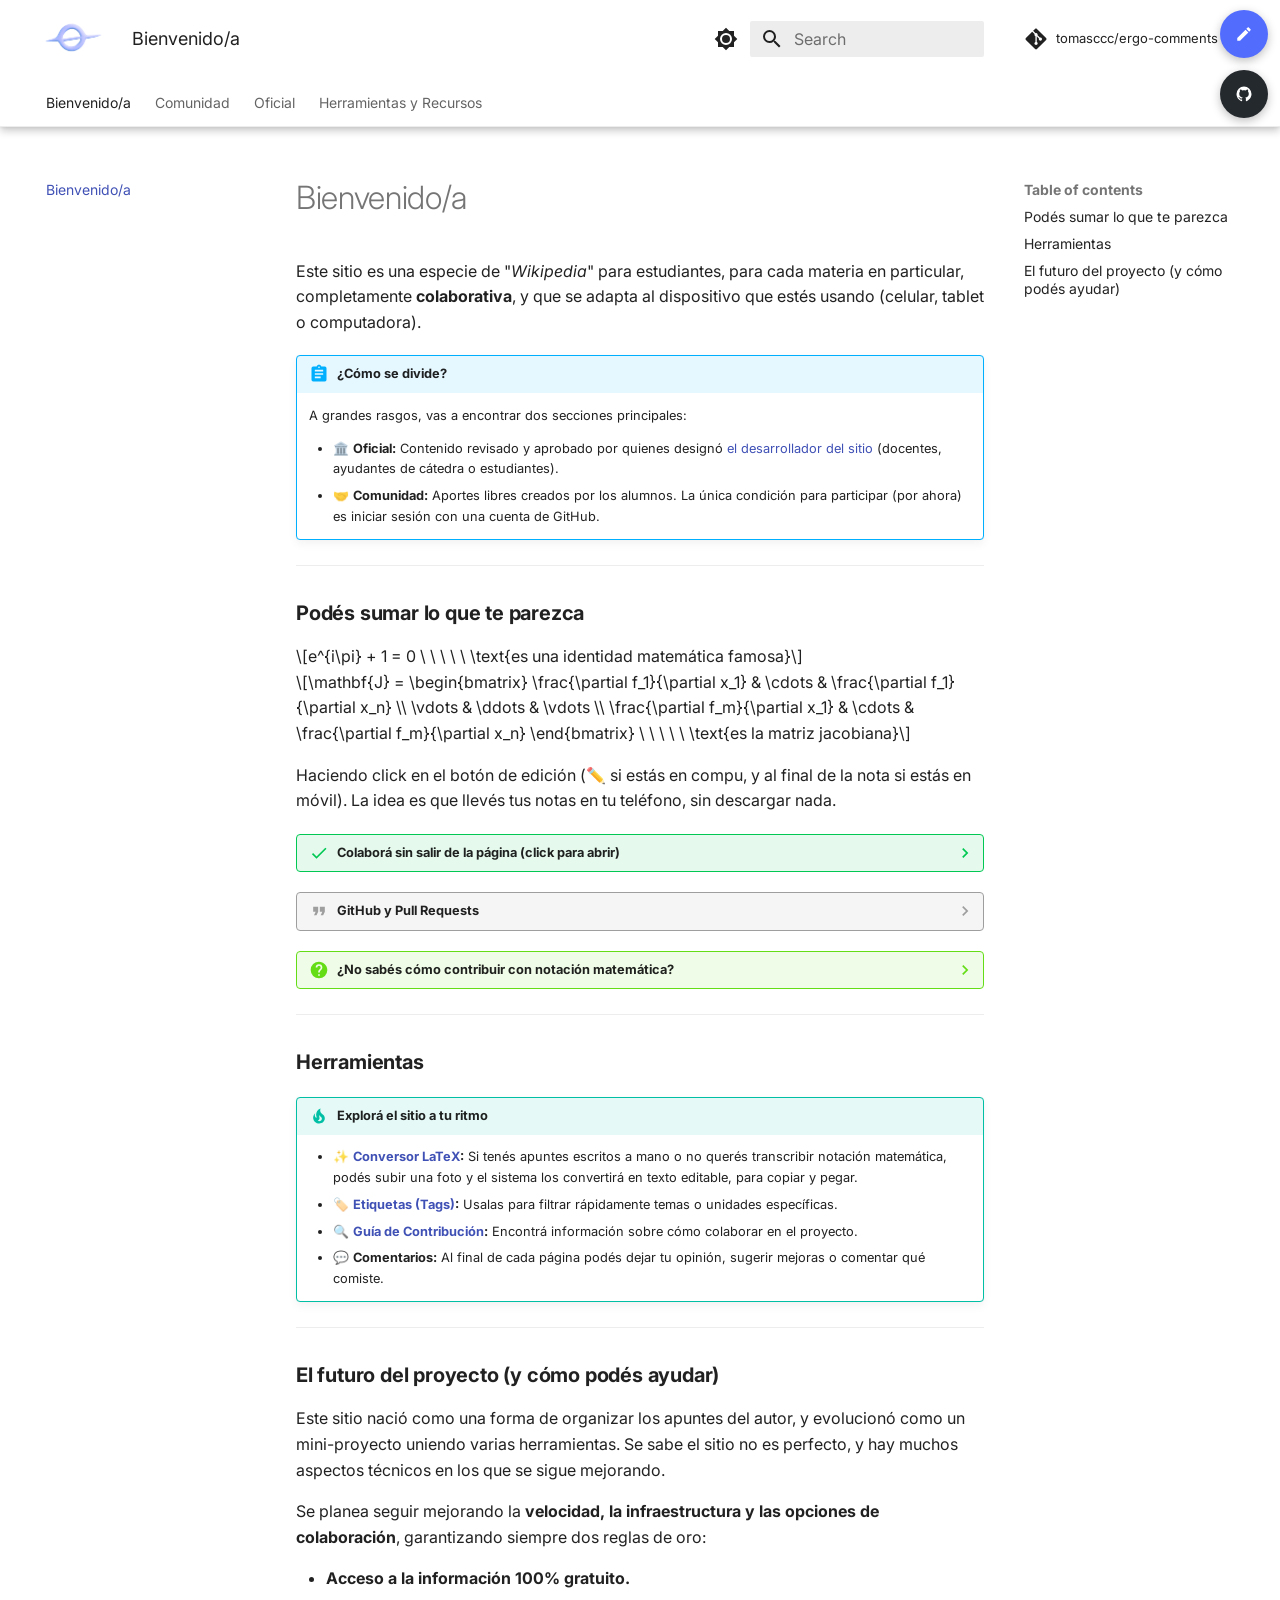
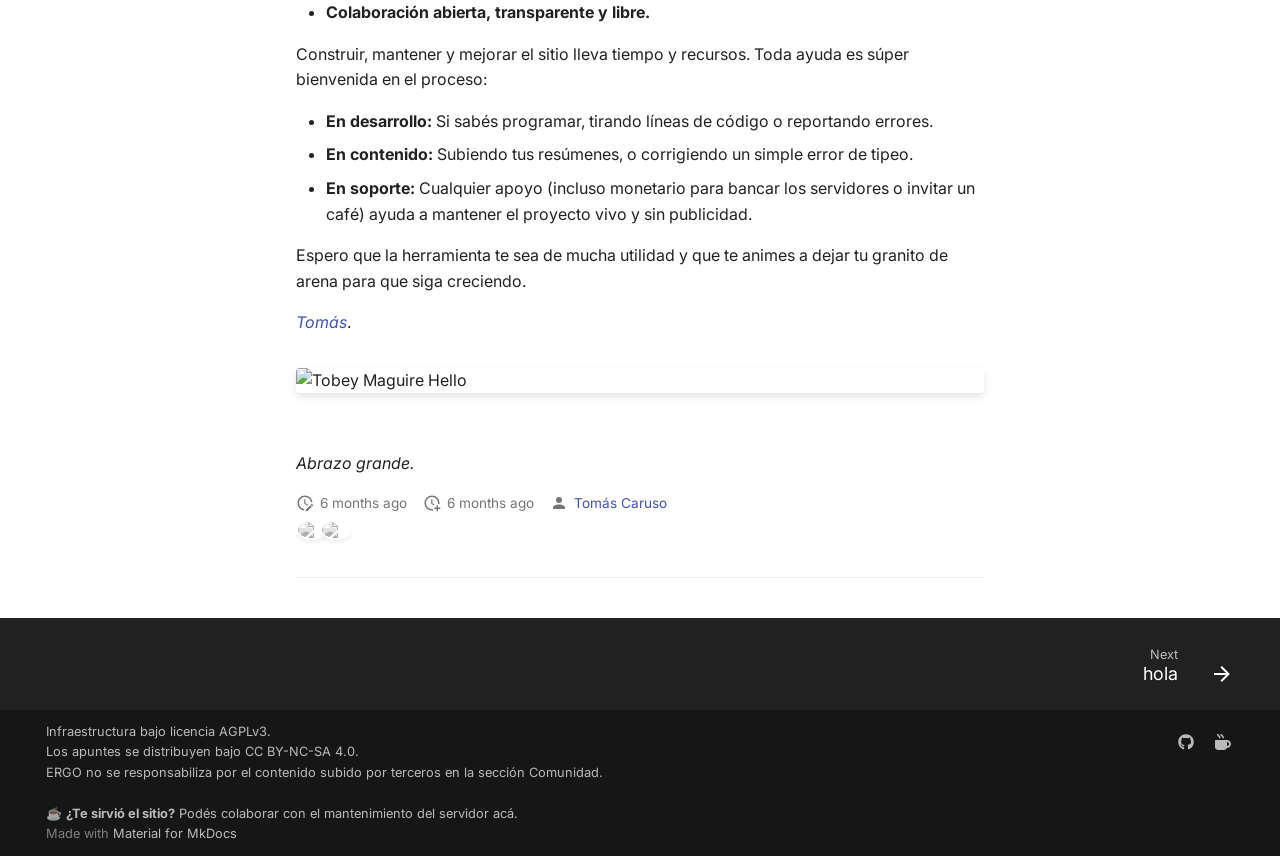
==== commit 6c7c0c4f: "Deployed 55325c0 with MkDocs version: 1.6.1" ====
--- a/index.html
+++ b/index.html
@@ -10,7 +10,7 @@
       
       
       
-        <link rel="canonical" href="https://tomasccc.github.io/ergo-template/">
+        <link rel="canonical" href="https://tomasccc.github.io/ergo-comments/">
       
       
       
@@ -25,7 +25,7 @@
     
     
       
-        <title>ERGO TEMPLATE</title>
+        <title>ERGO COMMENTS</title>
       
     
     
@@ -63,17 +63,17 @@
     
   
 <meta property="og:type" content="website" />
-<meta property="og:title" content="ERGO TEMPLATE" />
+<meta property="og:title" content="ERGO COMMENTS" />
 <meta property="og:description" content="Sitio estático para notas colaborativas" />
-<meta property="og:image" content="https://tomasccc.github.io/ergo-template/assets/images/social/index.png" />
+<meta property="og:image" content="https://tomasccc.github.io/ergo-comments/assets/images/social/index.png" />
 <meta property="og:image:type" content="image/png" />
 <meta property="og:image:width" content="1200" />
 <meta property="og:image:height" content="630" />
-<meta property="og:url" content="https://tomasccc.github.io/ergo-template/" />
+<meta property="og:url" content="https://tomasccc.github.io/ergo-comments/" />
 <meta property="twitter:card" content="summary_large_image" />
-<meta property="twitter:title" content="ERGO TEMPLATE" />
+<meta property="twitter:title" content="ERGO COMMENTS" />
 <meta property="twitter:description" content="Sitio estático para notas colaborativas" />
-<meta property="twitter:image" content="https://tomasccc.github.io/ergo-template/assets/images/social/index.png" />
+<meta property="twitter:image" content="https://tomasccc.github.io/ergo-comments/assets/images/social/index.png" />
 </head>
   
   
@@ -109,7 +109,7 @@
 
 <header class="md-header md-header--shadow md-header--lifted" data-md-component="header">
   <nav class="md-header__inner md-grid" aria-label="Header">
-    <a href="." title="ERGO TEMPLATE" class="md-header__button md-logo" aria-label="ERGO TEMPLATE" data-md-component="logo">
+    <a href="." title="ERGO COMMENTS" class="md-header__button md-logo" aria-label="ERGO COMMENTS" data-md-component="logo">
       
   <img src="assets/logo.png" alt="logo">
 
@@ -122,7 +122,7 @@
       <div class="md-header__ellipsis">
         <div class="md-header__topic">
           <span class="md-ellipsis">
-            ERGO TEMPLATE
+            ERGO COMMENTS
           </span>
         </div>
         <div class="md-header__topic" data-md-component="header-topic">
@@ -215,13 +215,13 @@
     
     
       <div class="md-header__source">
-        <a href="https://github.com/tomasccc/ergo-template" title="Go to repository" class="md-source" data-md-component="source">
+        <a href="https://github.com/tomasccc/ergo-comments" title="Go to repository" class="md-source" data-md-component="source">
   <div class="md-source__icon md-icon">
     
     <svg xmlns="http://www.w3.org/2000/svg" viewBox="0 0 448 512"><!--! Font Awesome Free 7.1.0 by @fontawesome - https://fontawesome.com License - https://fontawesome.com/license/free (Icons: CC BY 4.0, Fonts: SIL OFL 1.1, Code: MIT License) Copyright 2025 Fonticons, Inc.--><path d="M439.6 236.1 244 40.5c-5.4-5.5-12.8-8.5-20.4-8.5s-15 3-20.4 8.4L162.5 81l51.5 51.5c27.1-9.1 52.7 16.8 43.4 43.7l49.7 49.7c34.2-11.8 61.2 31 35.5 56.7-26.5 26.5-70.2-2.9-56-37.3L240.3 199v121.9c25.3 12.5 22.3 41.8 9.1 55-6.4 6.4-15.2 10.1-24.3 10.1s-17.8-3.6-24.3-10.1c-17.6-17.6-11.1-46.9 11.2-56v-123c-20.8-8.5-24.6-30.7-18.6-45L142.6 101 8.5 235.1C3 240.6 0 247.9 0 255.5s3 15 8.5 20.4l195.6 195.7c5.4 5.4 12.7 8.4 20.4 8.4s15-3 20.4-8.4l194.7-194.7c5.4-5.4 8.4-12.8 8.4-20.4s-3-15-8.4-20.4"/></svg>
   </div>
   <div class="md-source__repository">
-    tomasccc/ergo-template
+    tomasccc/ergo-comments
   </div>
 </a>
       </div>
@@ -349,22 +349,22 @@
 
 <nav class="md-nav md-nav--primary md-nav--lifted" aria-label="Navigation" data-md-level="0">
   <label class="md-nav__title" for="__drawer">
-    <a href="." title="ERGO TEMPLATE" class="md-nav__button md-logo" aria-label="ERGO TEMPLATE" data-md-component="logo">
+    <a href="." title="ERGO COMMENTS" class="md-nav__button md-logo" aria-label="ERGO COMMENTS" data-md-component="logo">
       
   <img src="assets/logo.png" alt="logo">
 
     </a>
-    ERGO TEMPLATE
+    ERGO COMMENTS
   </label>
   
     <div class="md-nav__source">
-      <a href="https://github.com/tomasccc/ergo-template" title="Go to repository" class="md-source" data-md-component="source">
+      <a href="https://github.com/tomasccc/ergo-comments" title="Go to repository" class="md-source" data-md-component="source">
   <div class="md-source__icon md-icon">
     
     <svg xmlns="http://www.w3.org/2000/svg" viewBox="0 0 448 512"><!--! Font Awesome Free 7.1.0 by @fontawesome - https://fontawesome.com License - https://fontawesome.com/license/free (Icons: CC BY 4.0, Fonts: SIL OFL 1.1, Code: MIT License) Copyright 2025 Fonticons, Inc.--><path d="M439.6 236.1 244 40.5c-5.4-5.5-12.8-8.5-20.4-8.5s-15 3-20.4 8.4L162.5 81l51.5 51.5c27.1-9.1 52.7 16.8 43.4 43.7l49.7 49.7c34.2-11.8 61.2 31 35.5 56.7-26.5 26.5-70.2-2.9-56-37.3L240.3 199v121.9c25.3 12.5 22.3 41.8 9.1 55-6.4 6.4-15.2 10.1-24.3 10.1s-17.8-3.6-24.3-10.1c-17.6-17.6-11.1-46.9 11.2-56v-123c-20.8-8.5-24.6-30.7-18.6-45L142.6 101 8.5 235.1C3 240.6 0 247.9 0 255.5s3 15 8.5 20.4l195.6 195.7c5.4 5.4 12.7 8.4 20.4 8.4s15-3 20.4-8.4l194.7-194.7c5.4-5.4 8.4-12.8 8.4-20.4s-3-15-8.4-20.4"/></svg>
   </div>
   <div class="md-source__repository">
-    tomasccc/ergo-template
+    tomasccc/ergo-comments
   </div>
 </a>
     </div>
@@ -977,7 +977,7 @@
     <span class="md-icon" title="Last update">
       <svg xmlns="http://www.w3.org/2000/svg" viewBox="0 0 24 24"><path d="M21 13.1c-.1 0-.3.1-.4.2l-1 1 2.1 2.1 1-1c.2-.2.2-.6 0-.8l-1.3-1.3c-.1-.1-.2-.2-.4-.2m-1.9 1.8-6.1 6V23h2.1l6.1-6.1zM12.5 7v5.2l4 2.4-1 1L11 13V7zM11 21.9c-5.1-.5-9-4.8-9-9.9C2 6.5 6.5 2 12 2c5.3 0 9.6 4.1 10 9.3-.3-.1-.6-.2-1-.2s-.7.1-1 .2C19.6 7.2 16.2 4 12 4c-4.4 0-8 3.6-8 8 0 4.1 3.1 7.5 7.1 7.9l-.1.2z"/></svg>
     </span>
-    <span class="git-revision-date-localized-plugin git-revision-date-localized-plugin-timeago" title="May 17, 2026 00:04:13 UTC"><span class="timeago" datetime="2026-05-17T00:04:13+00:00" locale="en"></span></span><span class="git-revision-date-localized-plugin git-revision-date-localized-plugin-iso_date" title="May 17, 2026 00:04:13 UTC">2026-05-17</span>
+    <span class="git-revision-date-localized-plugin git-revision-date-localized-plugin-timeago" title="May 17, 2026 00:24:02 UTC"><span class="timeago" datetime="2026-05-17T00:24:02+00:00" locale="en"></span></span><span class="git-revision-date-localized-plugin git-revision-date-localized-plugin-iso_date" title="May 17, 2026 00:24:02 UTC">2026-05-17</span>
   </span>
 
     
@@ -987,7 +987,7 @@
     <span class="md-icon" title="Created">
       <svg xmlns="http://www.w3.org/2000/svg" viewBox="0 0 24 24"><path d="M14.47 15.08 11 13V7h1.5v5.25l3.08 1.83c-.41.28-.79.62-1.11 1m-1.39 4.84c-.36.05-.71.08-1.08.08-4.42 0-8-3.58-8-8s3.58-8 8-8 8 3.58 8 8c0 .37-.03.72-.08 1.08.69.1 1.33.32 1.92.64.1-.56.16-1.13.16-1.72 0-5.5-4.5-10-10-10S2 6.5 2 12s4.47 10 10 10c.59 0 1.16-.06 1.72-.16-.32-.59-.54-1.23-.64-1.92M18 15v3h-3v2h3v3h2v-3h3v-2h-3v-3z"/></svg>
     </span>
-    <span class="git-revision-date-localized-plugin git-revision-date-localized-plugin-timeago" title="March 7, 2026 23:27:40 UTC"><span class="timeago" datetime="2026-03-07T23:27:40+00:00" locale="en"></span></span><span class="git-revision-date-localized-plugin git-revision-date-localized-plugin-iso_date" title="March 7, 2026 23:27:40 UTC">2026-03-07</span>
+    <span class="git-revision-date-localized-plugin git-revision-date-localized-plugin-timeago" title="May 17, 2026 00:24:02 UTC"><span class="timeago" datetime="2026-05-17T00:24:02+00:00" locale="en"></span></span><span class="git-revision-date-localized-plugin git-revision-date-localized-plugin-iso_date" title="May 17, 2026 00:24:02 UTC">2026-05-17</span>
   </span>
 
     
@@ -1002,7 +1002,7 @@
     </span>
     <nav>
       
-        <a href="mailto:405310@tecnicatura.frc.utn.edu.ar">405310-Caruso-Tomas</a>
+        <a href="mailto:143461944+tomasccc@users.noreply.github.com">Tomás Caruso</a>
     </nav>
   </span>
 
@@ -1023,6 +1023,11 @@
         <a href="https://github.com/tomasccc" class="md-author" title="@tomasccc">
           
           <img src="https://avatars.githubusercontent.com/u/143461944?v=4&size=72" alt="tomasccc">
+        </a>
+      
+        <a href="https://github.com/web-flow" class="md-author" title="@web-flow">
+          
+          <img src="https://avatars.githubusercontent.com/u/19864447?v=4&size=72" alt="web-flow">
         </a>
       
       
@@ -1050,7 +1055,7 @@
     </span>
   </a>
 
-  <a href="https://github.com/tomasccc/ergo-template/edit/main/docs/index.md" 
+  <a href="https://github.com/tomasccc/ergo-comments/edit/main/docs/index.md" 
      title="Editar en GitHub"
      class="famaf-btn-flotante github-btn"
      target="_blank"
@@ -1066,7 +1071,7 @@
     <svg xmlns="http://www.w3.org/2000/svg" viewBox="0 0 24 24"><path d="M20.71,7.04C21.1,6.65 21.1,6 20.71,5.63L18.37,3.29C18,2.9 17.35,2.9 16.96,3.29L15.12,5.12L18.87,8.87M3,17.25V21H6.75L17.81,9.93L14.06,6.18L3,17.25Z"/></svg>
     Editar con editor web (Decap CMS)
   </a>
-  <a href="https://github.com/tomasccc/ergo-template/edit/main/docs/index.md" class="famaf-btn-inline github-btn-inline" target="_blank" rel="noopener">
+  <a href="https://github.com/tomasccc/ergo-comments/edit/main/docs/index.md" class="famaf-btn-inline github-btn-inline" target="_blank" rel="noopener">
     <svg xmlns="http://www.w3.org/2000/svg" viewBox="0 0 24 24"><path d="M12,2A10,10 0 0,0 2,12C2,16.42 4.87,20.17 8.84,21.5C9.34,21.58 9.5,21.27 9.5,21C9.5,20.77 9.5,20.14 9.5,19.31C6.73,19.91 6.14,17.97 6.14,17.97C5.68,16.81 5.03,16.5 5.03,16.5C4.12,15.88 5.1,15.9 5.1,15.9C6.1,15.97 6.63,16.93 6.63,16.93C7.5,18.45 8.97,18 9.54,17.76C9.63,17.11 9.89,16.67 10.17,16.42C7.95,16.17 5.62,15.31 5.62,11.5C5.62,10.39 6,9.5 6.65,8.79C6.55,8.54 6.2,7.5 6.75,6.15C6.75,6.15 7.59,5.88 9.5,7.17C10.29,6.95 11.15,6.84 12,6.84C12.85,6.84 13.71,6.95 14.5,7.17C16.41,5.88 17.25,6.15 17.25,6.15C17.8,7.5 17.45,8.54 17.35,8.79C18,9.5 18.38,10.39 18.38,11.5C18.38,15.32 16.04,16.16 13.81,16.41C14.17,16.72 14.5,17.33 14.5,18.26C14.5,19.6 14.5,20.68 14.5,21C14.5,21.27 14.66,21.59 15.17,21.5C19.14,20.16 22,16.42 22,12A10,10 0 0,0 12,2Z"/></svg>
     Editar en GitHub
   </a>
